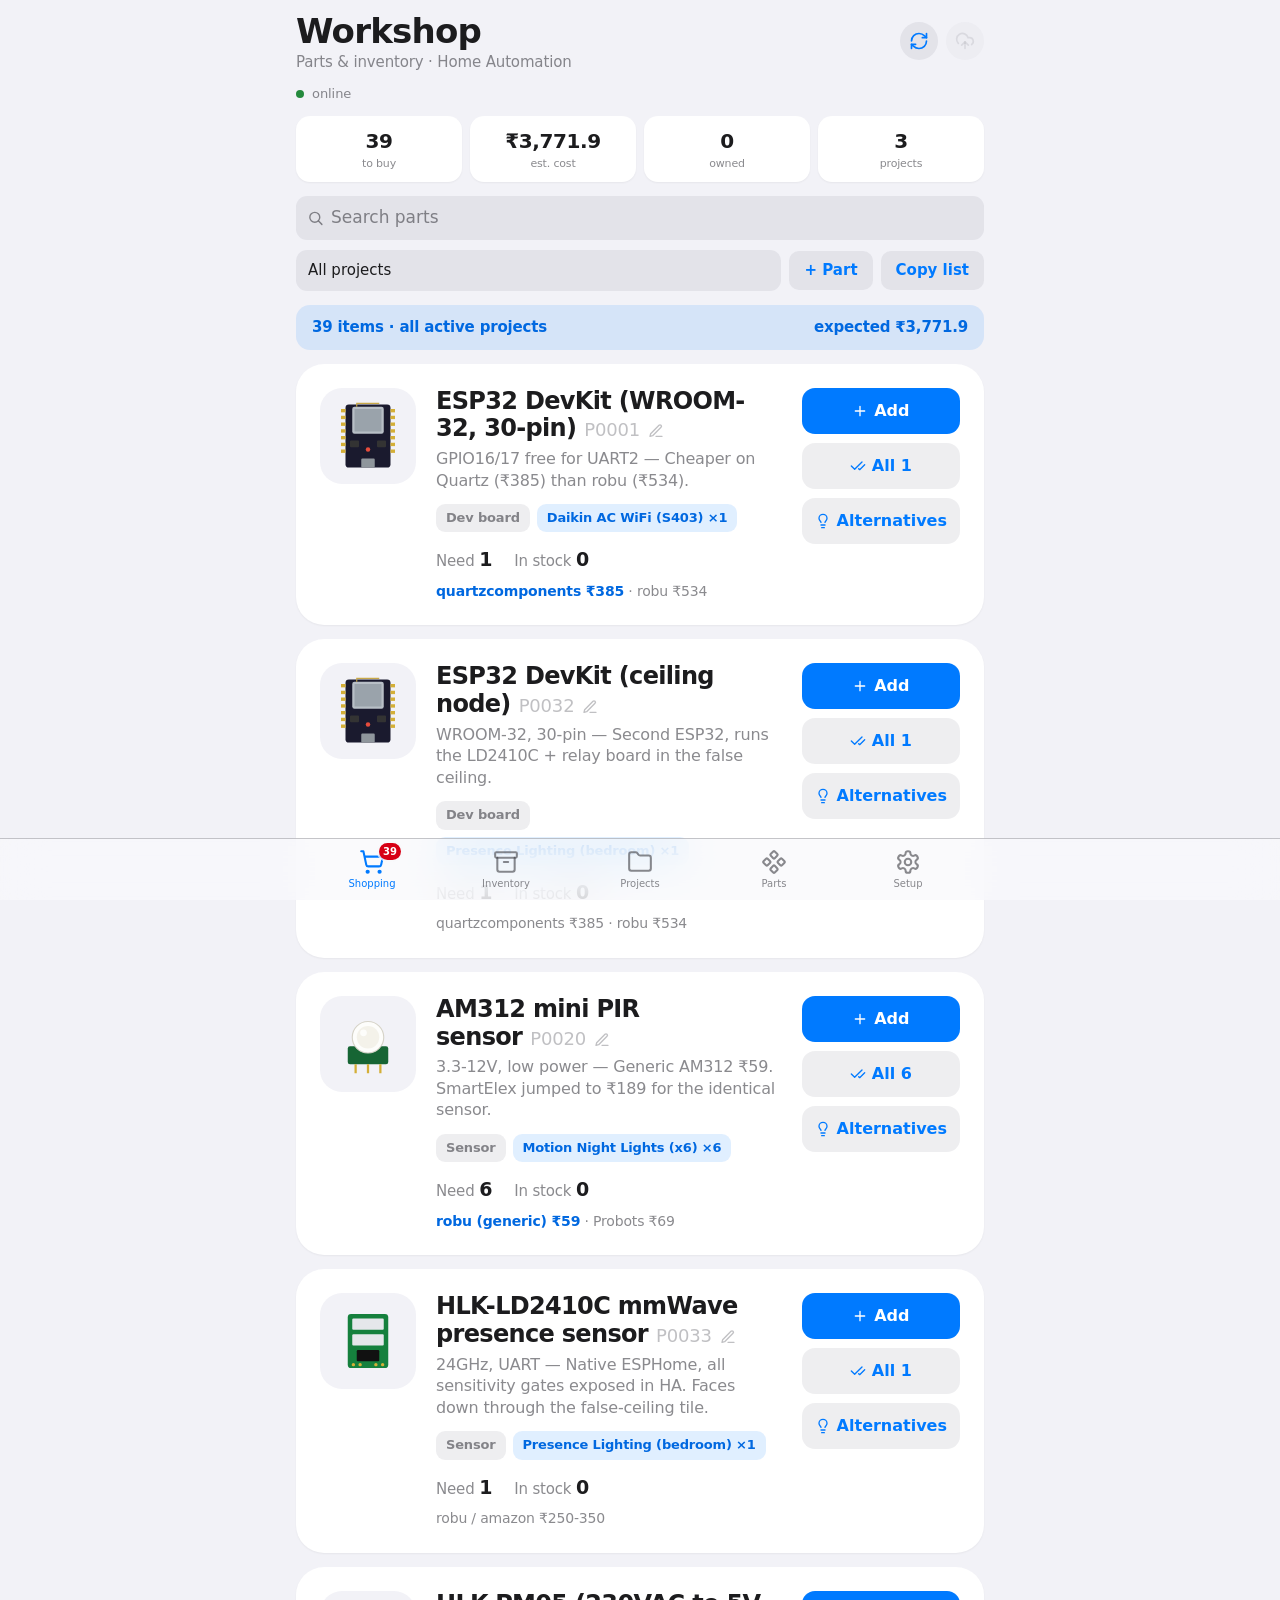
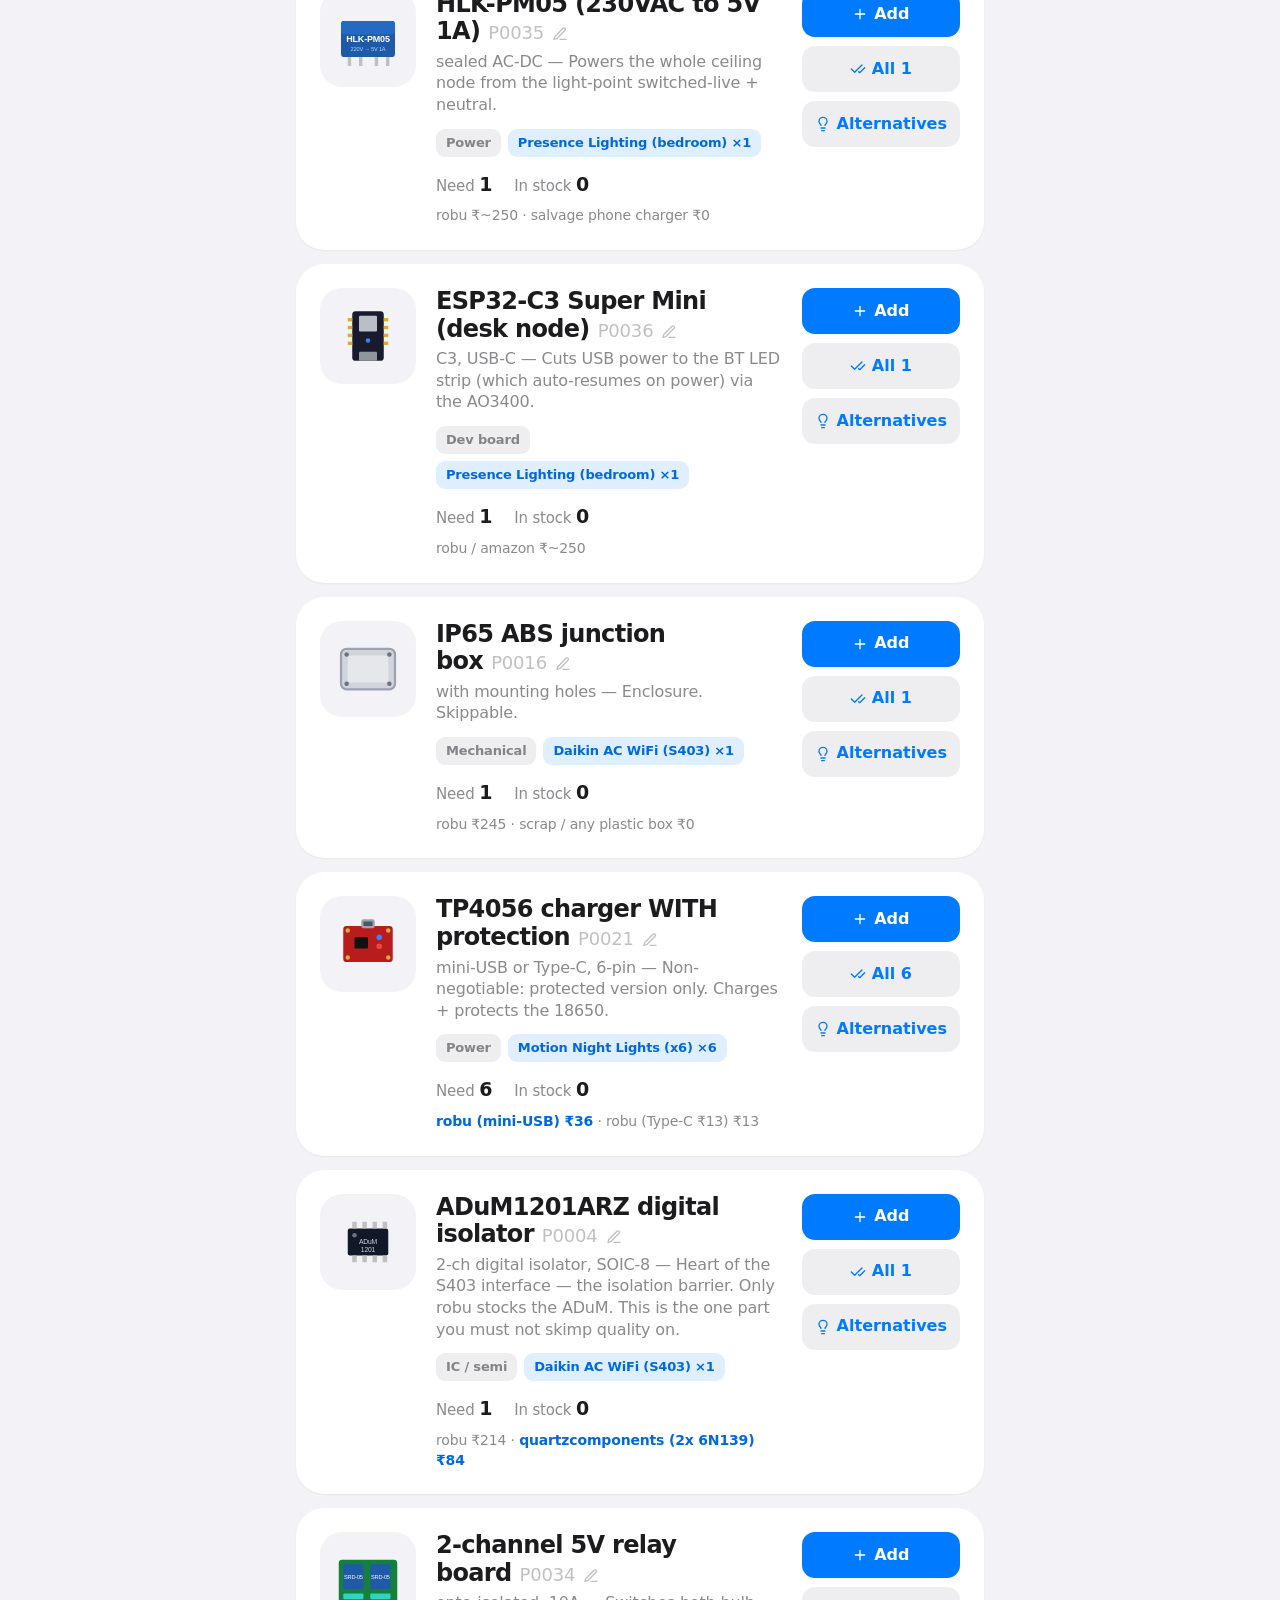
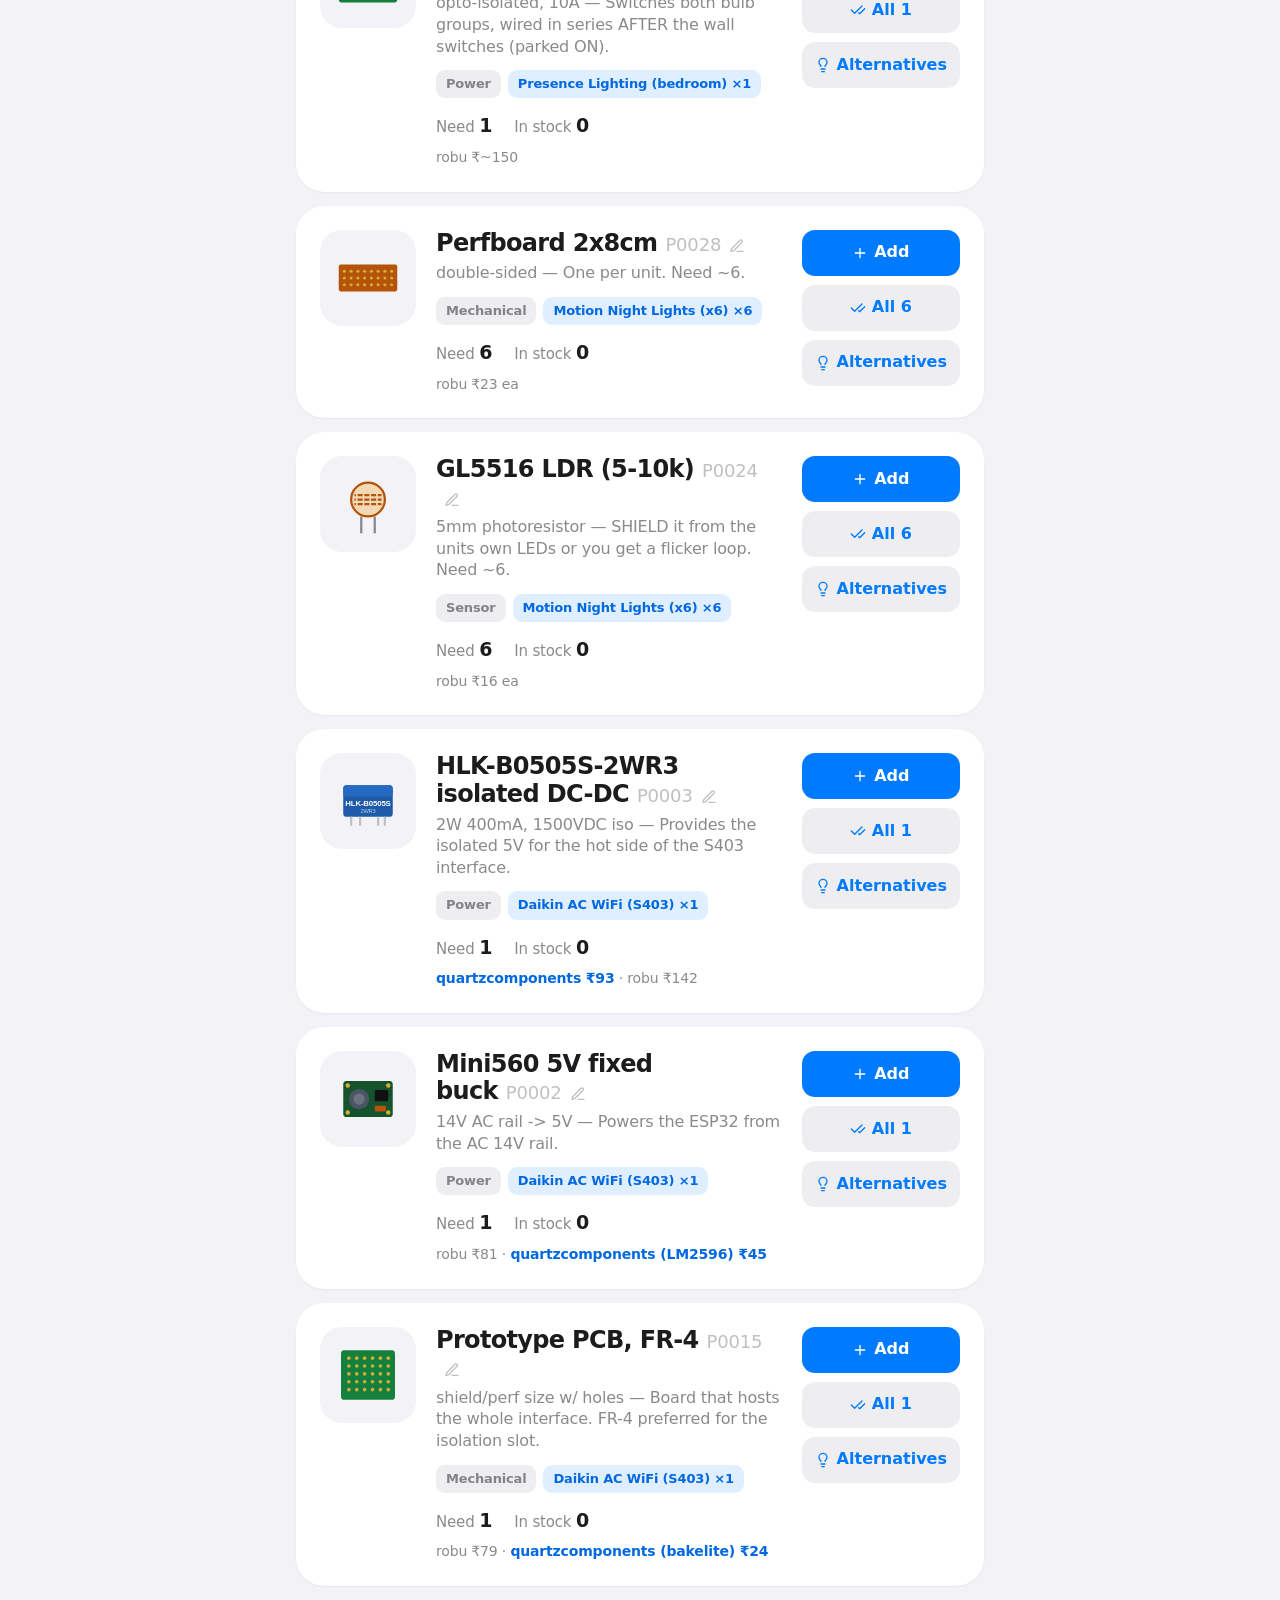
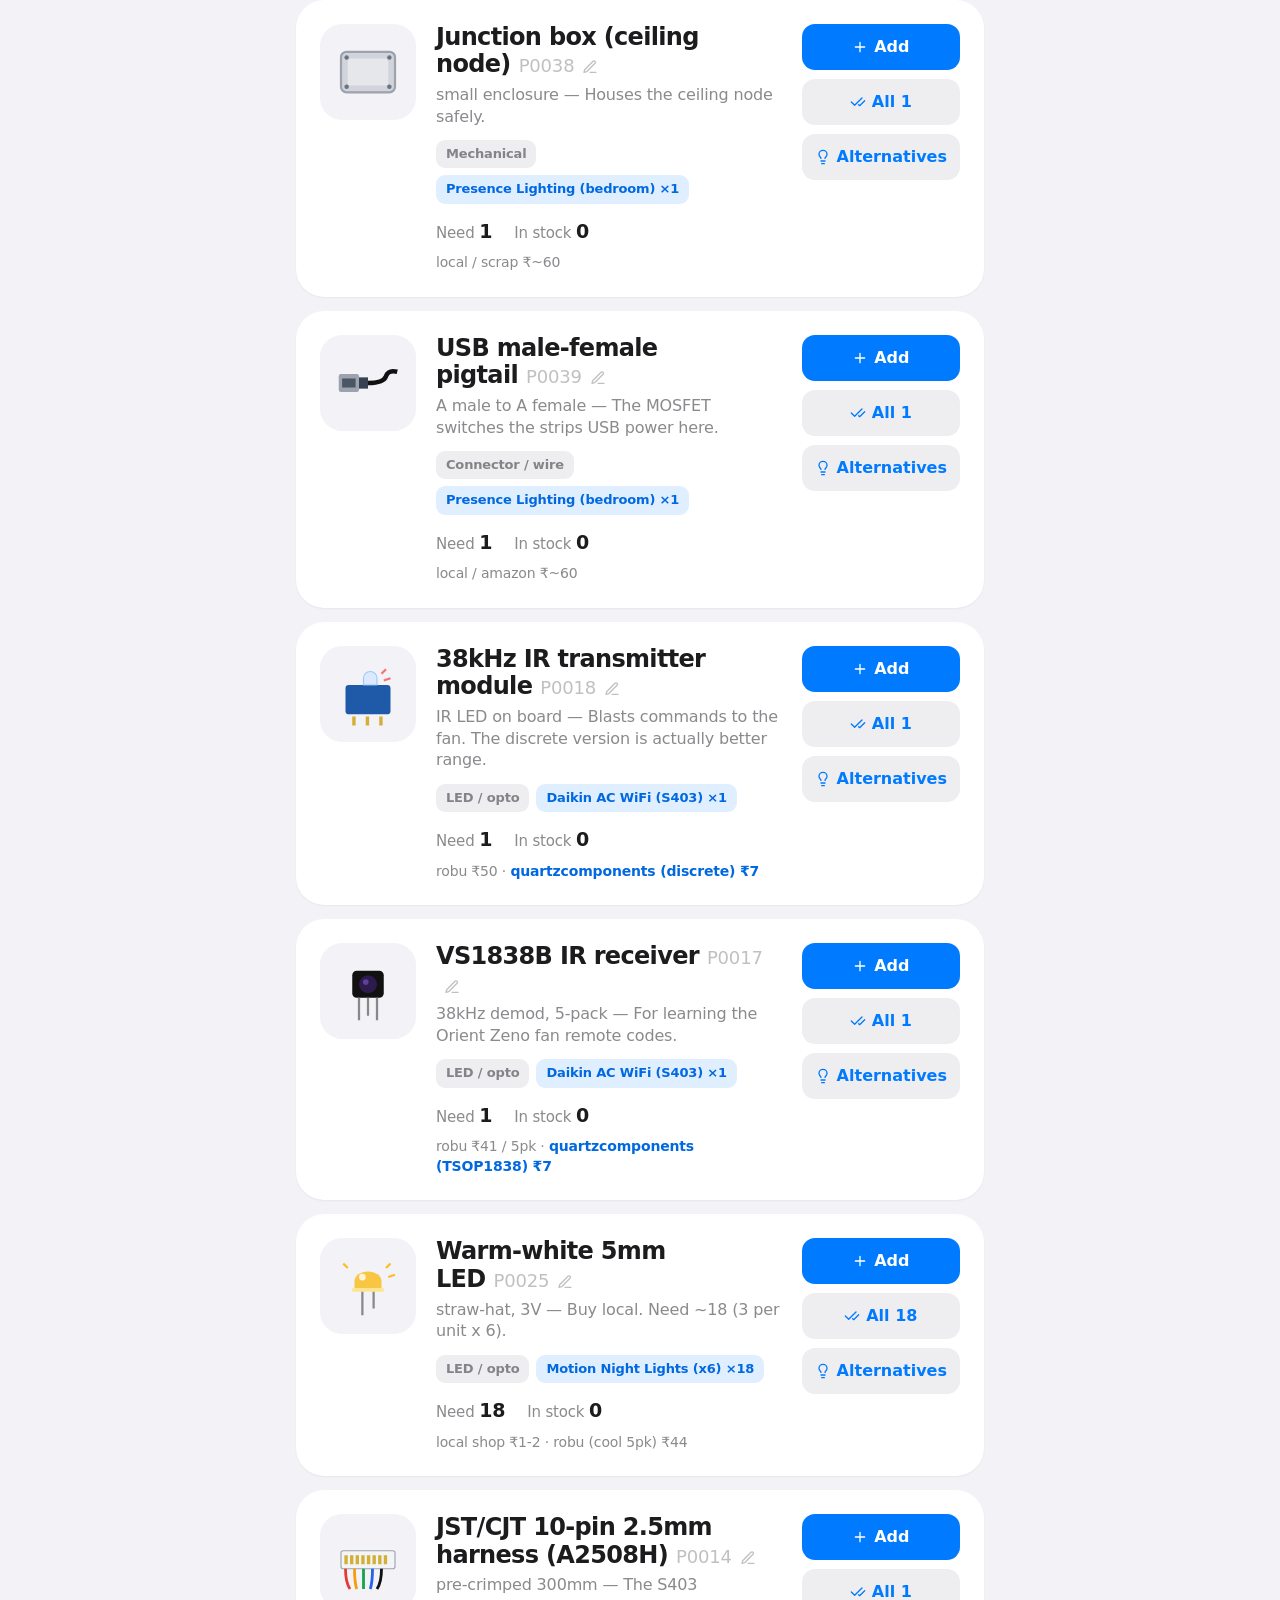
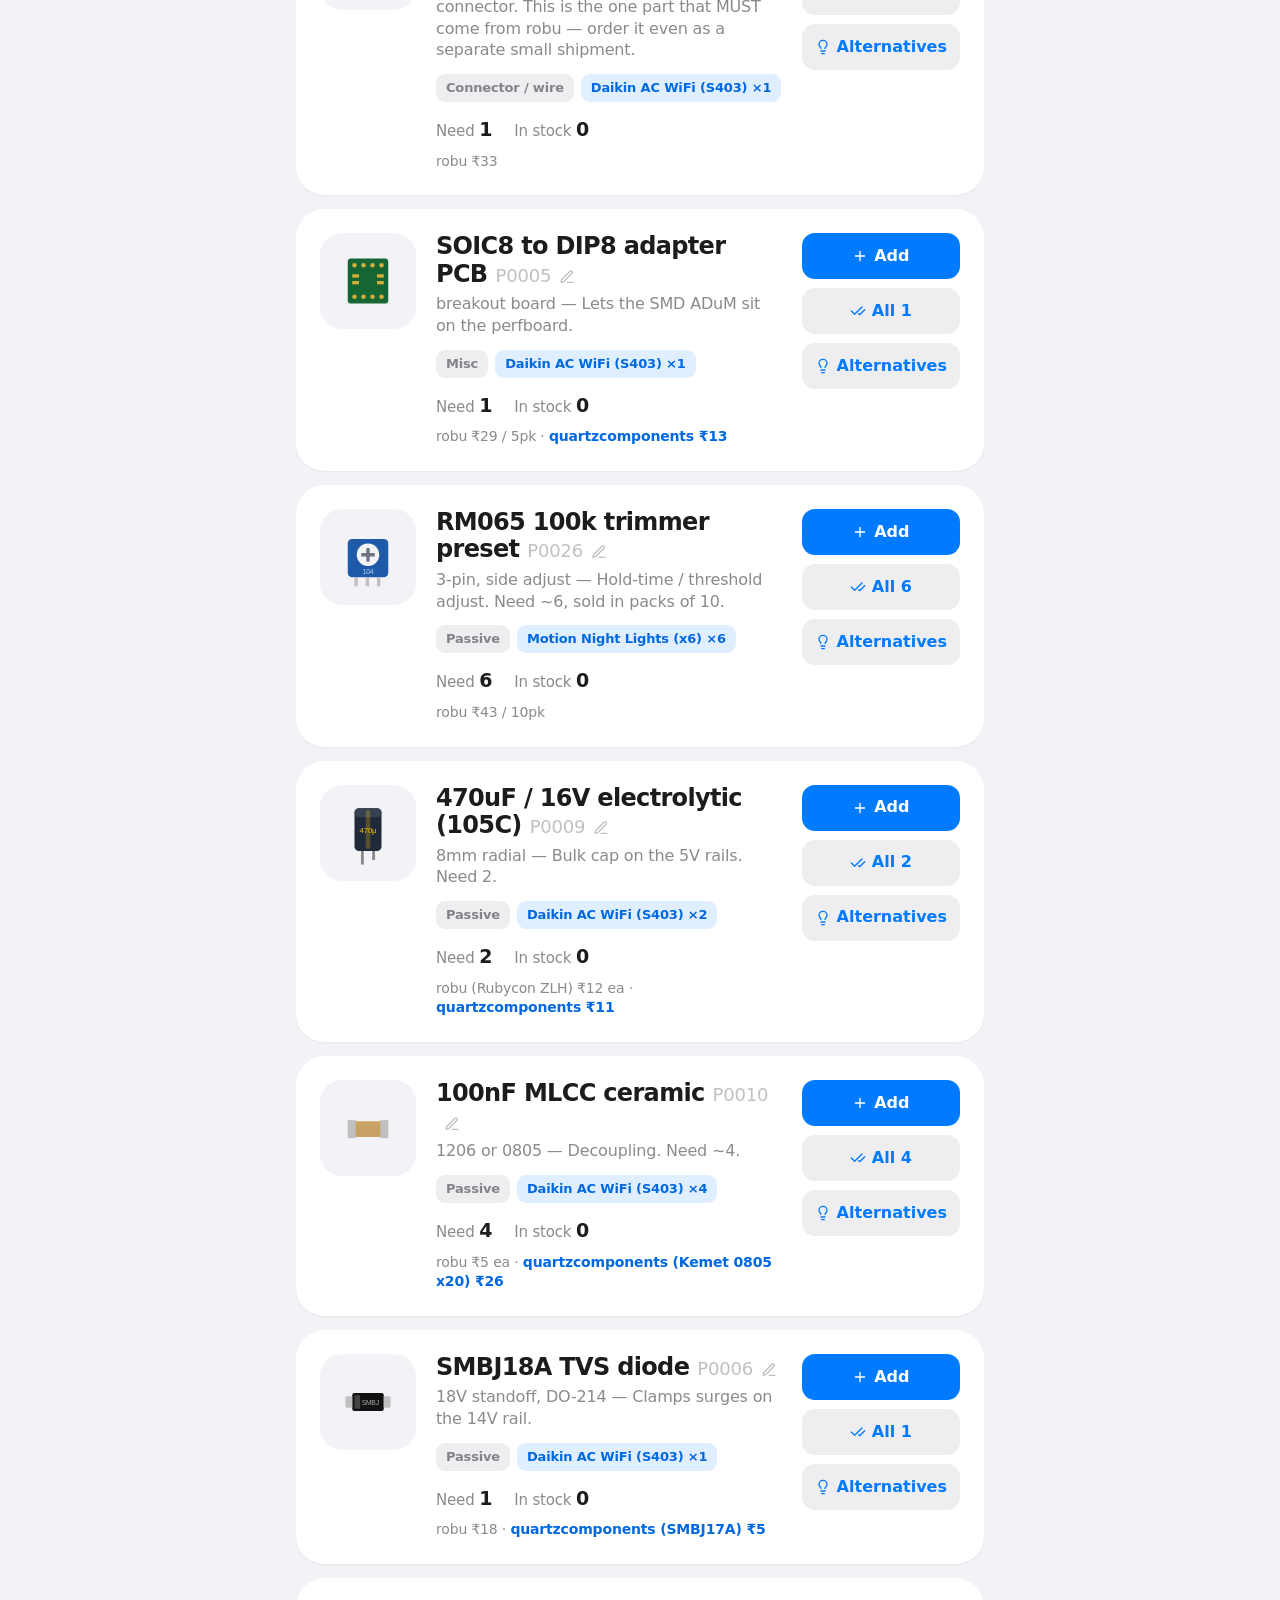
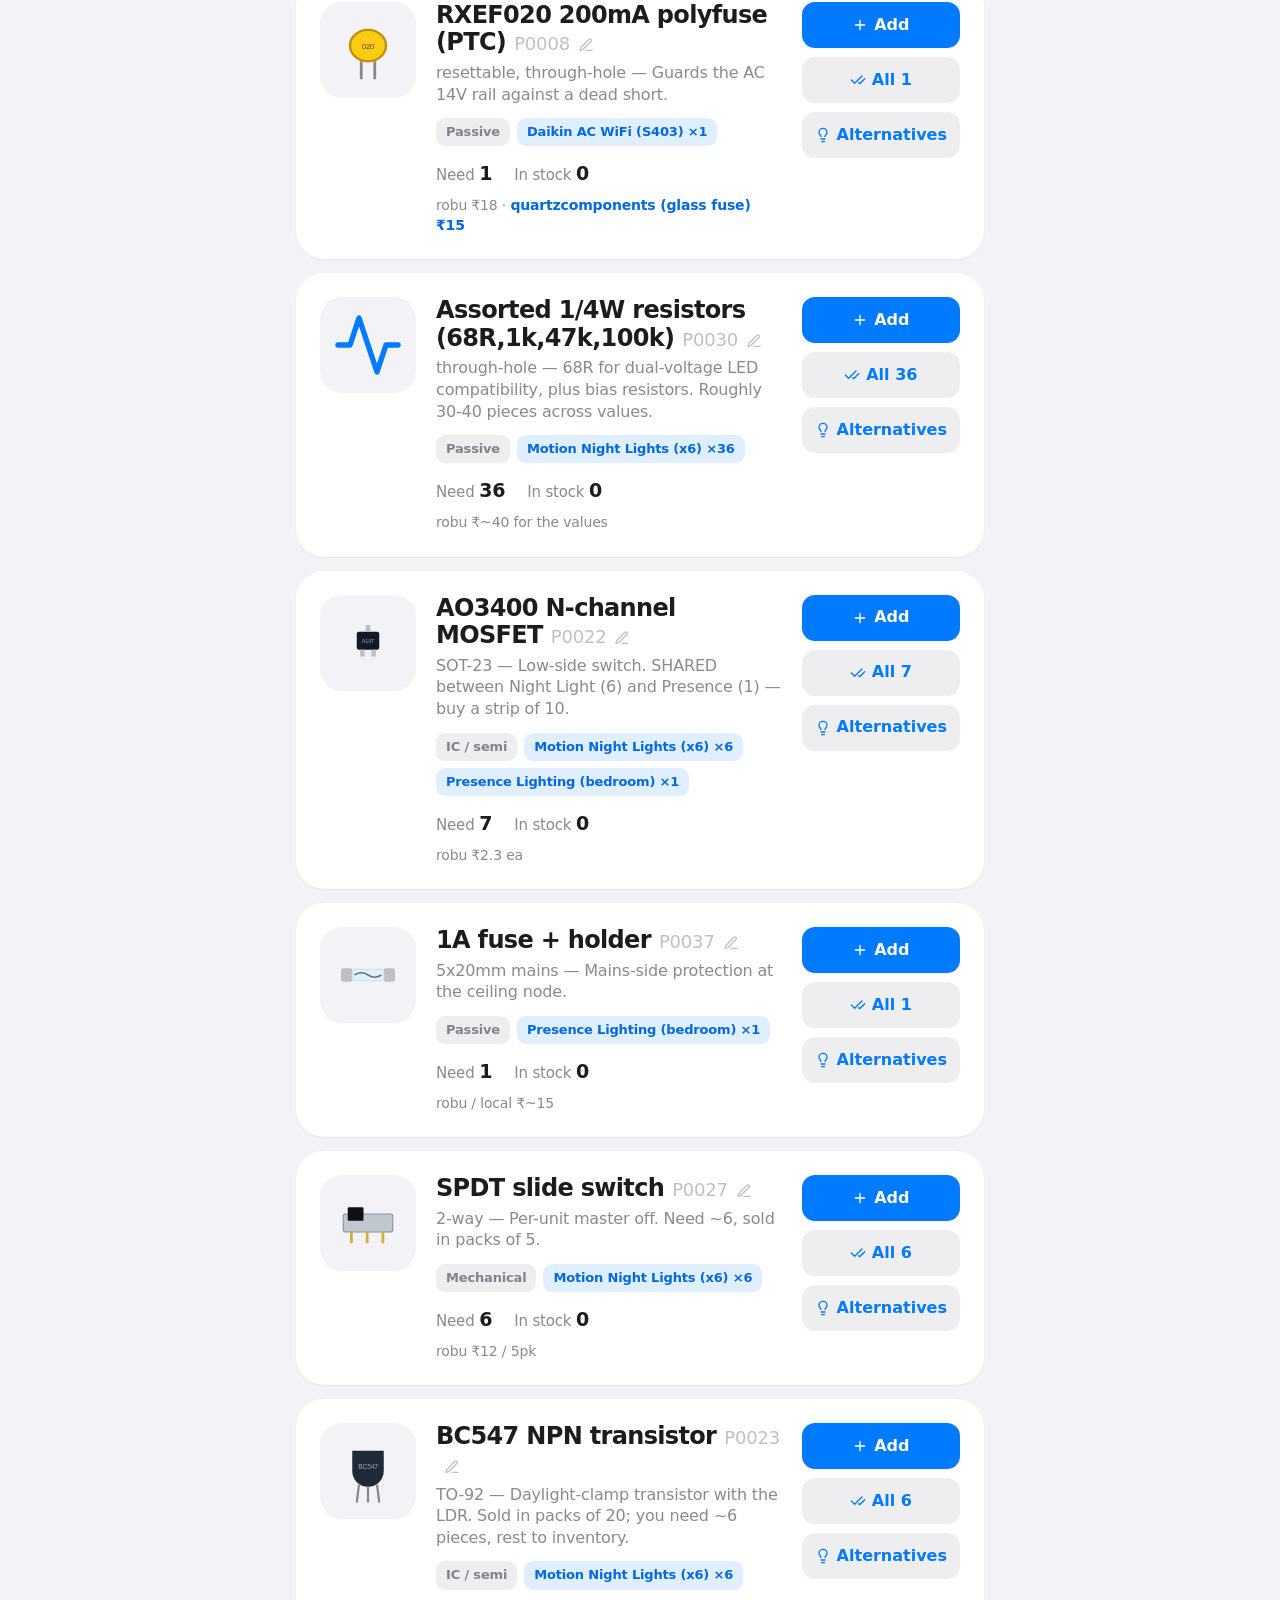
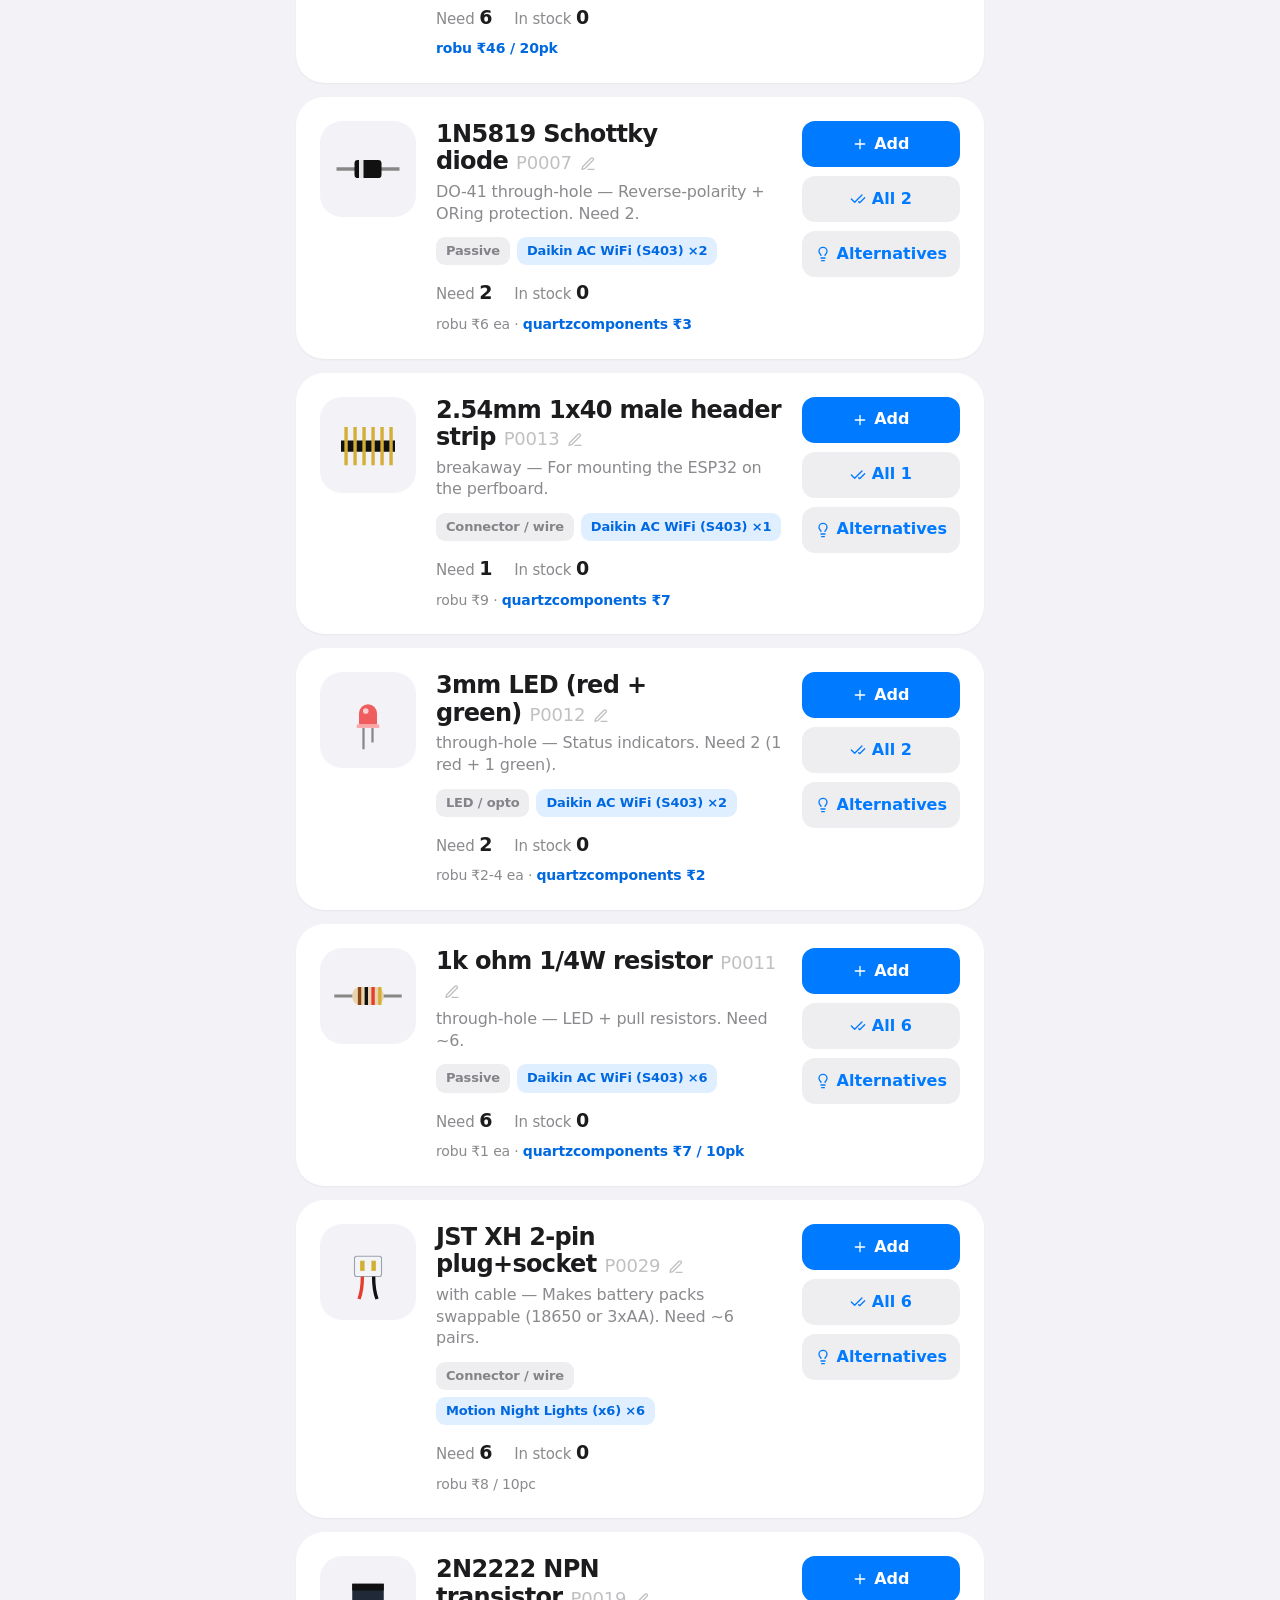
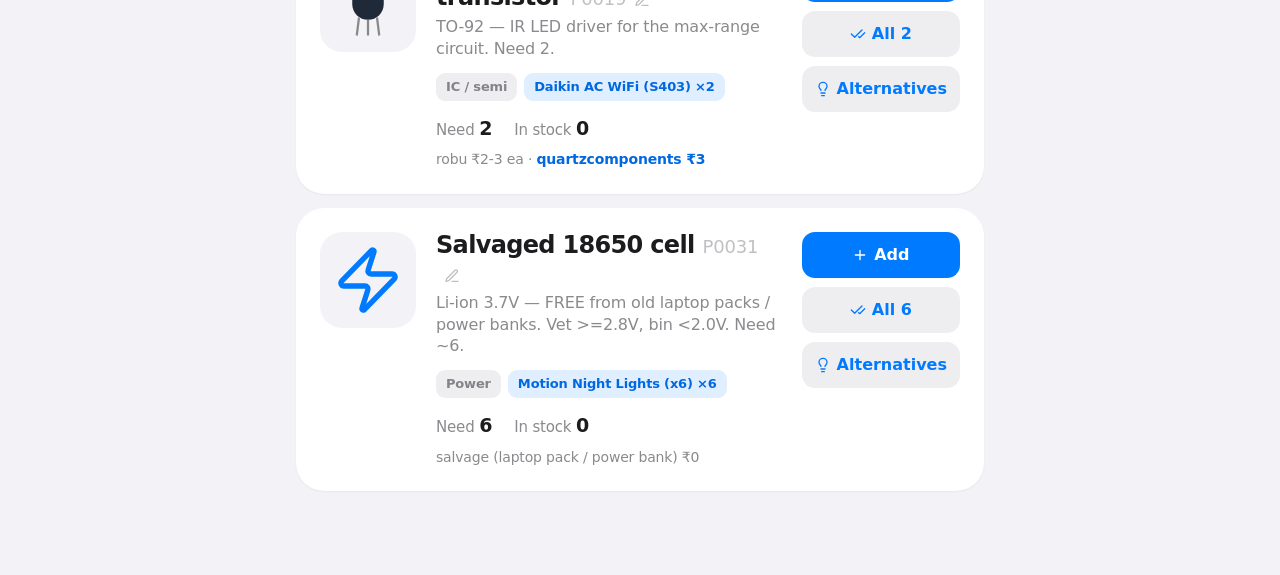
==== index.html @ aa65ca0f "Fix card jump on qty change, replace +/- with Add->stepper, drop redundant chip, fit-content button " ====
<!DOCTYPE html>
<html lang="en">
<head>
<meta charset="UTF-8">
<meta name="viewport" content="width=device-width, initial-scale=1, viewport-fit=cover">
<meta name="theme-color" content="#f2f2f7" media="(prefers-color-scheme: light)">
<meta name="theme-color" content="#000000" media="(prefers-color-scheme: dark)">
<meta name="apple-mobile-web-app-capable" content="yes">
<meta name="mobile-web-app-capable" content="yes">
<meta name="apple-mobile-web-app-status-bar-style" content="default">
<meta name="apple-mobile-web-app-title" content="Workshop">
<title>Workshop — Parts & Inventory</title>
<style>
/* ===== iOS / HIG design system ===== */
*{box-sizing:border-box;margin:0;padding:0;-webkit-tap-highlight-color:transparent}
:root{
 color-scheme:light dark;
 --font:-apple-system,BlinkMacSystemFont,"SF Pro Text","SF Pro Display","Segoe UI",Roboto,system-ui,sans-serif;
 --bg:#f2f2f7;--group:#fff;--card:#fff;--card2:#f2f2f7;
 --label:#1c1c1e;--label2:rgba(60,60,67,.6);--label3:rgba(60,60,67,.32);
 --sep:rgba(60,60,67,.16);--sep-strong:rgba(60,60,67,.28);
 --fill:rgba(118,118,128,.12);--fill2:rgba(118,118,128,.06);
 --tint:#007aff;--tint-ink:#0068e0;--tint-soft:rgba(0,122,255,.12);--on-tint:#fff;
 --red:#d70015;--orange:#c93400;--green:#248a3d;--blue:#0068e0;
 --orange-soft:rgba(201,52,0,.12);--green-soft:rgba(36,138,61,.12);
 --bar:rgba(249,249,251,.72);--shadow:0 1px 2px rgba(0,0,0,.05);
}
@media (prefers-color-scheme:dark){:root{
 --bg:#000;--group:#1c1c1e;--card:#1c1c1e;--card2:#2c2c2e;
 --label:#fff;--label2:rgba(235,235,245,.6);--label3:rgba(235,235,245,.3);
 --sep:rgba(84,84,88,.48);--sep-strong:rgba(84,84,88,.65);
 --fill:rgba(118,118,128,.24);--fill2:rgba(118,118,128,.16);
 --tint:#0a84ff;--tint-ink:#409cff;--tint-soft:rgba(10,132,255,.20);--on-tint:#fff;
 --red:#ff453a;--orange:#ff9f0a;--green:#30d158;--blue:#409cff;
 --orange-soft:rgba(255,159,10,.18);--green-soft:rgba(48,209,88,.18);
 --bar:rgba(30,30,32,.72);--shadow:0 1px 2px rgba(0,0,0,.4);
}}
html{-webkit-text-size-adjust:100%}
body{background:var(--bg);color:var(--label);font-family:var(--font);font-size:17px;line-height:1.4;letter-spacing:-.01em;
 -webkit-font-smoothing:antialiased;max-width:720px;margin:0 auto;padding:0;
 padding-bottom:calc(70px + env(safe-area-inset-bottom))}
.app{padding:calc(env(safe-area-inset-top)) 16px 0}
/* large-title header */
.topbar{display:flex;align-items:flex-start;justify-content:space-between;gap:10px;padding:14px 0 2px}
h1{font-size:34px;font-weight:700;letter-spacing:-.022em;line-height:1.04}
.sub{color:var(--label2);font-size:15px;margin-top:3px;letter-spacing:-.01em}
.navbtns{display:flex;gap:8px;align-items:center;padding-top:8px;flex:none}
.iconbtn{width:38px;height:38px;border-radius:50%;border:none;background:var(--fill);color:var(--tint);
 display:flex;align-items:center;justify-content:center;cursor:pointer;position:relative;transition:transform .12s,background .2s}
.iconbtn svg{width:20px;height:20px}
.iconbtn:active{background:var(--fill2);transform:scale(.9)}
.iconbtn:disabled{opacity:.35}
.iconbtn.cta{background:var(--tint);color:var(--on-tint)}
.iconbtn.cta:disabled{background:var(--fill);color:var(--label3)}
/* status line */
.statusline{display:flex;align-items:center;gap:8px;font-size:13px;color:var(--label2);margin:10px 0 2px;letter-spacing:-.005em}
.dot{width:8px;height:8px;border-radius:50%;display:inline-block;flex:none}
.dot.on{background:var(--green)}.dot.off{background:var(--red)}
.pill-dirty{margin-left:auto;background:var(--tint-soft);color:var(--tint-ink);border-radius:20px;padding:3px 11px;font-weight:600;font-size:12px}
/* stat tiles */
.stats{display:grid;grid-template-columns:repeat(4,1fr);gap:8px;margin:12px 0 4px}
.stat{background:var(--card);border-radius:14px;padding:11px 6px;text-align:center;box-shadow:var(--shadow)}
.stat b{display:block;font-size:20px;font-weight:700;letter-spacing:-.02em}
.stat span{font-size:11px;color:var(--label2);margin-top:1px;display:block;font-weight:500}
/* search + filter row */
.searchwrap{position:relative;margin:14px 0 10px}
.searchwrap .mag{position:absolute;left:11px;top:50%;transform:translateY(-50%);width:17px;height:17px;color:var(--label2);pointer-events:none}
#filter{width:100%;border:none;background:var(--fill);border-radius:11px;padding:10px 12px 10px 35px;font-size:17px;color:var(--label)}
#filter::placeholder{color:var(--label2)}#filter:focus{outline:none}
.filterrow{display:flex;gap:8px;align-items:center;margin-bottom:14px;flex-wrap:wrap}
select#projFilter{flex:1;min-width:130px;border:none;background:var(--fill);border-radius:11px;padding:10px 12px;font-size:15px;color:var(--label);-webkit-appearance:none;appearance:none}
input,select,textarea,button{font:inherit}
input,select,textarea{border:none;background:var(--fill);border-radius:10px;padding:11px 12px;color:var(--label);font-size:17px}
input:focus,select:focus,textarea:focus{outline:2px solid var(--tint)}
/* buttons */
.btn{border:none;background:var(--fill);color:var(--tint);border-radius:10px;padding:9px 15px;cursor:pointer;font-weight:600;font-size:15px;display:inline-flex;align-items:center;justify-content:center;gap:6px;transition:transform .12s,opacity .2s}
.ic{width:20px;height:20px;flex:none}
.btn .ic{width:16px;height:16px}
.btn:active{transform:scale(.96);opacity:.8}
.btn.primary{background:var(--tint);color:var(--on-tint)}
.btn.small{padding:6px 12px;font-size:13px;border-radius:9px}
.btn:disabled{opacity:.4}
/* responsive inventory cards */
.card{background:var(--card);border-radius:28px;padding:24px;margin-bottom:14px;display:grid;grid-template-columns:96px minmax(0,1fr) max-content;gap:20px;align-items:start;box-shadow:var(--shadow)}
.thumb{width:96px;height:96px;border-radius:22px;background:var(--card2);display:flex;align-items:center;justify-content:center;overflow:hidden}
.thumb svg{width:72px;height:72px}.thumb img{width:100%;height:100%;object-fit:cover}
.caticon{display:inline-block;vertical-align:-2px;margin-left:6px;opacity:.5}.caticon svg{width:16px;height:16px}
.body{min-width:0}.name{font-weight:700;font-size:24px;line-height:1.15;letter-spacing:-.028em}
.pid{color:var(--label3);font-weight:500;font-size:18px;margin-left:8px;letter-spacing:-.01em}
.desc{color:var(--label2);font-size:16px;margin:5px 0 13px;line-height:1.35}
.chips{display:flex;gap:7px;flex-wrap:wrap;margin-bottom:14px}.chip{background:var(--fill);border-radius:9px;padding:5px 10px;font-size:13px;color:var(--label2);font-weight:600}
.chip.proj{background:var(--tint-soft);color:var(--tint-ink)}.chip.buy{background:var(--orange-soft);color:var(--orange);font-weight:700}.chip.ok{background:var(--green-soft);color:var(--green);font-weight:700}
.qtyrow{display:flex;gap:22px;align-items:center;flex-wrap:wrap;font-size:15px;color:var(--label2)}.qtyrow b{font-size:19px;color:var(--label);font-weight:700}
.src{color:var(--label2);font-size:14px;margin-top:9px}.src a{color:var(--blue);text-decoration:none;font-weight:600}
.card-controls{display:flex;flex-direction:column;gap:9px}.card-controls .price{display:none}
.acts{display:flex;flex-direction:column;gap:9px;margin:0;width:max-content}.acts .btn{min-height:46px;justify-content:center;border-radius:13px;font-size:16px;white-space:nowrap}
.acts .btn.small{padding:10px 13px;font-size:16px}.acts .btn.primary{font-weight:700}
.qtystep{display:flex;align-items:stretch;background:var(--fill);border-radius:13px;overflow:hidden;height:46px}
.qs-btn{border:none;background:none;color:var(--tint);width:44px;flex:none;display:flex;align-items:center;justify-content:center;cursor:pointer}
.qs-btn svg{width:18px;height:18px}
.qs-input{border:none;background:none;text-align:center;width:100%;min-width:44px;font-size:16px;font-weight:700;color:var(--label);-moz-appearance:textfield}
.qs-input::-webkit-outer-spin-button,.qs-input::-webkit-inner-spin-button{-webkit-appearance:none;margin:0}
.edit-ic{border:none;background:none;color:var(--label3);cursor:pointer;display:inline-flex;vertical-align:-3px;margin-left:6px;padding:2px}
.edit-ic svg{width:16px;height:16px}
.ai-inline{display:none;margin-top:12px;background:var(--card2);border-radius:12px;padding:11px 13px;font-size:14px;line-height:1.5;color:var(--label)}.ai-inline.show{display:block}.ai-inline b{color:var(--tint-ink)}
@media (max-width:600px){.card{grid-template-columns:72px minmax(0,1fr);gap:13px;padding:16px;border-radius:22px}.thumb{width:72px;height:72px;border-radius:18px}.thumb svg{width:54px;height:54px}.name{font-size:19px;line-height:1.18}.pid{display:block;margin:2px 0 0;font-size:13px}.desc{font-size:14px;margin:5px 0 10px}.chips{margin-bottom:10px;gap:6px}.chip{font-size:12px;padding:4px 8px}.qtyrow{gap:14px;font-size:14px}.qtyrow b{font-size:17px}.src{font-size:13px;margin-top:7px}.card-controls{grid-column:1 / -1;flex-direction:row;align-items:stretch}
.acts{display:flex;flex-direction:row;flex:1;gap:8px;width:auto}
.acts .btn{width:auto;flex:none;min-height:44px;font-size:15px}
.acts .btn[data-act="add"]{flex:1}
.qtystep{flex:1;height:44px}
.acts .btn.small{padding:9px 10px;font-size:15px}
.acts .btn[data-act="alt"]{width:44px;flex:none;padding:0}
.acts .btn[data-act="alt"] .label{display:none}
.price{display:none}}
.section-total{background:var(--tint-soft);color:var(--tint-ink);border-radius:14px;padding:12px 16px;font-weight:600;font-size:15px;display:flex;justify-content:space-between;margin-bottom:14px;flex-wrap:wrap;gap:6px}
.ai-inline{display:none;margin-top:10px;background:var(--card2);border-radius:12px;padding:11px 13px;font-size:14px;line-height:1.5;color:var(--label)}
.ai-inline.show{display:block}
.ai-inline b{color:var(--tint-ink)}
/* project card */
.projcard{background:var(--card);border-radius:16px;padding:16px;margin-bottom:14px;box-shadow:var(--shadow)}
.projcard h3{font-size:20px;font-weight:700;letter-spacing:-.02em;display:flex;align-items:center;gap:10px;flex-wrap:wrap;justify-content:space-between}
.stsel{border:none;border-radius:20px;padding:5px 13px;font-size:13px;font-weight:600;-webkit-appearance:none;appearance:none;text-align:center;cursor:pointer}
.st-Idea{background:var(--fill);color:var(--label2)}.st-Planned{background:var(--tint-soft);color:var(--tint-ink)}
.st-InProgress{background:var(--orange-soft);color:var(--orange)}.st-Completed{background:var(--green-soft);color:var(--green)}
.st-Cancelled{background:var(--fill);color:var(--label3)}
.bar{height:8px;background:var(--fill);border-radius:4px;margin:12px 0;overflow:hidden}.bar i{display:block;height:100%;background:var(--tint);border-radius:4px;transition:width .4s}
.ptable{width:100%;border-collapse:collapse;font-size:13px;margin-top:12px}
.ptable th,.ptable td{border-bottom:.5px solid var(--sep);padding:8px 6px;text-align:left}
.ptable tr:last-child td{border-bottom:none}
.ptable th{color:var(--label2);font-weight:600;font-size:12px}
.ptable td.n{text-align:right;white-space:nowrap}
.safety{background:var(--orange-soft);border-radius:12px;padding:11px 14px;font-size:13px;margin-top:12px;color:var(--label)}
.safety li{margin-left:18px;margin-top:3px}
/* dialog = iOS sheet */
dialog{border:none;border-radius:20px;padding:0;max-width:440px;width:92vw;background:var(--group);color:var(--label);box-shadow:0 20px 60px rgba(0,0,0,.3)}
dialog::backdrop{background:rgba(0,0,0,.4);backdrop-filter:blur(3px);-webkit-backdrop-filter:blur(3px)}
.dlg{padding:20px}.dlg h3{margin-bottom:12px;font-size:20px;font-weight:700}
.dlg label{display:block;font-size:13px;font-weight:600;color:var(--label2);margin:12px 0 4px}
.dlg input,.dlg select,.dlg textarea{width:100%}
.dlg .row2{display:flex;gap:10px}.dlg .row2>div{flex:1}
.dlg .foot{display:flex;justify-content:space-between;align-items:center;margin-top:18px;gap:8px}
.dlg .note{font-size:12px;color:var(--label2);margin-top:8px;line-height:1.45}
.empty{text-align:center;color:var(--label2);padding:56px 20px;font-size:15px}
.spin{display:inline-block;width:15px;height:15px;border:2px solid currentColor;border-top-color:transparent;border-radius:50%;animation:sp .7s linear infinite;vertical-align:-2px}
@keyframes sp{to{transform:rotate(360deg)}}
.toast{position:fixed;bottom:calc(84px + env(safe-area-inset-bottom));left:50%;transform:translateX(-50%) translateY(10px);background:rgba(40,40,42,.92);color:#fff;padding:11px 20px;border-radius:22px;font-size:14px;font-weight:500;z-index:99;opacity:0;transition:opacity .3s,transform .3s;pointer-events:none;backdrop-filter:blur(20px);-webkit-backdrop-filter:blur(20px);max-width:88vw;text-align:center}
.toast.show{opacity:1;transform:translateX(-50%) translateY(0)}
/* iOS bottom tab bar */
.tabbar{position:fixed;left:0;right:0;bottom:0;z-index:50;display:flex;justify-content:center;gap:4px;
 padding:7px 8px calc(6px + env(safe-area-inset-bottom));
 background:var(--bar);backdrop-filter:saturate(180%) blur(22px);-webkit-backdrop-filter:saturate(180%) blur(22px);
 border-top:.5px solid var(--sep-strong)}
.tab{flex:1;max-width:130px;border:none;background:none;display:flex;flex-direction:column;align-items:center;gap:2px;
 padding:3px 0;color:var(--label2);font-size:10px;font-weight:500;cursor:pointer;position:relative;transition:color .15s}
.tab svg{width:26px;height:26px}
.tab.active{color:var(--tint)}
.tab:active{opacity:.6}
.tab .cnt{position:absolute;top:-3px;left:calc(50% + 7px);background:var(--red);color:#fff;border-radius:10px;
 min-width:17px;height:17px;padding:0 4px;font-size:10px;font-weight:700;display:flex;align-items:center;justify-content:center;box-shadow:0 0 0 2px var(--bar)}
.tab .cnt:empty{display:none}
#cInv,#cProj,#cAll{display:none}
/* thumbnail + category icon color */
.thumb{color:var(--tint)}.caticon{color:var(--label3)}
/* projects list cards */
.pcard{display:flex;align-items:center;gap:12px;width:100%;text-align:left;background:var(--card);border:none;border-radius:16px;padding:14px;margin-bottom:12px;box-shadow:var(--shadow);cursor:pointer;color:var(--label);font:inherit;transition:transform .12s}
.pcard:active{transform:scale(.985)}
.pcard-icon{width:44px;height:44px;border-radius:12px;background:var(--tint-soft);color:var(--tint);display:flex;align-items:center;justify-content:center;flex:none}
.pcard-icon .ic{width:22px;height:22px}
.pcard-icon.lg{width:56px;height:56px;border-radius:15px}.pcard-icon.lg .ic{width:28px;height:28px}
.pcard-body{flex:1;min-width:0}
.pcard-top{display:flex;align-items:center;gap:8px;justify-content:space-between}
.pcard-name{font-weight:600;font-size:16px;letter-spacing:-.015em}
.pcard-meta{color:var(--label2);font-size:13px;margin:2px 0 8px}
.pcard-foot{display:flex;justify-content:space-between;font-size:12px;color:var(--label2);margin-top:6px}
.pcard-chev{color:var(--label3);flex:none;display:flex}.pcard-chev .ic{width:20px;height:20px}
.stpill{border-radius:20px;padding:3px 11px;font-size:12px;font-weight:600;white-space:nowrap}
/* project detail page */
.backbtn{display:inline-flex;align-items:center;gap:1px;background:none;border:none;color:var(--tint);font-size:16px;font-weight:500;cursor:pointer;padding:6px 0;margin-bottom:4px}
.backbtn .ic{width:22px;height:22px}
.detail-hero{display:flex;align-items:center;gap:14px;margin:4px 0 8px}
.detail-title{font-size:24px;font-weight:700;letter-spacing:-.02em;line-height:1.1}
.detail-meta{color:var(--label2);font-size:14px;margin-top:4px}
.detail-status{display:flex;align-items:center;justify-content:space-between;background:var(--card);border-radius:14px;padding:12px 16px;box-shadow:var(--shadow);margin:12px 0}
.detail-status .lbl{font-weight:500}
.section{background:var(--card);border-radius:16px;padding:14px 16px;margin-bottom:12px;box-shadow:var(--shadow)}
.section-h{font-size:12px;font-weight:600;text-transform:uppercase;letter-spacing:.05em;color:var(--label2);margin-bottom:8px}
.section-p{font-size:15px;line-height:1.5;color:var(--label)}
.section.warn{background:var(--orange-soft)}.section.warn .section-h{color:var(--orange)}
.safety-list{margin:0;padding-left:18px}.safety-list li{margin:5px 0;font-size:14px;line-height:1.4;color:var(--label)}
.diagram{width:100%;height:auto;border-radius:10px;background:#fff;padding:10px;margin-top:2px;cursor:zoom-in}
/* fullscreen pinch-zoom diagram viewer */
.zoomer{position:fixed;inset:0;z-index:200;background:rgba(0,0,0,.94);display:none;touch-action:none;overflow:hidden;overscroll-behavior:contain}
.zoomer.open{display:block}
.zoomer img{position:absolute;left:0;top:0;transform-origin:0 0;max-width:none;background:#fff;border-radius:6px;
 user-select:none;-webkit-user-select:none;-webkit-user-drag:none;pointer-events:none}
.zoomer-close{position:absolute;top:calc(10px + env(safe-area-inset-top));right:12px;z-index:2;width:38px;height:38px;border-radius:50%;
 border:none;background:rgba(118,118,128,.35);color:#fff;display:flex;align-items:center;justify-content:center;cursor:pointer;backdrop-filter:blur(10px);-webkit-backdrop-filter:blur(10px)}
.zoomer-close svg{width:20px;height:20px}
.zoomer-hint{position:absolute;bottom:calc(16px + env(safe-area-inset-bottom));left:50%;transform:translateX(-50%);z-index:2;
 color:rgba(255,255,255,.65);font-size:12px;background:rgba(40,40,42,.7);padding:6px 14px;border-radius:16px;pointer-events:none;white-space:nowrap}
/* setup tab form */
.setform label{display:block;font-size:13px;font-weight:600;color:var(--label2);margin:12px 0 4px}
.setform input{width:100%}
.setform .note{font-size:12px;color:var(--label2);margin-top:8px;line-height:1.45}
.actions-sec{display:flex;flex-direction:column;gap:10px;background:none;box-shadow:none;padding:0;margin-top:4px}
.btn.block{display:flex;width:100%;justify-content:center;padding:13px;font-size:16px;border-radius:13px}
</style>
</head>
<body>
<div class="app">
<div class="topbar">
  <div>
    <h1>Workshop</h1>
    <div class="sub">Parts &amp; inventory · Home Automation</div>
  </div>
  <div class="navbtns">
    <button class="iconbtn" id="reloadBtn" title="Reload data" aria-label="Reload data"><svg class="ic" viewBox="0 0 24 24" fill="none" stroke="currentColor" stroke-width="2" stroke-linecap="round" stroke-linejoin="round"><path d="M3 12a9 9 0 0 1 9-9 9.75 9.75 0 0 1 6.74 2.74L21 8"/><path d="M21 3v5h-5"/><path d="M21 12a9 9 0 0 1-9 9 9.75 9.75 0 0 1-6.74-2.74L3 16"/><path d="M3 21v-5h5"/></svg></button>
    <button class="iconbtn cta" id="syncBtn" title="Sync to GitHub" aria-label="Sync to GitHub"><svg class="ic" viewBox="0 0 24 24" fill="none" stroke="currentColor" stroke-width="2" stroke-linecap="round" stroke-linejoin="round"><path d="M12 13v8"/><path d="M4 14.9A7 7 0 1 1 15.7 8h1.8a4.5 4.5 0 0 1 2.5 8.2"/><path d="m8 17 4-4 4 4"/></svg></button>
  </div>
</div>

<div class="statusline">
  <span class="dot off" id="netDot"></span><span id="netTxt">checking…</span>
  <span id="dirtyWrap" style="display:none"><span class="pill-dirty" id="dirtyTxt">unsaved changes</span></span>
</div>

<div class="stats">
  <div class="stat"><b id="stBuy">–</b><span>to buy</span></div>
  <div class="stat"><b id="stCost">–</b><span>est. cost</span></div>
  <div class="stat"><b id="stOwn">–</b><span>owned</span></div>
  <div class="stat"><b id="stProj">–</b><span>projects</span></div>
</div>

<div class="searchwrap">
  <svg class="mag" viewBox="0 0 24 24" fill="none" stroke="currentColor" stroke-width="2" stroke-linecap="round" stroke-linejoin="round"><circle cx="11" cy="11" r="7"/><path d="m21 21-4.3-4.3"/></svg>
  <input id="filter" placeholder="Search parts">
</div>
<div class="filterrow">
  <select id="projFilter"><option value="">All projects</option></select>
  <button class="btn" id="addPart">+ Part</button>
  <button class="btn" id="copyList" title="Copy shopping list as text">Copy list</button>
</div>

<div id="view"><div class="empty"><span class="spin"></span> Loading workshop data…</div></div>
</div>

<nav class="tabbar">
  <button class="tab active" data-tab="shop"><svg viewBox="0 0 24 24" fill="none" stroke="currentColor" stroke-width="1.9" stroke-linecap="round" stroke-linejoin="round"><circle cx="8" cy="21" r="1"/><circle cx="19" cy="21" r="1"/><path d="M2.05 2.05h2l2.66 12.42a2 2 0 0 0 2 1.58h9.78a2 2 0 0 0 1.95-1.57l1.65-7.43H5.12"/></svg><span>Shopping</span><span class="cnt" id="cShop"></span></button>
  <button class="tab" data-tab="inv"><svg viewBox="0 0 24 24" fill="none" stroke="currentColor" stroke-width="1.9" stroke-linecap="round" stroke-linejoin="round"><rect x="2" y="3" width="20" height="5" rx="1"/><path d="M4 8v11a2 2 0 0 0 2 2h12a2 2 0 0 0 2-2V8"/><path d="M10 12h4"/></svg><span>Inventory</span><span class="cnt" id="cInv"></span></button>
  <button class="tab" data-tab="proj"><svg viewBox="0 0 24 24" fill="none" stroke="currentColor" stroke-width="1.9" stroke-linecap="round" stroke-linejoin="round"><path d="M20 20a2 2 0 0 0 2-2V8a2 2 0 0 0-2-2h-7.9a2 2 0 0 1-1.69-.9L9.6 3.9A2 2 0 0 0 7.93 3H4a2 2 0 0 0-2 2v13a2 2 0 0 0 2 2Z"/></svg><span>Projects</span><span class="cnt" id="cProj"></span></button>
  <button class="tab" data-tab="all"><svg viewBox="0 0 24 24" fill="none" stroke="currentColor" stroke-width="1.9" stroke-linecap="round" stroke-linejoin="round"><path d="M15.536 11.293a1 1 0 0 0 0 1.414l2.376 2.377a1 1 0 0 0 1.414 0l2.377-2.377a1 1 0 0 0 0-1.414l-2.377-2.377a1 1 0 0 0-1.414 0z"/><path d="M2.297 11.293a1 1 0 0 0 0 1.414l2.377 2.377a1 1 0 0 0 1.414 0l2.377-2.377a1 1 0 0 0 0-1.414L6.088 8.916a1 1 0 0 0-1.414 0z"/><path d="M8.916 17.912a1 1 0 0 0 0 1.415l2.377 2.376a1 1 0 0 0 1.414 0l2.377-2.376a1 1 0 0 0 0-1.415l-2.377-2.376a1 1 0 0 0-1.414 0z"/><path d="M8.916 4.674a1 1 0 0 0 0 1.414l2.377 2.376a1 1 0 0 0 1.414 0l2.377-2.376a1 1 0 0 0 0-1.414l-2.377-2.377a1 1 0 0 0-1.414 0z"/></svg><span>Parts</span><span class="cnt" id="cAll"></span></button>
  <button class="tab" data-tab="setup"><svg viewBox="0 0 24 24" fill="none" stroke="currentColor" stroke-width="1.9" stroke-linecap="round" stroke-linejoin="round"><path d="M12.22 2h-.44a2 2 0 0 0-2 2v.18a2 2 0 0 1-1 1.73l-.43.25a2 2 0 0 1-2 0l-.15-.08a2 2 0 0 0-2.73.73l-.22.38a2 2 0 0 0 .73 2.73l.15.1a2 2 0 0 1 1 1.72v.51a2 2 0 0 1-1 1.74l-.15.09a2 2 0 0 0-.73 2.73l.22.38a2 2 0 0 0 2.73.73l.15-.08a2 2 0 0 1 2 0l.43.25a2 2 0 0 1 1 1.73V20a2 2 0 0 0 2 2h.44a2 2 0 0 0 2-2v-.18a2 2 0 0 1 1-1.73l.43-.25a2 2 0 0 1 2 0l.15.08a2 2 0 0 0 2.73-.73l.22-.39a2 2 0 0 0-.73-2.73l-.15-.08a2 2 0 0 1-1-1.74v-.5a2 2 0 0 1 1-1.74l.15-.09a2 2 0 0 0 .73-2.73l-.22-.38a2 2 0 0 0-2.73-.73l-.15.08a2 2 0 0 1-2 0l-.43-.25a2 2 0 0 1-1-1.73V4a2 2 0 0 0-2-2z"/><circle cx="12" cy="12" r="3"/></svg><span>Setup</span></button>
</nav>

<div class="zoomer" id="zoomer">
  <img id="zoomImg" alt="Circuit diagram — full screen">
  <button class="zoomer-close" id="zoomClose" aria-label="Close"><svg viewBox="0 0 24 24" fill="none" stroke="currentColor" stroke-width="2" stroke-linecap="round" stroke-linejoin="round"><path d="M18 6 6 18"/><path d="m6 6 12 12"/></svg></button>
  <div class="zoomer-hint">Pinch or scroll to zoom · drag to pan · double-tap to toggle</div>
</div>

<dialog id="dlg"><div class="dlg" id="dlgBody"></div></dialog>
<div class="toast" id="toast"></div>

<script>
const CAT={board:'Dev board',sensor:'Sensor',power:'Power',ic:'IC / semi',passive:'Passive',led:'LED / opto',connector:'Connector / wire',mech:'Mechanical',misc:'Misc'};
const STATUSES=['Idea','Planned','In Progress','Completed','Cancelled'];
const ACTIVE=['Planned','In Progress'];
/* Category icons — Lucide (open, MIT), monochrome via currentColor */
const _lu=p=>'<svg viewBox="0 0 24 24" fill="none" stroke="currentColor" stroke-width="1.8" stroke-linecap="round" stroke-linejoin="round">'+p+'</svg>';
const ICONS={
board:_lu('<rect x="3" y="3" width="18" height="18" rx="2"/><path d="M11 9h4a2 2 0 0 0 2-2V3"/><circle cx="9" cy="9" r="1.6"/><path d="M7 21v-4a2 2 0 0 1 2-2h4"/><circle cx="15" cy="15" r="1.6"/>'),
sensor:_lu('<path d="M12 20h.01"/><path d="M2 8.82a15 15 0 0 1 20 0"/><path d="M5 12.86a10 10 0 0 1 14 0"/><path d="M8.5 16.43a5 5 0 0 1 7 0"/>'),
power:_lu('<path d="M4 14a1 1 0 0 1-.78-1.63l9.9-10.2a.5.5 0 0 1 .86.46l-1.92 6.02A1 1 0 0 0 13 10h7a1 1 0 0 1 .78 1.63l-9.9 10.2a.5.5 0 0 1-.86-.46l1.92-6.02A1 1 0 0 0 11 14z"/>'),
ic:_lu('<rect x="4" y="4" width="16" height="16" rx="2"/><rect x="9" y="9" width="6" height="6"/><path d="M15 2v2M15 20v2M2 15h2M2 9h2M20 15h2M20 9h2M9 2v2M9 20v2"/>'),
passive:_lu('<path d="M22 12h-4l-3 9L9 3l-3 9H2"/>'),
led:_lu('<path d="M15 14c.2-1 .7-1.7 1.5-2.5 1-.9 1.5-2.2 1.5-3.5A6 6 0 0 0 6 8c0 1 .2 2.2 1.5 3.5.7.7 1.3 1.5 1.5 2.5"/><path d="M9 18h6"/><path d="M10 22h4"/>'),
connector:_lu('<path d="M12 22v-5"/><path d="M9 8V2"/><path d="M15 8V2"/><path d="M6 8h12v5a4 4 0 0 1-4 4h-4a4 4 0 0 1-4-4V8Z"/>'),
mech:_lu('<path d="M14.7 6.3a1 1 0 0 0 0 1.4l1.6 1.6a1 1 0 0 0 1.4 0l3.77-3.77a6 6 0 0 1-7.94 7.94l-6.91 6.91a2.12 2.12 0 0 1-3-3l6.91-6.91a6 6 0 0 1 7.94-7.94l-3.76 3.76z"/>'),
misc:_lu('<path d="M21 8a2 2 0 0 0-1-1.73l-7-4a2 2 0 0 0-2 0l-7 4A2 2 0 0 0 3 8v8a2 2 0 0 0 1 1.73l7 4a2 2 0 0 0 2 0l7-4A2 2 0 0 0 21 16Z"/><path d="m3.3 7 8.7 5 8.7-5"/><path d="M12 22V12"/>')};
/* Interface icons — Lucide */
const IC={
plus:'<path d="M5 12h14M12 5v14"/>',minus:'<path d="M5 12h14"/>',
checks:'<path d="M18 6 7 17l-5-5"/><path d="m22 10-7.5 7.5L13 16"/>',
bulb:'<path d="M15 14c.2-1 .7-1.7 1.5-2.5 1-.9 1.5-2.2 1.5-3.5A6 6 0 0 0 6 8c0 1 .2 2.2 1.5 3.5.7.7 1.3 1.5 1.5 2.5"/><path d="M9 18h6"/><path d="M10 22h4"/>',
pencil:'<path d="M12 20h9"/><path d="M16.5 3.5a2.12 2.12 0 0 1 3 3L7 19l-4 1 1-4Z"/>',
book:'<path d="M12 7v14"/><path d="M3 18a1 1 0 0 1-1-1V4a1 1 0 0 1 1-1h5a4 4 0 0 1 4 4 4 4 0 0 1 4-4h5a1 1 0 0 1 1 1v13a1 1 0 0 1-1 1h-6a3 3 0 0 0-3 3 3 3 0 0 0-3-3z"/>',
shop:'<path d="M6 2 3 6v14a2 2 0 0 0 2 2h14a2 2 0 0 0 2-2V6l-3-4Z"/><path d="M3 6h18"/><path d="M16 10a4 4 0 0 1-8 0"/>',
copy:'<rect x="8" y="8" width="14" height="14" rx="2"/><path d="M4 16a2 2 0 0 1-2-2V4a2 2 0 0 1 2-2h10a2 2 0 0 1 2 2"/>',
chevright:'<path d="m9 18 6-6-6-6"/>',chevleft:'<path d="m15 18-6-6 6-6"/>'};
const ic=n=>'<svg class="ic" viewBox="0 0 24 24" fill="none" stroke="currentColor" stroke-width="2" stroke-linecap="round" stroke-linejoin="round">'+IC[n]+'</svg>';
const PICS={
esp32:'<svg viewBox="0 0 64 64"><rect x="12" y="4" width="40" height="56" rx="3" fill="#1a1a2e"/><g fill="#d4af37"><rect x="8" y="8" width="4" height="3"/><rect x="8" y="14" width="4" height="3"/><rect x="8" y="20" width="4" height="3"/><rect x="8" y="26" width="4" height="3"/><rect x="8" y="32" width="4" height="3"/><rect x="8" y="38" width="4" height="3"/><rect x="8" y="44" width="4" height="3"/><rect x="52" y="8" width="4" height="3"/><rect x="52" y="14" width="4" height="3"/><rect x="52" y="20" width="4" height="3"/><rect x="52" y="26" width="4" height="3"/><rect x="52" y="32" width="4" height="3"/><rect x="52" y="38" width="4" height="3"/><rect x="52" y="44" width="4" height="3"/></g><rect x="18" y="6" width="28" height="24" rx="2" fill="#b8bfc6"/><rect x="20" y="8" width="24" height="20" fill="#9aa3ab"/><path d="M22 6 v-3 h20" stroke="#c8a848" fill="none"/><rect x="26" y="52" width="12" height="8" rx="1" fill="#8f969c"/><rect x="16" y="36" width="8" height="6" rx="1" fill="#333"/><rect x="40" y="36" width="8" height="6" rx="1" fill="#333"/><circle cx="32" cy="44" r="2" fill="#e74c3c"/></svg>',
mini560:'<svg viewBox="0 0 64 64"><rect x="10" y="16" width="44" height="32" rx="3" fill="#14532d"/><circle cx="24" cy="32" r="9" fill="#4b5563"/><circle cx="24" cy="32" r="5" fill="#6b7280"/><rect x="38" y="24" width="12" height="10" rx="1" fill="#111"/><rect x="38" y="38" width="10" height="5" rx="1" fill="#b45309"/><g fill="#d4af37"><circle cx="14" cy="20" r="2"/><circle cx="50" cy="20" r="2"/><circle cx="14" cy="44" r="2"/><circle cx="50" cy="44" r="2"/></g></svg>',
b0505s:'<svg viewBox="0 0 64 64"><rect x="10" y="18" width="44" height="28" rx="3" fill="#1e5aa8"/><rect x="10" y="18" width="44" height="10" rx="3" fill="#2469c2"/><text x="32" y="36" font-size="7" text-anchor="middle" fill="#fff" font-family="sans-serif" font-weight="bold">HLK-B0505S</text><text x="32" y="43" font-size="5" text-anchor="middle" fill="#bcd6f2" font-family="sans-serif">2WR3</text><g fill="#c0c0c0"><rect x="16" y="46" width="2" height="8"/><rect x="24" y="46" width="2" height="8"/><rect x="40" y="46" width="2" height="8"/><rect x="46" y="46" width="2" height="8"/></g></svg>',
adum:'<svg viewBox="0 0 64 64"><rect x="14" y="20" width="36" height="24" rx="2" fill="#111827"/><circle cx="20" cy="26" r="2" fill="#6b7280"/><text x="32" y="34" font-size="6" text-anchor="middle" fill="#d1d5db" font-family="sans-serif">ADuM</text><text x="32" y="41" font-size="6" text-anchor="middle" fill="#d1d5db" font-family="sans-serif">1201</text><g fill="#c0c0c0"><rect x="18" y="14" width="4" height="6"/><rect x="27" y="14" width="4" height="6"/><rect x="36" y="14" width="4" height="6"/><rect x="45" y="14" width="4" height="6"/><rect x="18" y="44" width="4" height="6"/><rect x="27" y="44" width="4" height="6"/><rect x="36" y="44" width="4" height="6"/><rect x="45" y="44" width="4" height="6"/></g></svg>',
sop8:'<svg viewBox="0 0 64 64"><rect x="14" y="12" width="36" height="40" rx="3" fill="#166534"/><g fill="#d4af37"><circle cx="20" cy="18" r="2"/><circle cx="28" cy="18" r="2"/><circle cx="36" cy="18" r="2"/><circle cx="44" cy="18" r="2"/><circle cx="20" cy="46" r="2"/><circle cx="28" cy="46" r="2"/><circle cx="36" cy="46" r="2"/><circle cx="44" cy="46" r="2"/><rect x="18" y="26" width="6" height="3"/><rect x="18" y="32" width="6" height="3"/><rect x="40" y="26" width="6" height="3"/><rect x="40" y="32" width="6" height="3"/></g></svg>',
tvs:'<svg viewBox="0 0 64 64"><rect x="18" y="24" width="28" height="16" rx="2" fill="#111"/><rect x="12" y="27" width="6" height="10" fill="#c0c0c0"/><rect x="46" y="27" width="6" height="10" fill="#c0c0c0"/><rect x="20" y="26" width="5" height="12" fill="#444"/><text x="34" y="35" font-size="6" text-anchor="middle" fill="#aaa" font-family="sans-serif">SMBJ</text></svg>',
schottky:'<svg viewBox="0 0 64 64"><line x1="4" y1="32" x2="60" y2="32" stroke="#888" stroke-width="3"/><rect x="20" y="24" width="24" height="16" rx="3" fill="#111"/><rect x="24" y="24" width="4" height="16" fill="#e5e7eb"/></svg>',
polyfuse:'<svg viewBox="0 0 64 64"><ellipse cx="32" cy="28" rx="16" ry="14" fill="#facc15" stroke="#ca8a04" stroke-width="2"/><text x="32" y="31" font-size="7" text-anchor="middle" fill="#713f12" font-family="sans-serif">020</text><line x1="26" y1="42" x2="26" y2="58" stroke="#888" stroke-width="2.5"/><line x1="38" y1="42" x2="38" y2="58" stroke="#888" stroke-width="2.5"/></svg>',
cap470:'<svg viewBox="0 0 64 64"><rect x="20" y="10" width="24" height="38" rx="4" fill="#1f2937"/><rect x="20" y="10" width="24" height="8" rx="4" fill="#374151"/><rect x="30" y="12" width="4" height="34" fill="#f5c518" opacity=".25"/><text x="32" y="32" font-size="7" text-anchor="middle" fill="#f5c518" font-family="sans-serif">470µ</text><line x1="27" y1="48" x2="27" y2="60" stroke="#888" stroke-width="2.5"/><line x1="37" y1="48" x2="37" y2="56" stroke="#888" stroke-width="2.5"/></svg>',
mlcc:'<svg viewBox="0 0 64 64"><rect x="18" y="26" width="28" height="14" rx="2" fill="#c8a165"/><rect x="14" y="25" width="7" height="16" fill="#c0c0c0"/><rect x="43" y="25" width="7" height="16" fill="#c0c0c0"/></svg>',
r1k:'<svg viewBox="0 0 64 64"><line x1="2" y1="32" x2="62" y2="32" stroke="#888" stroke-width="2.5"/><rect x="18" y="24" width="28" height="16" rx="7" fill="#e8d5b0"/><rect x="23" y="24" width="3" height="16" fill="#8b4513"/><rect x="29" y="24" width="3" height="16" fill="#111"/><rect x="35" y="24" width="3" height="16" fill="#e63c2f"/><rect x="41" y="24" width="3" height="16" fill="#d4af37"/></svg>',
led3mm:'<svg viewBox="0 0 64 64"><path d="M24 26 a8 8 0 0 1 16 0 v10 h-16 z" fill="#ef4444" opacity=".85"/><rect x="22" y="36" width="20" height="3" fill="#fca5a5"/><line x1="28" y1="39" x2="28" y2="58" stroke="#888" stroke-width="2"/><line x1="36" y1="39" x2="36" y2="52" stroke="#888" stroke-width="2"/><circle cx="30" cy="24" r="2.5" fill="#fff" opacity=".7"/></svg>',
header:'<svg viewBox="0 0 64 64"><rect x="8" y="28" width="48" height="10" fill="#111"/><g fill="#d4af37"><rect x="11" y="16" width="3" height="34"/><rect x="19" y="16" width="3" height="34"/><rect x="27" y="16" width="3" height="34"/><rect x="35" y="16" width="3" height="34"/><rect x="43" y="16" width="3" height="34"/><rect x="51" y="16" width="3" height="34"/></g></svg>',
jst10:'<svg viewBox="0 0 64 64"><rect x="8" y="22" width="48" height="16" rx="2" fill="#f3f4f6" stroke="#9ca3af"/><g><rect x="11" y="26" width="3" height="8" fill="#d4af37"/><rect x="16" y="26" width="3" height="8" fill="#d4af37"/><rect x="21" y="26" width="3" height="8" fill="#d4af37"/><rect x="26" y="26" width="3" height="8" fill="#d4af37"/><rect x="31" y="26" width="3" height="8" fill="#d4af37"/><rect x="36" y="26" width="3" height="8" fill="#d4af37"/><rect x="41" y="26" width="3" height="8" fill="#d4af37"/><rect x="46" y="26" width="3" height="8" fill="#d4af37"/></g><g stroke-width="2.5" fill="none"><path d="M12 38 q0 12 4 18" stroke="#e63c2f"/><path d="M20 38 q0 12 2 18" stroke="#f59e0b"/><path d="M28 38 q0 12 0 18" stroke="#16a34a"/><path d="M36 38 q0 12 -2 18" stroke="#2563eb"/><path d="M44 38 q0 12 -4 18" stroke="#111"/></g></svg>',
protopcb:'<svg viewBox="0 0 64 64"><rect x="8" y="10" width="48" height="44" rx="3" fill="#15803d"/><g fill="#d4af37">'+Array.from({length:5},(_,r)=>Array.from({length:6},(_,c)=>`<circle cx="${15+c*7}" cy="${17+r*7}" r="1.6"/>`).join('')).join('')+'</g></svg>',
ipbox:'<svg viewBox="0 0 64 64"><rect x="8" y="14" width="48" height="36" rx="5" fill="#d1d5db" stroke="#9ca3af" stroke-width="2"/><rect x="14" y="20" width="36" height="24" rx="3" fill="#e5e7eb"/><circle cx="13" cy="19" r="2" fill="#6b7280"/><circle cx="51" cy="19" r="2" fill="#6b7280"/><circle cx="13" cy="45" r="2" fill="#6b7280"/><circle cx="51" cy="45" r="2" fill="#6b7280"/></svg>',
vs1838:'<svg viewBox="0 0 64 64"><rect x="18" y="14" width="28" height="24" rx="4" fill="#111"/><circle cx="32" cy="26" r="8" fill="#2d1b4e"/><circle cx="30" cy="24" r="2.5" fill="#6d4aa8" opacity=".8"/><line x1="24" y1="38" x2="24" y2="58" stroke="#888" stroke-width="2"/><line x1="32" y1="38" x2="32" y2="54" stroke="#888" stroke-width="2"/><line x1="40" y1="38" x2="40" y2="58" stroke="#888" stroke-width="2"/></svg>',
irtx:'<svg viewBox="0 0 64 64"><rect x="12" y="24" width="40" height="26" rx="3" fill="#1e5aa8"/><path d="M28 18 a6 6 0 0 1 12 0 v6 h-12 z" fill="#dbeafe" opacity=".9" stroke="#93c5fd"/><g fill="#d4af37"><rect x="18" y="52" width="3" height="8"/><rect x="30" y="52" width="3" height="8"/><rect x="42" y="52" width="3" height="8"/></g><g stroke="#f87171" stroke-width="2"><line x1="44" y1="14" x2="48" y2="10"/><line x1="46" y1="20" x2="52" y2="18"/></g></svg>',
'2n2222':'<svg viewBox="0 0 64 64"><path d="M18 14 h28 v18 a14 14 0 0 1 -28 0 z" fill="#1f2937"/><rect x="18" y="14" width="28" height="6" fill="#111"/><line x1="24" y1="44" x2="22" y2="60" stroke="#888" stroke-width="2"/><line x1="32" y1="46" x2="32" y2="60" stroke="#888" stroke-width="2"/><line x1="40" y1="44" x2="42" y2="60" stroke="#888" stroke-width="2"/></svg>',
am312:'<svg viewBox="0 0 64 64"><rect x="14" y="34" width="36" height="16" rx="2" fill="#166534"/><g fill="#d4af37"><rect x="20" y="50" width="2" height="8"/><rect x="31" y="50" width="2" height="8"/><rect x="42" y="50" width="2" height="8"/></g><circle cx="32" cy="26" r="14" fill="#fdfdfb" stroke="#d6d3c8"/><circle cx="32" cy="26" r="10" fill="#f4f2ea"/><circle cx="28" cy="22" r="3" fill="#fff" opacity=".8"/></svg>',
tp4056:'<svg viewBox="0 0 64 64"><rect x="10" y="16" width="44" height="32" rx="3" fill="#b91c1c"/><rect x="26" y="10" width="12" height="8" rx="2" fill="#9ca3af"/><rect x="28" y="12" width="8" height="4" fill="#4b5563"/><rect x="20" y="26" width="12" height="10" rx="1" fill="#111"/><circle cx="42" cy="26" r="2.5" fill="#3b82f6"/><circle cx="42" cy="34" r="2.5" fill="#ef4444"/><g fill="#d4af37"><circle cx="14" cy="44" r="2"/><circle cx="50" cy="44" r="2"/><circle cx="14" cy="20" r="2"/><circle cx="50" cy="20" r="2"/></g></svg>',
ao3400:'<svg viewBox="0 0 64 64"><rect x="22" y="22" width="20" height="16" rx="2" fill="#111827"/><text x="32" y="32" font-size="5" text-anchor="middle" fill="#9ca3af" font-family="sans-serif">A19T</text><rect x="25" y="38" width="4" height="6" fill="#c0c0c0"/><rect x="35" y="38" width="4" height="6" fill="#c0c0c0"/><rect x="30" y="16" width="4" height="6" fill="#c0c0c0"/></svg>',
bc547:'<svg viewBox="0 0 64 64"><path d="M18 14 h28 v18 a14 14 0 0 1 -28 0 z" fill="#1f2937"/><text x="32" y="30" font-size="6" text-anchor="middle" fill="#9ca3af" font-family="sans-serif">BC547</text><line x1="24" y1="44" x2="22" y2="60" stroke="#888" stroke-width="2"/><line x1="32" y1="46" x2="32" y2="60" stroke="#888" stroke-width="2"/><line x1="40" y1="44" x2="42" y2="60" stroke="#888" stroke-width="2"/></svg>',
gl5516:'<svg viewBox="0 0 64 64"><circle cx="32" cy="28" r="15" fill="#f0d9b5" stroke="#b45309" stroke-width="2"/><path d="M20 24 h24 M20 28 h24 M20 32 h24" stroke="#b45309" stroke-width="2" fill="none"/><path d="M22 22 v12 M28 20 v16 M34 20 v16 M40 22 v12" stroke="#f0d9b5" stroke-width="1.5"/><line x1="26" y1="43" x2="26" y2="58" stroke="#888" stroke-width="2"/><line x1="38" y1="43" x2="38" y2="58" stroke="#888" stroke-width="2"/></svg>',
wled:'<svg viewBox="0 0 64 64"><path d="M20 28 a12 9 0 0 1 24 0 v6 h-24 z" fill="#fbbf24" opacity=".85"/><rect x="18" y="34" width="28" height="3" fill="#fde68a"/><circle cx="27" cy="24" r="3" fill="#fff" opacity=".8"/><line x1="27" y1="37" x2="27" y2="58" stroke="#888" stroke-width="2"/><line x1="37" y1="37" x2="37" y2="52" stroke="#888" stroke-width="2"/><g stroke="#fbbf24" stroke-width="2"><line x1="48" y1="16" x2="52" y2="12"/><line x1="50" y1="24" x2="56" y2="22"/><line x1="14" y1="16" x2="10" y2="12"/></g></svg>',
rm065:'<svg viewBox="0 0 64 64"><rect x="14" y="16" width="36" height="34" rx="4" fill="#1e5aa8"/><circle cx="32" cy="30" r="10" fill="#f3f4f6"/><path d="M26 30 h12 M32 24 v12" stroke="#6b7280" stroke-width="3"/><text x="32" y="47" font-size="6" text-anchor="middle" fill="#bcd6f2" font-family="sans-serif">104</text><g fill="#c0c0c0"><rect x="20" y="50" width="3" height="8"/><rect x="30" y="50" width="3" height="8"/><rect x="40" y="50" width="3" height="8"/></g></svg>',
slide:'<svg viewBox="0 0 64 64"><rect x="10" y="24" width="44" height="16" rx="2" fill="#c0c7ce" stroke="#8b949c"/><rect x="14" y="18" width="14" height="12" rx="1" fill="#111"/><g fill="#d4af37"><rect x="16" y="40" width="2.5" height="10"/><rect x="30" y="40" width="2.5" height="10"/><rect x="44" y="40" width="2.5" height="10"/></g></svg>',
perf28:'<svg viewBox="0 0 64 64"><rect x="6" y="20" width="52" height="24" rx="2" fill="#b45309"/><g fill="#d4af37">'+Array.from({length:3},(_,r)=>Array.from({length:8},(_,c)=>`<circle cx="${11+c*6}" cy="${26+r*6}" r="1.4"/>`).join('')).join('')+'</g></svg>',
jst2:'<svg viewBox="0 0 64 64"><rect x="20" y="18" width="24" height="18" rx="2" fill="#f3f4f6" stroke="#9ca3af"/><rect x="25" y="22" width="4" height="9" fill="#d4af37"/><rect x="35" y="22" width="4" height="9" fill="#d4af37"/><path d="M27 36 q0 12 -3 20" stroke="#e63c2f" stroke-width="3" fill="none"/><path d="M37 36 q0 12 3 20" stroke="#111" stroke-width="3" fill="none"/></svg>',
rnl:'<svg viewBox="0 0 64 64"><g transform="rotate(-15 32 32)"><line x1="4" y1="26" x2="60" y2="26" stroke="#888" stroke-width="2"/><rect x="18" y="19" width="28" height="14" rx="6" fill="#e8d5b0"/><rect x="23" y="19" width="3" height="14" fill="#2563eb"/><rect x="29" y="19" width="3" height="14" fill="#6b7280"/><rect x="35" y="19" width="3" height="14" fill="#111"/></g><g transform="rotate(10 32 44)"><line x1="4" y1="44" x2="60" y2="44" stroke="#888" stroke-width="2"/><rect x="18" y="37" width="28" height="14" rx="6" fill="#e8d5b0"/><rect x="23" y="37" width="3" height="14" fill="#facc15"/><rect x="29" y="37" width="3" height="14" fill="#7c3aed"/><rect x="35" y="37" width="3" height="14" fill="#e63c2f"/></g></svg>',
'18650':'<svg viewBox="0 0 64 64"><rect x="22" y="8" width="20" height="48" rx="5" fill="#1d4ed8"/><rect x="22" y="8" width="20" height="9" rx="5" fill="#374151"/><rect x="28" y="4" width="8" height="5" rx="2" fill="#9ca3af"/><text x="32" y="38" font-size="7" text-anchor="middle" fill="#bfdbfe" font-family="sans-serif" transform="rotate(-90 32 36)">18650</text></svg>',
ld2410:'<svg viewBox="0 0 64 64"><rect x="14" y="8" width="36" height="48" rx="3" fill="#15803d"/><rect x="18" y="12" width="28" height="10" rx="1" fill="#e5e7eb"/><rect x="18" y="26" width="28" height="10" rx="1" fill="#e5e7eb"/><rect x="22" y="40" width="20" height="10" rx="1" fill="#111"/><g fill="#d4af37"><circle cx="19" cy="53" r="1.5"/><circle cx="25" cy="53" r="1.5"/><circle cx="39" cy="53" r="1.5"/><circle cx="45" cy="53" r="1.5"/></g></svg>',
relay2:'<svg viewBox="0 0 64 64"><rect x="6" y="14" width="52" height="38" rx="3" fill="#15803d"/><rect x="10" y="18" width="18" height="22" rx="2" fill="#1e5aa8"/><rect x="34" y="18" width="18" height="22" rx="2" fill="#1e5aa8"/><text x="19" y="31" font-size="5" text-anchor="middle" fill="#fff" font-family="sans-serif">SRD-05</text><text x="43" y="31" font-size="5" text-anchor="middle" fill="#fff" font-family="sans-serif">SRD-05</text><g fill="#2dd4bf"><rect x="10" y="44" width="18" height="5" rx="1"/><rect x="34" y="44" width="18" height="5" rx="1"/></g></svg>',
pm05:'<svg viewBox="0 0 64 64"><rect x="8" y="16" width="48" height="32" rx="3" fill="#1e5aa8"/><rect x="8" y="16" width="48" height="12" rx="3" fill="#2469c2"/><text x="32" y="35" font-size="8" text-anchor="middle" fill="#fff" font-family="sans-serif" font-weight="bold">HLK-PM05</text><text x="32" y="43" font-size="5" text-anchor="middle" fill="#bcd6f2" font-family="sans-serif">220V → 5V 1A</text><g fill="#c0c0c0"><rect x="14" y="48" width="3" height="8"/><rect x="24" y="48" width="3" height="8"/><rect x="38" y="48" width="3" height="8"/><rect x="48" y="48" width="3" height="8"/></g></svg>',
esp32c3:'<svg viewBox="0 0 64 64"><rect x="18" y="10" width="28" height="44" rx="3" fill="#1a1a2e"/><g fill="#d4af37"><rect x="14" y="16" width="4" height="3"/><rect x="14" y="23" width="4" height="3"/><rect x="14" y="30" width="4" height="3"/><rect x="14" y="37" width="4" height="3"/><rect x="46" y="16" width="4" height="3"/><rect x="46" y="23" width="4" height="3"/><rect x="46" y="30" width="4" height="3"/><rect x="46" y="37" width="4" height="3"/></g><rect x="24" y="14" width="16" height="14" rx="1" fill="#b8bfc6"/><rect x="24" y="46" width="16" height="8" rx="1" fill="#8f969c"/><circle cx="32" cy="36" r="2" fill="#3b82f6"/></svg>',
fuse1a:'<svg viewBox="0 0 64 64"><rect x="8" y="26" width="10" height="12" rx="2" fill="#c0c0c0"/><rect x="46" y="26" width="10" height="12" rx="2" fill="#c0c0c0"/><rect x="18" y="27" width="28" height="10" rx="2" fill="#e0f2fe" opacity=".85" stroke="#bae6fd"/><path d="M20 32 q6 -4 12 0 t12 0" stroke="#78716c" stroke-width="1.5" fill="none"/></svg>',
usbpig:'<svg viewBox="0 0 64 64"><rect x="6" y="24" width="18" height="16" rx="2" fill="#9ca3af"/><rect x="9" y="28" width="12" height="8" fill="#4b5563"/><rect x="24" y="27" width="8" height="10" fill="#374151"/><path d="M32 32 q14 0 16 -6 t10 -4" stroke="#111" stroke-width="4" fill="none"/></svg>'
};
PICS.esp32p=PICS.esp32; PICS.jbox=PICS.ipbox; PICS.mlcc2=PICS.mlcc;

/* ================= STATE ================= */
const LS='ws-state-v1';
let S={parts:{},projects:[],boms:{},inv:{},cfg:{owner:'',repo:'',branch:'main',token:''},dirty:false,loadedFrom:''};
let tab='shop',filter='',projFilter='',projSel=null;

const $=s=>document.querySelector(s);
const esc=s=>(s==null?'':(''+s)).replace(/[&<>"]/g,c=>({'&':'&amp;','<':'&lt;','>':'&gt;','"':'&quot;'}[c]));
const rup=n=>'₹'+(Math.round(n*10)/10).toLocaleString('en-IN');
function toast(m){const t=$('#toast');t.textContent=m;t.classList.add('show');clearTimeout(t._t);t._t=setTimeout(()=>t.classList.remove('show'),2200)}

function saveLocal(){localStorage.setItem(LS,JSON.stringify({inv:S.inv,cfg:S.cfg,dirty:S.dirty,cache:{parts:S.parts,projects:S.projects,boms:S.boms}}))}
function markDirty(){S.dirty=true;saveLocal();updateSync()}

/* ================= DATA LOADING ================= */
async function fetchJSON(path){
 const r=await fetch(path+'?t='+Date.now(),{cache:'no-store'});
 if(!r.ok)throw new Error(path+' '+r.status);
 return r.json();
}
// Read a repo file preferring the GitHub API over the deployed Pages copy.
// The Pages copy only refreshes after a rebuild (~10s–2min after a push), so a
// Sync on one device would lag on another. The API reflects a commit instantly,
// which matters for the app-written files (inventory + project status). Used only
// when a token is configured (authenticated: 5000 reads/hr); otherwise, and on any
// failure, fall back to the Pages copy so anonymous/offline loads still work.
async function fetchRepoJSON(path){
 const c=S.cfg;
 if(c.owner&&c.repo&&c.token){
  try{
   const url=`https://api.github.com/repos/${c.owner}/${c.repo}/contents/${path}?ref=${c.branch}&t=`+Date.now();
   const r=await fetch(url,{headers:{'Accept':'application/vnd.github.raw+json','Authorization':'Bearer '+c.token},cache:'no-store'});
   if(r.ok)return JSON.parse(await r.text());
  }catch(e){/* fall through to the Pages copy */}
 }
 return fetchJSON(path);
}
async function loadData(force){
 const saved=JSON.parse(localStorage.getItem(LS)||'{}');
 if(saved.cfg)S.cfg=Object.assign(S.cfg,saved.cfg);
 if(saved.inv)S.inv=saved.inv;
 if(saved.dirty)S.dirty=saved.dirty;
 try{
  const [parts,projList]=await Promise.all([fetchJSON('data/parts.json'),fetchJSON('data/projects.json')]);
  S.parts=parts.parts||{};
  const slugs=projList.projects||[];
  const projs=[],boms={};
  for(const slug of slugs){
   try{
    const [pj,bm]=await Promise.all([fetchRepoJSON('projects/'+slug+'/project.json'),fetchJSON('projects/'+slug+'/bom.json')]);
    projs.push(pj);boms[slug]=bm.items||[];
   }catch(e){console.warn('project load fail',slug,e)}
  }
  S.projects=projs;S.boms=boms;S.loadedFrom='github';
  // Inventory is app-owned and GitHub is the source of truth, so refresh it from
  // the repo on every successful load — that's how a sync on one device shows up
  // on another. The one exception: if this device has unsynced local edits
  // (dirty), keep them so a reload doesn't silently discard un-pushed stock.
  if(!S.dirty){
   try{const iv=await fetchRepoJSON('data/inventory.json');S.inv=iv.stock||{}}catch(e){if(!saved.inv)S.inv={}}
  }
  // merge in any project-status overrides the user changed locally but hasn't synced
  if(saved.statusOverride){for(const p of S.projects){if(saved.statusOverride[p.id])p.status=saved.statusOverride[p.id]}}
  saveLocal();
  return true;
 }catch(e){
  // offline / file:// — fall back to cache
  if(saved.cache&&saved.cache.parts){
   S.parts=saved.cache.parts;S.projects=saved.cache.projects||[];S.boms=saved.cache.boms||{};
   S.loadedFrom='cache';return true;
  }
  throw e;
 }
}

/* ================= CALC ================= */
function needFor(pid,scope){ // scope: 'active' | slug
 let n=0;
 for(const p of S.projects){
  if(scope==='active'){if(!ACTIVE.includes(p.status))continue}
  else{if(p.id!==scope)continue}
  const item=(S.boms[p.id]||[]).find(b=>b.partId===pid);
  if(item)n+=item.qty;
 }
 return n;
}
const owned=pid=>S.inv[pid]||0;
function toBuy(pid,scope){return Math.max(0,needFor(pid,scope)-owned(pid))}
function partsInScope(scope){
 const set=new Set();
 for(const p of S.projects){
  if(scope==='active'){if(!ACTIVE.includes(p.status))continue}
  else if(scope!=='__all__'){if(p.id!==scope)continue}
  (S.boms[p.id]||[]).forEach(b=>set.add(b.partId));
 }
 return [...set];
}
function projName(id){const p=S.projects.find(x=>x.id===id);return p?p.name:id}

/* ================= RENDER ================= */
function stats(){
 const scope=projFilter||'active';
 const buy=partsInScope(scope).filter(pid=>toBuy(pid,scope)>0);
 $('#stBuy').textContent=buy.length;
 $('#stCost').textContent=rup(buy.reduce((a,pid)=>a+toBuy(pid,scope)*(S.parts[pid]?.expectedPrice||0),0));
 $('#stOwn').textContent=Object.values(S.inv).reduce((a,b)=>a+b,0);
 $('#stProj').textContent=S.projects.length;
 $('#cShop').textContent=buy.length||'';
 $('#cInv').textContent=Object.keys(S.inv).filter(k=>S.inv[k]>0).length;
 $('#cAll').textContent=Object.keys(S.parts).length;
 $('#cProj').textContent=S.projects.length;
}
function bigPic(part){return PICS[part.icon]||ICONS[part.category]||ICONS.misc}
function catIcon(part){return ICONS[part.category]||ICONS.misc}
function srcHtml(part){
 if(!part.sources||!part.sources.length)return '';
 return part.sources.map(s=>{
  const label=esc(s.shop)+(s.price?' ₹'+esc(s.price):'');
  return s.url?`<a href="${esc(s.url)}" target="_blank" rel="noopener">${label}</a>`:label;
 }).join(' · ');
}
function matchFilter(pid){
 const p=S.parts[pid];if(!p)return false;
 if(!filter)return true;
 const f=filter.toLowerCase();
 return (pid+' '+p.name+' '+(p.spec||'')+' '+CAT[p.category]+' '+(p.alternatives||'')).toLowerCase().includes(f);
}
function partCard(pid,scope){
 const p=S.parts[pid];if(!p)return '';
 const need=needFor(pid,scope==='active'?'active':scope), nb=Math.max(0,need-owned(pid));
 const projChips=S.projects.filter(pr=>(S.boms[pr.id]||[]).some(b=>b.partId===pid)).map(pr=>{const q=(S.boms[pr.id]||[]).find(b=>b.partId===pid).qty;return `<span class="chip proj">${esc(pr.name)} ×${q}</span>`}).join('');
 return `<div class="card" data-pid="${pid}">
  <div class="thumb">${bigPic(p)}</div>
  <div class="body">
   <div class="name">${esc(p.name)}<span class="pid">${pid}</span><button class="edit-ic" data-act="edit" title="Edit">${ic('pencil')}</button></div>
   <div class="desc">${esc(p.spec||'')}${p.notes?' — '+esc(p.notes):''}</div>
   <div class="chips"><span class="chip">${CAT[p.category]}</span>${projChips}</div>
   <div class="qtyrow"><span>Need <b>${need}</b></span><span>In stock <b>${owned(pid)}</b></span></div>
   <div class="src">${srcHtml(p)}</div><div class="ai-inline" data-aibox></div>
  </div>
  <div class="card-controls"><div class="acts">
    ${owned(pid)>0?
     `<div class="qtystep"><button class="qs-btn" data-act="stepminus">${ic('minus')}</button><input class="qs-input" type="number" min="0" step="1" value="${owned(pid)}" data-act="stepinput"><button class="qs-btn" data-act="stepplus">${ic('plus')}</button></div>`
     :`<button class="btn small primary" data-act="add">${ic('plus')}Add</button>`}
    ${nb>0?`<button class="btn small" data-act="buyall">${ic('checks')}All ${nb}</button>`:''}
    <button class="btn small" data-act="alt">${ic('bulb')}<span class="label">Alternatives</span></button>
  </div></div>
 </div>`;
}
/* ============= TARGETED CARD REFRESH (avoids full re-sort/jump on qty changes) ============= */
function updateSectionTotal(scope){
 const el=document.querySelector('.section-total');if(!el)return;
 const pids=[...document.querySelectorAll('.card[data-pid]')].map(c=>c.dataset.pid);
 const total=pids.reduce((a,pid)=>a+toBuy(pid,scope)*(S.parts[pid].expectedPrice||0),0);
 const scopeLbl=projFilter?projName(projFilter):'all active projects';
 el.innerHTML=`<span>${pids.length} items · ${esc(scopeLbl)}</span><span>expected ${rup(total)}</span>`;
}
function refreshCard(pid){
 const card=document.querySelector(`.card[data-pid="${pid}"]`);
 if(!card)return;
 const scope=projFilter||'active';
 if(tab==='shop'&&toBuy(pid,scope)<=0){card.remove();updateSectionTotal(scope);if(!document.querySelector('.card[data-pid]'))render();return}
 if(tab==='inv'&&owned(pid)<=0){card.remove();if(!document.querySelector('.card[data-pid]'))render();return}
 const cardScope=tab==='inv'?'__all__':scope;
 const tmp=document.createElement('div');tmp.innerHTML=partCard(pid,cardScope);
 card.replaceWith(tmp.firstElementChild);
}
function render(){
 if(!Object.keys(S.parts).length&&tab!=='setup')return;
 const chrome=tab!=='setup';
 $('.searchwrap').style.display=chrome?'':'none';
 $('.filterrow').style.display=chrome?'':'none';
 $('.stats').style.display=chrome?'':'none';
 const v=$('#view');
 if(tab==='setup'){v.innerHTML=setupView();return}
 stats();
 if(tab==='shop'){
  const scope=projFilter||'active';
  let buy=partsInScope(scope).filter(pid=>toBuy(pid,scope)>0&&matchFilter(pid));
  buy.sort((a,b)=>toBuy(b,scope)*(S.parts[b].expectedPrice||0)-toBuy(a,scope)*(S.parts[a].expectedPrice||0));
  const total=buy.reduce((a,pid)=>a+toBuy(pid,scope)*(S.parts[pid].expectedPrice||0),0);
  const scopeLbl=projFilter?projName(projFilter):'all active projects';
  v.innerHTML=(buy.length?`<div class="section-total"><span>${buy.length} items · ${esc(scopeLbl)}</span><span>expected ${rup(total)}</span></div>`:'')+
   (buy.map(pid=>partCard(pid,scope)).join('')||'<div class="empty">Nothing to buy for this scope — all covered.</div>');
 }else if(tab==='inv'){
  const inv=Object.keys(S.parts).filter(pid=>owned(pid)>0&&matchFilter(pid));
  v.innerHTML=inv.map(pid=>partCard(pid,'__all__')).join('')||'<div class="empty">📦 Inventory empty. Mark items “Bought” from the Shopping tab.</div>';
 }else if(tab==='all'){
  const all=Object.keys(S.parts).filter(matchFilter);
  v.innerHTML=all.map(pid=>partCard(pid,'__all__')).join('')||'<div class="empty">No parts match.</div>';
 }else{
  if(projSel){const pr=S.projects.find(p=>p.id===projSel);v.innerHTML=pr?projectDetail(pr):'';}
  else v.innerHTML=S.projects.map(projSummary).join('')||'<div class="empty">No projects.</div>';
 }
}
function projStats(pr){
 const bom=S.boms[pr.id]||[];
 const need=bom.reduce((a,b)=>a+b.qty,0);
 const have=bom.reduce((a,b)=>a+Math.min(b.qty,owned(b.partId)),0);
 const cost=bom.reduce((a,b)=>a+Math.max(0,b.qty-owned(b.partId))*(S.parts[b.partId]?.expectedPrice||0),0);
 return {bom,need,have,cost,pct:need?Math.round(have/need*100):0};
}
function projSummary(pr){
 const {need,have,cost,pct}=projStats(pr);
 const stcls='st-'+pr.status.replace(/\s/g,'');
 return `<button class="pcard" data-projopen="${pr.id}">
  <div class="pcard-icon">${ic('book')}</div>
  <div class="pcard-body">
   <div class="pcard-top"><span class="pcard-name">${esc(pr.name)}</span><span class="stpill ${stcls}">${esc(pr.status)}</span></div>
   <div class="pcard-meta">${esc(pr.room||'')}${pr.difficulty?' · '+esc(pr.difficulty):''}${pr.estimatedCost?' · '+esc(pr.estimatedCost):''}</div>
   <div class="bar"><i style="width:${pct}%"></i></div>
   <div class="pcard-foot"><span>${pct}% in hand (${have}/${need})</span><span>${cost>0?rup(cost)+' to buy':'✓ all in hand'}</span></div>
  </div>
  <div class="pcard-chev">${ic('chevright')}</div>
 </button>`;
}
function projectDetail(pr){
 const {bom,need,have,cost,pct}=projStats(pr);
 const stcls='st-'+pr.status.replace(/\s/g,'');
 const rows=bom.map(b=>{const p=S.parts[b.partId]||{name:b.partId};const short=Math.max(0,b.qty-owned(b.partId));
   return `<tr><td>${esc(p.name)} <span class="pid">${b.partId}</span></td><td class="n">${b.qty}</td><td class="n">${owned(b.partId)}</td><td class="n">${short>0?'<b style="color:var(--orange)">'+short+'</b>':'<span style="color:var(--green)">✓</span>'}</td></tr>`}).join('');
 const safety=(pr.safety&&pr.safety.length)?`<div class="section warn"><div class="section-h">⚠ Safety</div><ul class="safety-list">${pr.safety.map(s=>`<li>${esc(s)}</li>`).join('')}</ul></div>`:'';
 return `<button class="backbtn" data-act="back">${ic('chevleft')}Projects</button>
  <div class="detail-hero">
   <div class="pcard-icon lg">${ic('book')}</div>
   <div><div class="detail-title">${esc(pr.name)}</div>
   <div class="detail-meta">${esc(pr.room||'')}${pr.difficulty?' · '+esc(pr.difficulty):''}${pr.estimatedCost?' · '+esc(pr.estimatedCost):''}</div></div>
  </div>
  <div class="detail-status"><span class="lbl">Status</span><select class="stsel ${stcls}" data-statusfor="${pr.id}">${STATUSES.map(s=>`<option${s===pr.status?' selected':''}>${s}</option>`).join('')}</select></div>
  <div class="section"><div class="section-h">Overview</div><p class="section-p">${esc(pr.summary||'')}</p></div>
  <div class="section"><div class="section-h">Progress</div>
   <div class="bar"><i style="width:${pct}%"></i></div>
   <div class="qtyrow"><span><b>${pct}%</b> parts in hand (${have}/${need})</span><span>≈ <b>${rup(cost)}</b> left to buy</span></div>
  </div>
  ${safety}
  <div class="section"><div class="section-h">Circuit diagram</div>
   <img class="diagram" src="projects/${pr.id}/circuit-diagram.svg" alt="Circuit diagram — tap to open full screen" onerror="this.closest('.section').remove()">
  </div>
  <div class="section"><div class="section-h">Parts</div>
   <table class="ptable"><tr><th>Part</th><th class="n">Need</th><th class="n">Own</th><th class="n">Buy</th></tr>${rows}</table>
  </div>
  <div class="actions-sec">
   <button class="btn primary block" data-act="opendoc" data-proj="${pr.id}">${ic('book')}Open full build guide</button>
   <button class="btn block" data-act="shopproj" data-proj="${pr.id}">${ic('shop')}Shop this project</button>
  </div>`;
}

/* ================= EVENTS ================= */
document.addEventListener('click',e=>{
 const t=e.target.closest('.tab');
 if(t){document.querySelectorAll('.tab').forEach(x=>x.classList.remove('active'));t.classList.add('active');tab=t.dataset.tab;projSel=null;render();window.scrollTo(0,0);return}
 const po=e.target.closest('[data-projopen]');
 if(po){projSel=po.dataset.projopen;render();window.scrollTo(0,0);return}
 const dg=e.target.closest('img.diagram');
 if(dg){openZoom(dg.getAttribute('src'));return}
 const b=e.target.closest('[data-act]');if(!b)return;
 const act=b.dataset.act;
 if(act==='back'){projSel=null;render();window.scrollTo(0,0);return}
 if(act==='cfgsave'){S.cfg={owner:$('#cOwner').value.trim(),repo:$('#cRepo').value.trim(),branch:$('#cBranch').value.trim()||'main',token:$('#cToken').value.trim()};saveLocal();updateSync();toast('Setup saved');return}
 if(act==='shopproj'){projFilter=b.dataset.proj;$('#projFilter').value=projFilter;tab='shop';projSel=null;
   document.querySelectorAll('.tab').forEach(x=>x.classList.toggle('active',x.dataset.tab==='shop'));render();return}
 if(act==='opendoc'){window.open('projects/'+b.dataset.proj+'/project.html','_blank');return}
 const card=e.target.closest('[data-pid]');if(!card)return;
 const pid=card.dataset.pid;const p=S.parts[pid];
 const scope=projFilter||'active';
 if(act==='add'){S.inv[pid]=1;markDirty();refreshCard(pid);return}
 else if(act==='stepplus'){S.inv[pid]=owned(pid)+1;markDirty();refreshCard(pid);return}
 else if(act==='stepminus'){if(owned(pid)>0){S.inv[pid]=owned(pid)-1;if(S.inv[pid]===0)delete S.inv[pid];markDirty();refreshCard(pid)}return}
 else if(act==='buyall'){S.inv[pid]=owned(pid)+toBuy(pid,tab==='shop'?scope:'__all__');markDirty();refreshCard(pid);return}
 else if(act==='alt'){showAlt(card.querySelector('[data-aibox]'),pid);return}
 else if(act==='edit'){partDialog(pid);return}
 render();
});
document.addEventListener('change',e=>{
 const qi=e.target.closest('[data-act="stepinput"]');
 if(qi){
  const card=qi.closest('[data-pid]');if(!card)return;
  const pid=card.dataset.pid;
  const v=Math.max(0,parseInt(qi.value,10)||0);
  if(v===0)delete S.inv[pid];else S.inv[pid]=v;
  markDirty();refreshCard(pid);return;
 }
});
$('#filter').addEventListener('input',e=>{filter=e.target.value;render()});
$('#projFilter').addEventListener('change',e=>{projFilter=e.target.value;render()});
document.addEventListener('change',e=>{
 const s=e.target.closest('[data-statusfor]');if(!s)return;
 const pr=S.projects.find(x=>x.id===s.dataset.statusfor);if(!pr)return;
 const old=pr.status;pr.status=s.value;
 const st=JSON.parse(localStorage.getItem(LS)||'{}');st.statusOverride=st.statusOverride||{};st.statusOverride[pr.id]=pr.status;localStorage.setItem(LS,JSON.stringify(st));
 if(pr.status==='Completed'&&old!=='Completed'){
  if(confirm('Mark "'+pr.name+'" complete and subtract its parts from your inventory? (Cancel = keep inventory as-is)')){
   (S.boms[pr.id]||[]).forEach(bm=>{const left=owned(bm.partId)-bm.qty;if(left>0)S.inv[bm.partId]=left;else delete S.inv[bm.partId]});
   toast('Inventory consumed for '+pr.name);
  }
 }
 markDirty();render();
});

/* ================= FULLSCREEN DIAGRAM VIEWER (pinch / scroll zoom, pan) ================= */
const zoomEl=$('#zoomer'),zoomImg=$('#zoomImg');
const Z={w:0,x:0,y:0,fitW:0,ptrs:new Map(),lastDist:0,down:null,lastTap:0};
// Zoom by changing layout width (not CSS scale): the browser re-renders the SVG
// at each size, so vector diagrams stay razor sharp at any zoom level.
function zApply(){zoomImg.style.width=Z.w+'px';zoomImg.style.transform=`translate(${Z.x}px,${Z.y}px)`}
function zFit(){
 const vw=innerWidth,vh=innerHeight,iw=zoomImg.naturalWidth||1,ih=zoomImg.naturalHeight||1;
 Z.fitW=iw*Math.min((vw-24)/iw,(vh-24)/ih);
 Z.w=Z.fitW;Z.x=(vw-Z.w)/2;Z.y=(vh-Z.w*ih/iw)/2;zApply();
}
function zZoomAt(f,cx,cy){
 const nw=Math.min(Math.max(Z.w*f,Z.fitW*.5),Z.fitW*14);
 const r=nw/Z.w;Z.x=cx-(cx-Z.x)*r;Z.y=cy-(cy-Z.y)*r;Z.w=nw;zApply();
}
function openZoom(src){
 zoomImg.removeAttribute('style');zoomImg.src=src;
 zoomEl.classList.add('open');document.body.style.overflow='hidden';
 if(zoomImg.complete&&zoomImg.naturalWidth)zFit();else zoomImg.onload=zFit;
}
function closeZoom(){zoomEl.classList.remove('open');document.body.style.overflow='';Z.ptrs.clear();Z.lastDist=0}
$('#zoomClose').addEventListener('click',e=>{e.stopPropagation();closeZoom()});
document.addEventListener('keydown',e=>{if(e.key==='Escape'&&zoomEl.classList.contains('open'))closeZoom()});
zoomEl.addEventListener('pointerdown',e=>{
 if(e.target.closest('.zoomer-close'))return;
 e.preventDefault();zoomEl.setPointerCapture(e.pointerId);
 Z.ptrs.set(e.pointerId,{x:e.clientX,y:e.clientY});
 if(Z.ptrs.size===1)Z.down={x:e.clientX,y:e.clientY,t:Date.now(),moved:false};
 if(Z.ptrs.size===2){const p=[...Z.ptrs.values()];Z.lastDist=Math.hypot(p[0].x-p[1].x,p[0].y-p[1].y)}
});
zoomEl.addEventListener('pointermove',e=>{
 if(!Z.ptrs.has(e.pointerId))return;
 const prev=Z.ptrs.get(e.pointerId);Z.ptrs.set(e.pointerId,{x:e.clientX,y:e.clientY});
 if(Z.down&&Math.hypot(e.clientX-Z.down.x,e.clientY-Z.down.y)>10)Z.down.moved=true;
 if(Z.ptrs.size===1){Z.x+=e.clientX-prev.x;Z.y+=e.clientY-prev.y;zApply()}
 else if(Z.ptrs.size===2){
  const p=[...Z.ptrs.values()];
  const d=Math.hypot(p[0].x-p[1].x,p[0].y-p[1].y);
  if(Z.lastDist>0)zZoomAt(d/Z.lastDist,(p[0].x+p[1].x)/2,(p[0].y+p[1].y)/2);
  Z.lastDist=d;
 }
});
function zEnd(e){
 Z.ptrs.delete(e.pointerId);Z.lastDist=0;
 if(e.type==='pointerup'&&Z.ptrs.size===0&&Z.down&&!Z.down.moved&&Date.now()-Z.down.t<300){
  const now=Date.now();
  if(now-Z.lastTap<300){ // double-tap: toggle between fit and 3×
   if(Z.w>Z.fitW*1.15)zFit();else zZoomAt(3,e.clientX,e.clientY);
   Z.lastTap=0;
  }else Z.lastTap=now;
 }
 if(Z.ptrs.size===0)Z.down=null;
}
zoomEl.addEventListener('pointerup',zEnd);
zoomEl.addEventListener('pointercancel',zEnd);
zoomEl.addEventListener('wheel',e=>{e.preventDefault();zZoomAt(e.deltaY<0?1.15:1/1.15,e.clientX,e.clientY)},{passive:false});
zoomEl.addEventListener('gesturestart',e=>e.preventDefault()); // stop iOS Safari page-pinch under the overlay

/* ================= ALTERNATIVES (offline, from catalogue) ================= */
function showAlt(box,pid){
 const p=S.parts[pid];
 box.classList.toggle('show');
 if(!box.classList.contains('show'))return;
 let html=`<b>Alternatives for ${esc(p.name)}:</b><br>${esc(p.alternatives||'No alternatives noted yet — add some via ✎ edit, or ask in the project chat.')}`;
 if(p.sources&&p.sources.length)html+=`<br><br><b>Where to buy:</b> ${srcHtml(p)}`;
 box.innerHTML=html;
}

/* ================= GITHUB SYNC ================= */
function b64(str){return btoa(unescape(encodeURIComponent(str)))}
function updateSync(){
 const on=navigator.onLine;
 $('#netDot').className='dot '+(on?'on':'off');
 $('#netTxt').textContent=on?(S.loadedFrom==='cache'?'online (data from cache)':'online'):'offline — changes saved on this device';
 $('#dirtyWrap').style.display=S.dirty?'':'none';
 const ready=S.cfg.owner&&S.cfg.repo&&S.cfg.token&&on;
 $('#syncBtn').disabled=!ready;
 $('#syncBtn').title=ready?'Push inventory + statuses to GitHub':(!on?'Offline':'Add repo + token in Setup first');
}
async function ghPut(path,obj,message){
 const base=`https://api.github.com/repos/${S.cfg.owner}/${S.cfg.repo}/contents/${path}`;
 const h={'Authorization':'Bearer '+S.cfg.token,'Accept':'application/vnd.github+json'};
 const content=b64(JSON.stringify(obj,null,2));
 // cache:'no-store' — must read the *current* sha, never a stale browser-cached one,
 // or GitHub rejects the PUT with 409 "does not match".
 async function getSha(){try{const r=await fetch(base+'?ref='+S.cfg.branch,{headers:h,cache:'no-store'});if(r.ok)return (await r.json()).sha}catch(e){}return null}
 async function put(sha){const body={message,content,branch:S.cfg.branch};if(sha)body.sha=sha;return fetch(base,{method:'PUT',headers:h,body:JSON.stringify(body)})}
 let r=await put(await getSha());
 // If another device pushed between our sha read and this write, the sha is stale.
 // Re-read it and retry once so a benign cross-device race doesn't surface as an error.
 if(r.status===409||r.status===422){r=await put(await getSha())}
 if(!r.ok)throw new Error('GitHub '+r.status+' '+(await r.text()).slice(0,120));
}
async function syncGitHub(){
 const btn=$('#syncBtn');btn.disabled=true;const old=btn.innerHTML;btn.innerHTML='<span class="spin"></span>';
 try{
  await ghPut('data/inventory.json',{schema:'inventory/v2',updated:new Date().toISOString().slice(0,10),note:'Physical stock only. App-owned file.',stock:S.inv},'Update inventory');
  // push any changed statuses
  for(const pr of S.projects){
   await ghPut('projects/'+pr.id+'/project.json',pr,'Update '+pr.id+' status → '+pr.status);
  }
  S.dirty=false;saveLocal();
  const st=JSON.parse(localStorage.getItem(LS)||'{}');delete st.statusOverride;localStorage.setItem(LS,JSON.stringify(st));
  toast('✓ Synced to GitHub');
 }catch(e){toast('Sync failed: '+e.message);alert('Sync failed:\n'+e.message+'\n\nCheck the token has "repo"/"Contents: write" permission and the repo name is correct.')}
 btn.innerHTML=old;updateSync();
}
$('#syncBtn').addEventListener('click',syncGitHub);
window.addEventListener('online',updateSync);window.addEventListener('offline',updateSync);

/* ================= DIALOGS ================= */
function setupView(){
 const c=S.cfg;
 return `<div class="section setform"><div class="section-h">⚙ GitHub setup</div>
  <div class="note">All free. These let the app save your inventory back to your own repo. The token is stored only on this device, never shared.</div>
  <label>GitHub username (owner)</label><input id="cOwner" value="${esc(c.owner)}" placeholder="e.g. maazmujahid">
  <label>Repository name</label><input id="cRepo" value="${esc(c.repo)}" placeholder="e.g. Workshop">
  <div class="dlg" style="padding:0"><div class="row2"><div><label>Branch</label><input id="cBranch" value="${esc(c.branch||'main')}"></div>
  <div><label>Personal access token</label><input id="cToken" type="password" value="${esc(c.token)}" placeholder="ghp_…"></div></div></div>
  <div class="note">Token: GitHub → Settings → Developer settings → <b>Fine-grained tokens</b> → your repo → <b>Contents: Read &amp; write</b>. Free, no expiry needed for personal use.</div>
 </div>
 <div class="actions-sec"><button class="btn primary block" data-act="cfgsave">Save setup</button></div>`;
}

function partDialog(pid){
 const isNew=!pid;
 const p=pid?JSON.parse(JSON.stringify(S.parts[pid])):{name:'',category:'misc',spec:'',expectedPrice:0,sources:[],alternatives:'',notes:'',icon:''};
 const src0=(p.sources&&p.sources[0])||{shop:'',price:'',url:''};
 $('#dlgBody').innerHTML=`<h3>${isNew?'Add part':'Edit part'} ${isNew?'':'<span class="pid">'+pid+'</span>'}</h3>
  <label>Name</label><input id="fName" value="${esc(p.name)}">
  <div class="row2"><div><label>Category</label><select id="fCat">${Object.entries(CAT).map(([k,v])=>`<option value="${k}"${k===p.category?' selected':''}>${v}</option>`).join('')}</select></div>
  <div><label>Expected price ₹ (each)</label><input id="fPrice" type="number" step="0.1" min="0" value="${p.expectedPrice||0}"></div></div>
  <label>Spec / package</label><input id="fSpec" value="${esc(p.spec||'')}">
  <label>Notes</label><input id="fNotes" value="${esc(p.notes||'')}">
  <div class="row2"><div><label>Shop</label><input id="fShop" value="${esc(src0.shop)}"></div><div><label>Price</label><input id="fSprice" value="${esc(src0.price)}"></div></div>
  <label>Buy link (URL)</label><input id="fUrl" value="${esc(src0.url)}">
  <label>Alternatives (plain text — shown offline)</label><textarea id="fAlt" rows="3">${esc(p.alternatives||'')}</textarea>
  <label>Owned in inventory</label><input id="fOwn" type="number" min="0" value="${pid?owned(pid):0}">
  <div class="note">${isNew?'New parts get the next P-code. To attach it to a project BOM, mention it in that project’s chat so I add it to the repo.':'Edits are saved on this device; press Sync to push name/price/alt changes… note: only inventory + status sync automatically. Catalogue edits are best done in the project chat so they live in GitHub.'}</div>
  <div class="foot">${isNew?'<span></span>':'<button class="btn" id="fDel" style="color:var(--danger)">Remove</button>'}
   <span><button class="btn" id="fCancel">Cancel</button> <button class="btn primary" id="fSave">Save</button></span></div>`;
 const d=$('#dlg');d.showModal();
 $('#fCancel').onclick=()=>d.close();
 const del=$('#fDel');if(del)del.onclick=()=>{if(confirm('Remove this part from the local catalogue?')){delete S.parts[pid];delete S.inv[pid];markDirty();d.close();render()}};
 $('#fSave').onclick=()=>{
  const npid=pid||nextPid();
  const src=[];const sh=$('#fShop').value.trim();if(sh)src.push({shop:sh,price:$('#fSprice').value.trim(),url:$('#fUrl').value.trim()});
  S.parts[npid]={name:$('#fName').value.trim()||'Unnamed',category:$('#fCat').value,categoryLabel:CAT[$('#fCat').value],
   spec:$('#fSpec').value.trim(),icon:p.icon||'',expectedPrice:parseFloat($('#fPrice').value)||0,
   sources:src,alternatives:$('#fAlt').value.trim(),notes:$('#fNotes').value.trim()};
  const o=parseInt($('#fOwn').value)||0;if(o>0)S.inv[npid]=o;else delete S.inv[npid];
  markDirty();d.close();render();
 };
}
function nextPid(){let m=0;Object.keys(S.parts).forEach(k=>{const n=parseInt(k.replace(/\D/g,''));if(n>m)m=n});return 'P'+String(m+1).padStart(4,'0')}
$('#addPart').addEventListener('click',()=>partDialog(null));

/* ================= EXPORT ================= */
$('#copyList').addEventListener('click',()=>{
 const scope=projFilter||'active';
 const buy=partsInScope(scope).filter(pid=>toBuy(pid,scope)>0);
 let txt='🛒 SHOPPING LIST — '+new Date().toLocaleDateString('en-IN')+(projFilter?' ('+projName(projFilter)+')':'')+'\n';
 buy.forEach(pid=>{const p=S.parts[pid];const q=toBuy(pid,scope);
  txt+=`• ${p.name} — buy ${q}${p.expectedPrice?' @ ~₹'+p.expectedPrice+' = ₹'+Math.round(q*p.expectedPrice):' (salvage)'}${p.sources&&p.sources[0]?'  ['+p.sources[0].shop+']':''}\n`});
 txt+='\nTOTAL ≈ ₹'+Math.round(buy.reduce((a,pid)=>a+toBuy(pid,scope)*(S.parts[pid].expectedPrice||0),0)).toLocaleString('en-IN');
 (navigator.clipboard?navigator.clipboard.writeText(txt):Promise.reject()).then(()=>toast('Copied shopping list')).catch(()=>{prompt('Copy your list:',txt)});
});
$('#reloadBtn').addEventListener('click',async()=>{const rb=$('#reloadBtn');const ro=rb.innerHTML;rb.innerHTML='<span class="spin"></span>';try{await loadData(true);toast('Data reloaded'+(S.loadedFrom==='cache'?' (cache)':''))}catch(e){toast('Reload failed: '+e.message)}rb.innerHTML=ro;fillProjFilter();render();updateSync()});

/* ================= INIT ================= */
function fillProjFilter(){$('#projFilter').innerHTML='<option value="">All projects</option>'+S.projects.map(p=>`<option value="${p.id}">${esc(p.name)}</option>`).join('')}
(async()=>{
 try{await loadData()}catch(e){$('#view').innerHTML='<div class="empty">Couldn’t load data files.<br><small>'+esc(e.message)+'</small><br><br>If you opened index.html directly (file://), some browsers block loading the JSON. Use it via GitHub Pages, or a local server.</div>';updateSync();return}
 fillProjFilter();render();updateSync();
 if(S.loadedFrom==='cache')toast('Offline — showing saved data');
})();
</script>
</body>
</html>
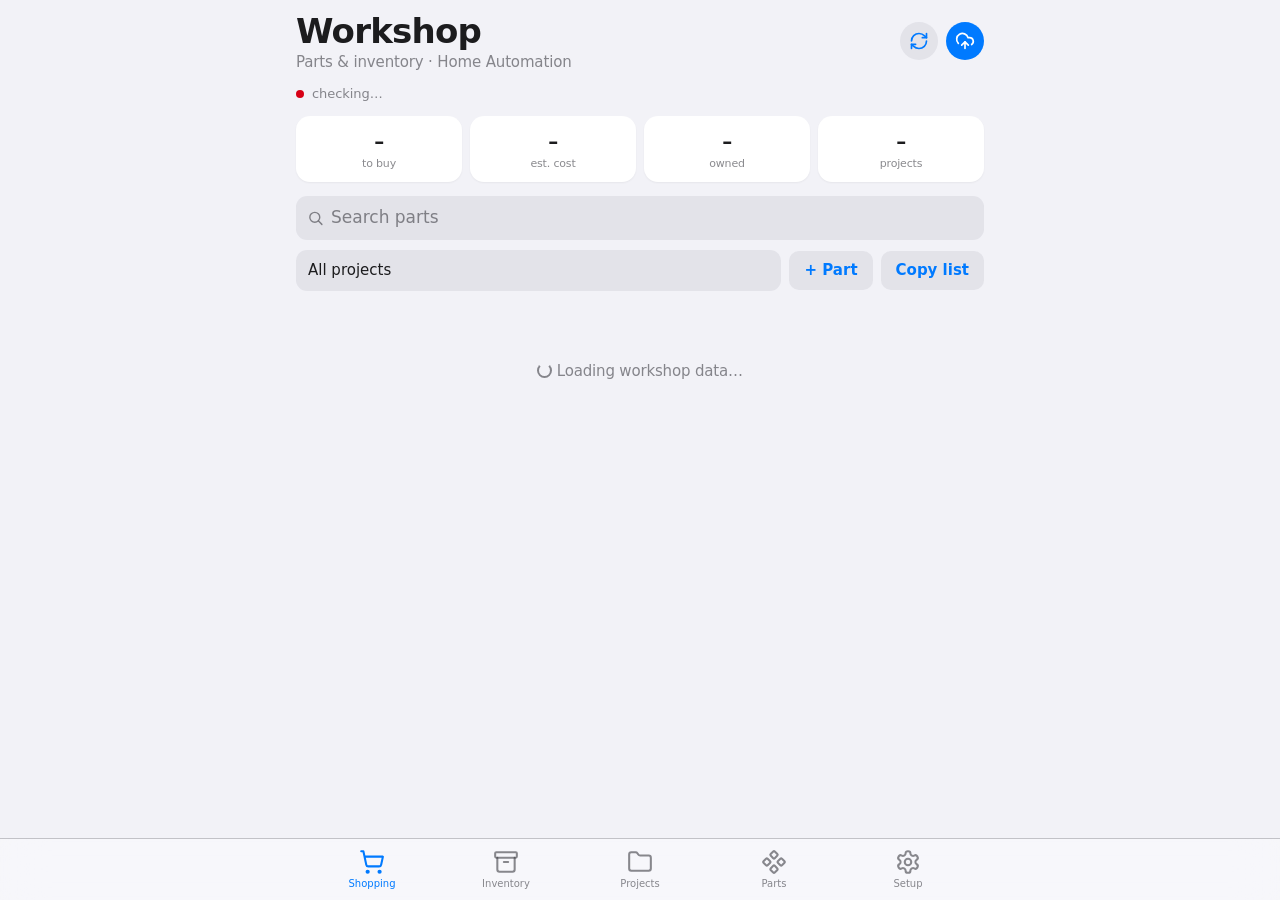
==== commit 76fef799: "Fix button-group width ballooning when stepper input appears" ====
--- a/index.html
+++ b/index.html
@@ -98,7 +98,7 @@
 .qtystep{display:flex;align-items:stretch;background:var(--fill);border-radius:13px;overflow:hidden;height:46px}
 .qs-btn{border:none;background:none;color:var(--tint);width:44px;flex:none;display:flex;align-items:center;justify-content:center;cursor:pointer}
 .qs-btn svg{width:18px;height:18px}
-.qs-input{border:none;background:none;text-align:center;width:100%;min-width:44px;font-size:16px;font-weight:700;color:var(--label);-moz-appearance:textfield}
+.qs-input{border:none;background:none;text-align:center;flex:1 1 0;min-width:0;font-size:16px;font-weight:700;color:var(--label);-moz-appearance:textfield}
 .qs-input::-webkit-outer-spin-button,.qs-input::-webkit-inner-spin-button{-webkit-appearance:none;margin:0}
 .edit-ic{border:none;background:none;color:var(--label3);cursor:pointer;display:inline-flex;vertical-align:-3px;margin-left:6px;padding:2px}
 .edit-ic svg{width:16px;height:16px}
@@ -765,7 +765,7 @@
   <label>Buy link (URL)</label><input id="fUrl" value="${esc(src0.url)}">
   <label>Alternatives (plain text — shown offline)</label><textarea id="fAlt" rows="3">${esc(p.alternatives||'')}</textarea>
   <label>Owned in inventory</label><input id="fOwn" type="number" min="0" value="${pid?owned(pid):0}">
-  <div class="note">${isNew?'New parts get the next P-code. To attach it to a project BOM, mention it in that project’s chat so I add it to the repo.':'Edits are saved on this device; press Sync to push name/price/alt changes… note: only inventory + status sync automatically. Catalogue edits are best done in the project chat so they live in GitHub.'}</div>
+  <div class="note">${isNew?'New parts get the next P-code. To attach it to a project BOM, mention it in that project's chat so I add it to the repo.':'Edits are saved on this device; press Sync to push name/price/alt changes… note: only inventory + status sync automatically. Catalogue edits are best done in the project chat so they live in GitHub.'}</div>
   <div class="foot">${isNew?'<span></span>':'<button class="btn" id="fDel" style="color:var(--danger)">Remove</button>'}
    <span><button class="btn" id="fCancel">Cancel</button> <button class="btn primary" id="fSave">Save</button></span></div>`;
  const d=$('#dlg');d.showModal();
@@ -799,7 +799,7 @@
 /* ================= INIT ================= */
 function fillProjFilter(){$('#projFilter').innerHTML='<option value="">All projects</option>'+S.projects.map(p=>`<option value="${p.id}">${esc(p.name)}</option>`).join('')}
 (async()=>{
- try{await loadData()}catch(e){$('#view').innerHTML='<div class="empty">Couldn’t load data files.<br><small>'+esc(e.message)+'</small><br><br>If you opened index.html directly (file://), some browsers block loading the JSON. Use it via GitHub Pages, or a local server.</div>';updateSync();return}
+ try{await loadData()}catch(e){$('#view').innerHTML='<div class="empty">Couldn't load data files.<br><small>'+esc(e.message)+'</small><br><br>If you opened index.html directly (file://), some browsers block loading the JSON. Use it via GitHub Pages, or a local server.</div>';updateSync();return}
  fillProjFilter();render();updateSync();
  if(S.loadedFrom==='cache')toast('Offline — showing saved data');
 })();
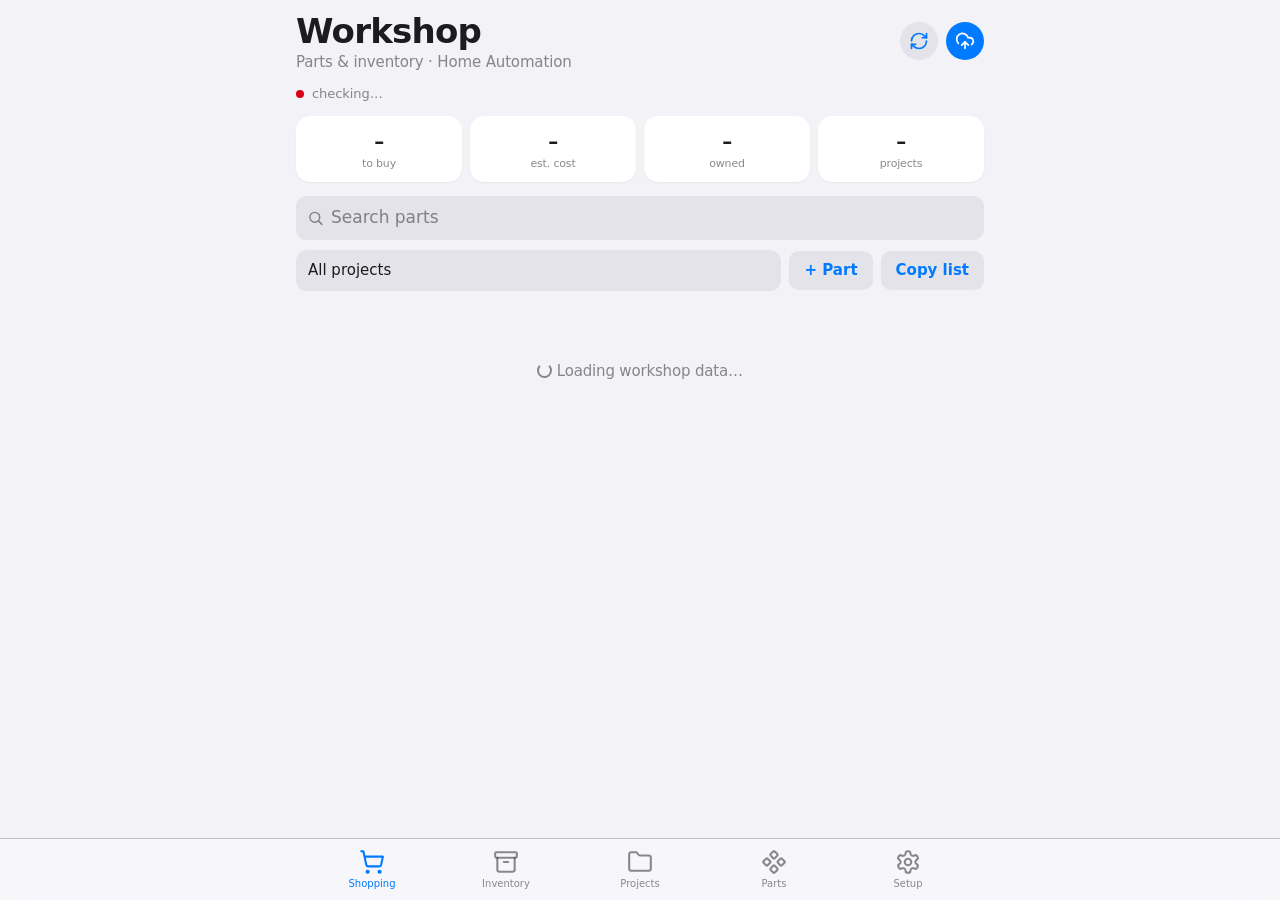
==== commit f8152c49: "Update index.html" ====
--- a/index.html
+++ b/index.html
@@ -765,7 +765,7 @@
   <label>Buy link (URL)</label><input id="fUrl" value="${esc(src0.url)}">
   <label>Alternatives (plain text — shown offline)</label><textarea id="fAlt" rows="3">${esc(p.alternatives||'')}</textarea>
   <label>Owned in inventory</label><input id="fOwn" type="number" min="0" value="${pid?owned(pid):0}">
-  <div class="note">${isNew?'New parts get the next P-code. To attach it to a project BOM, mention it in that project's chat so I add it to the repo.':'Edits are saved on this device; press Sync to push name/price/alt changes… note: only inventory + status sync automatically. Catalogue edits are best done in the project chat so they live in GitHub.'}</div>
+  <div class="note">${isNew? `New parts get the next P-code. To attach it to a project BOM, mention it in that project's chat so I add it to the repo.` : `Edits are saved on this device; press Sync to push name/price/alt changes… Note: only inventory + status sync automatically. Catalogue edits are best done in the project chat so they live in GitHub.`}</div>
   <div class="foot">${isNew?'<span></span>':'<button class="btn" id="fDel" style="color:var(--danger)">Remove</button>'}
    <span><button class="btn" id="fCancel">Cancel</button> <button class="btn primary" id="fSave">Save</button></span></div>`;
  const d=$('#dlg');d.showModal();
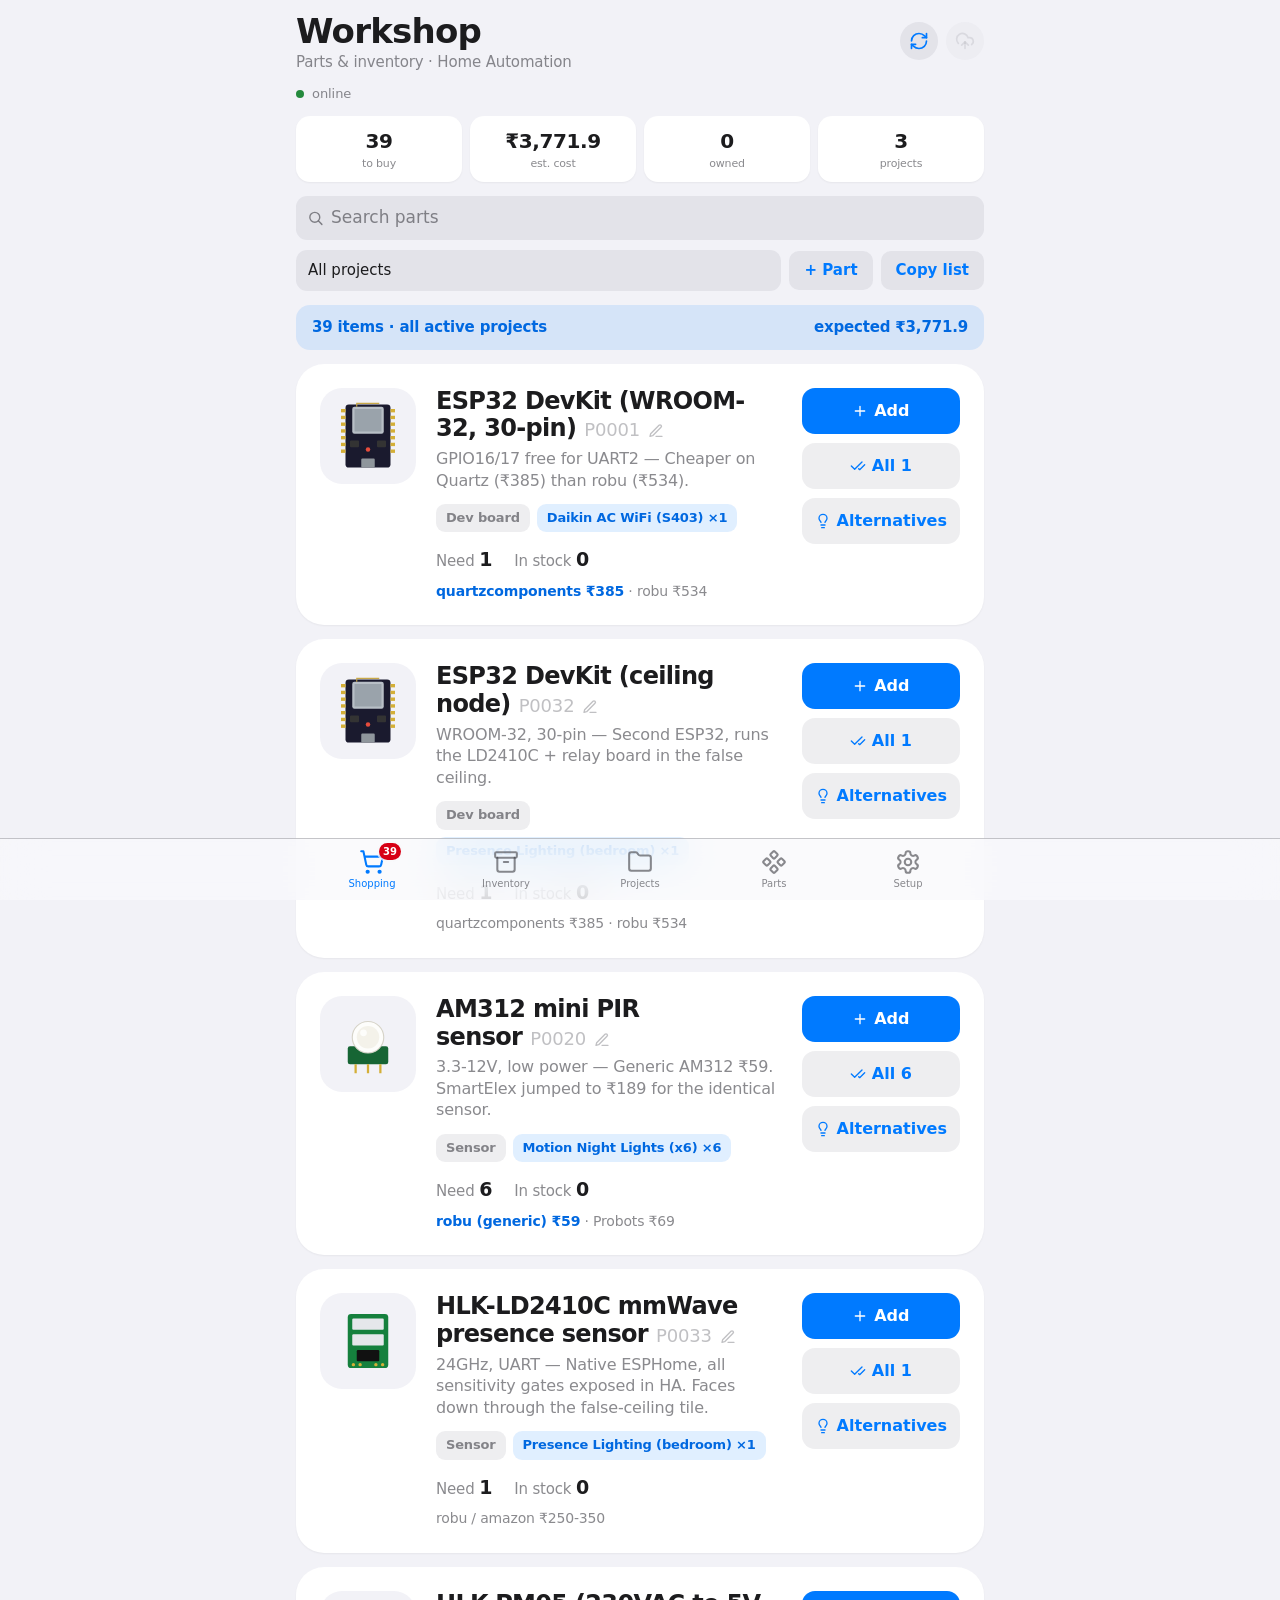
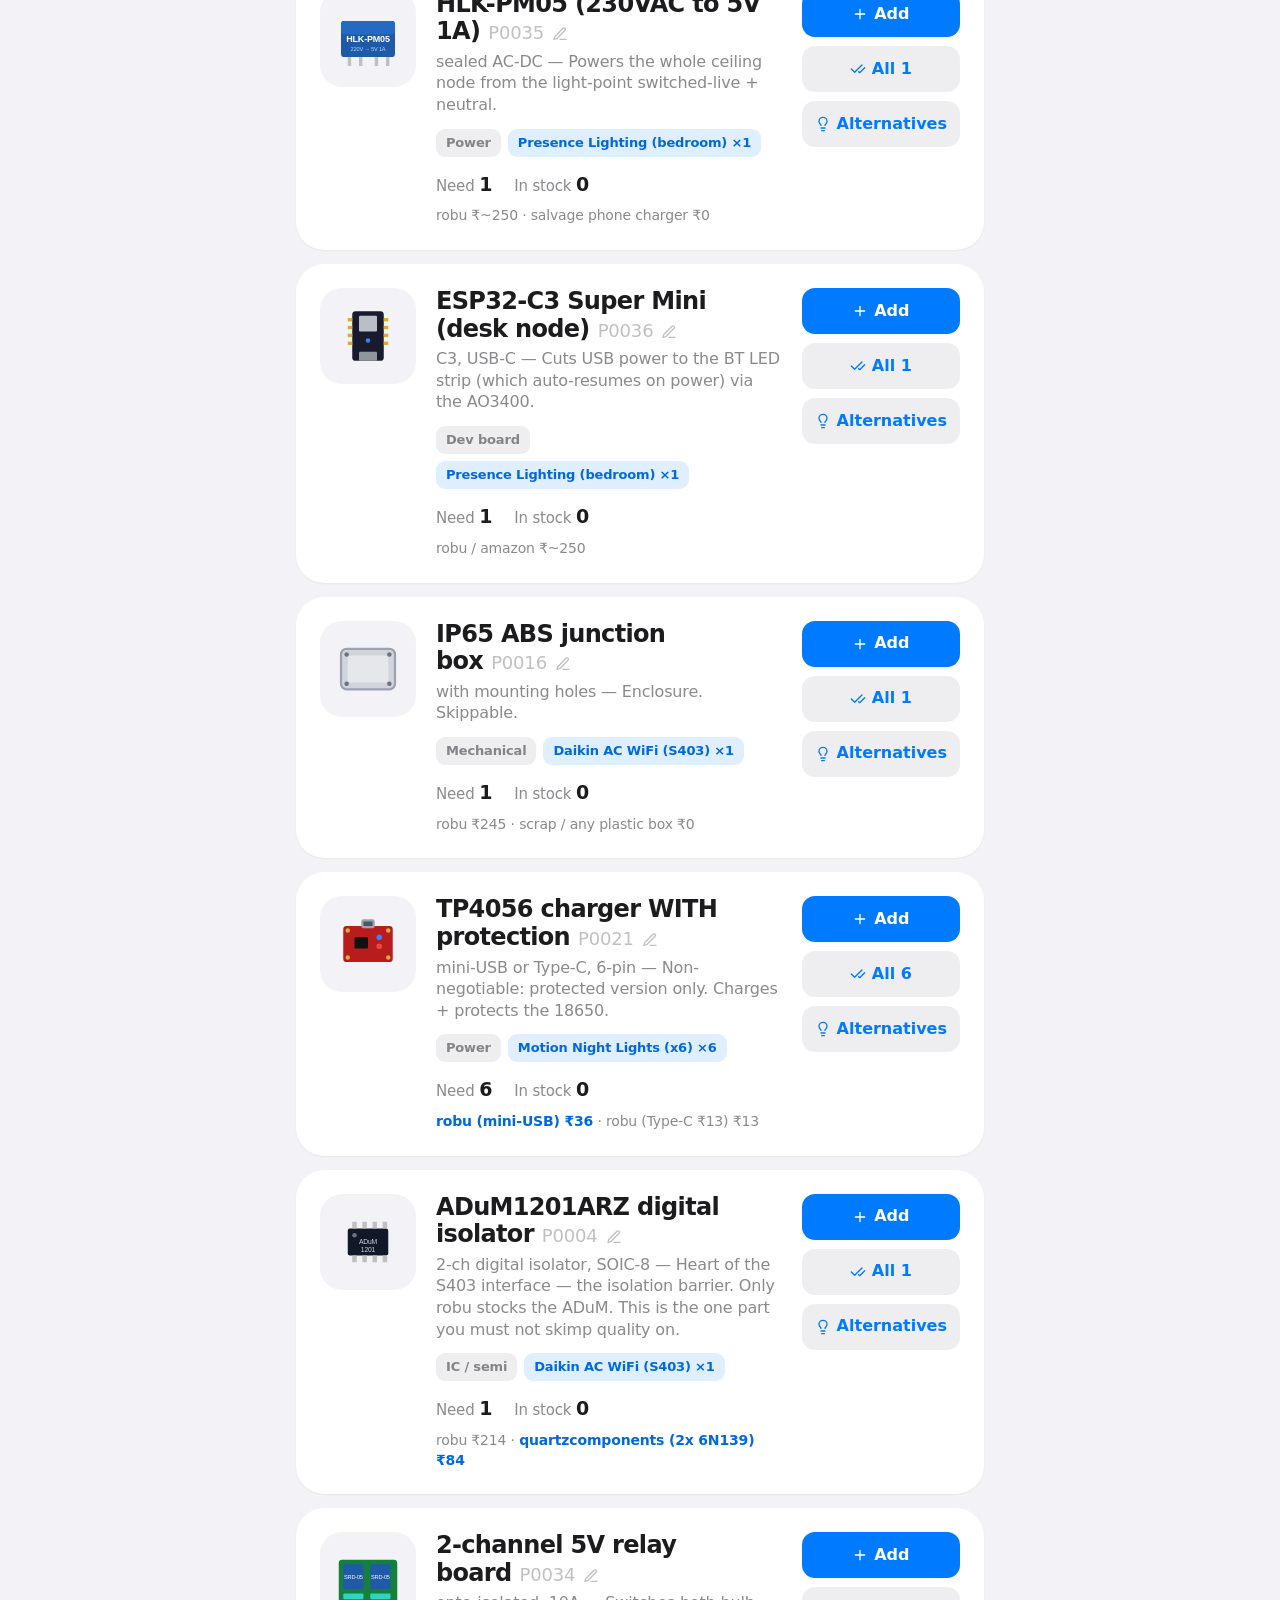
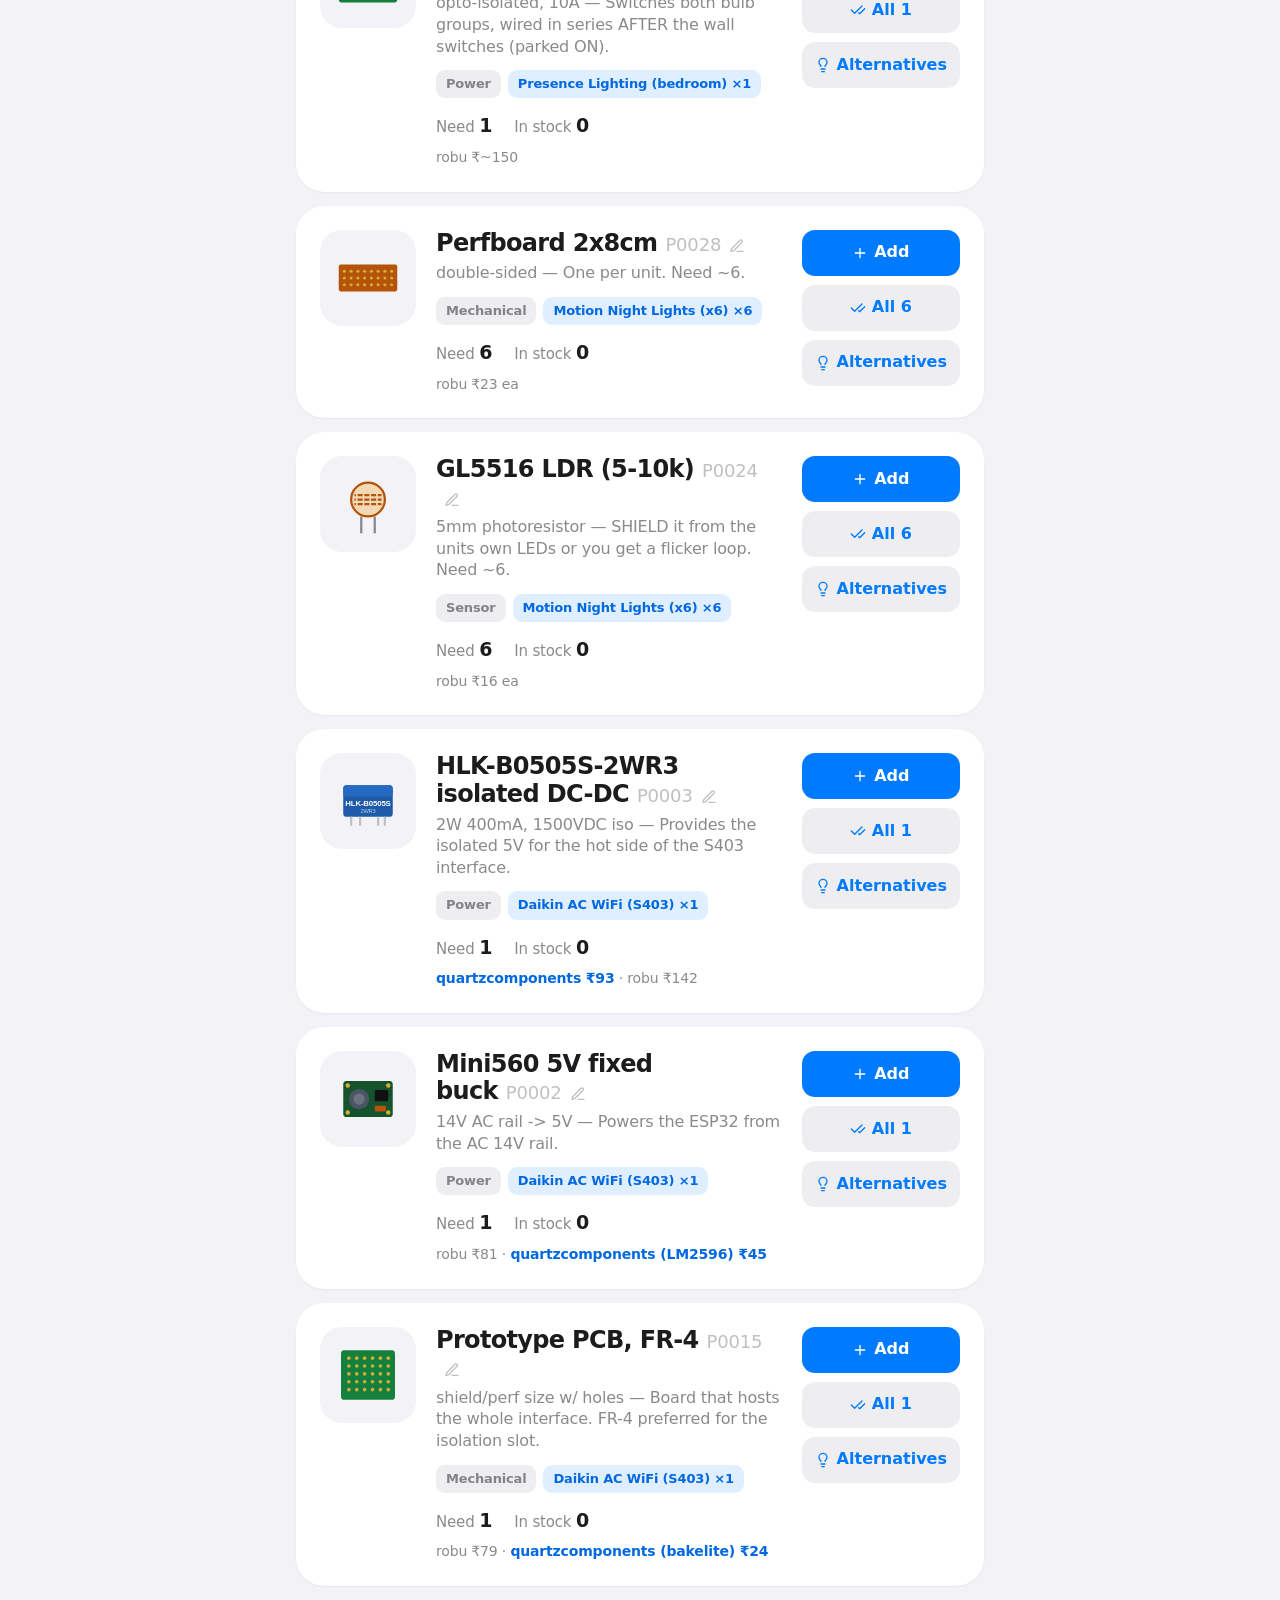
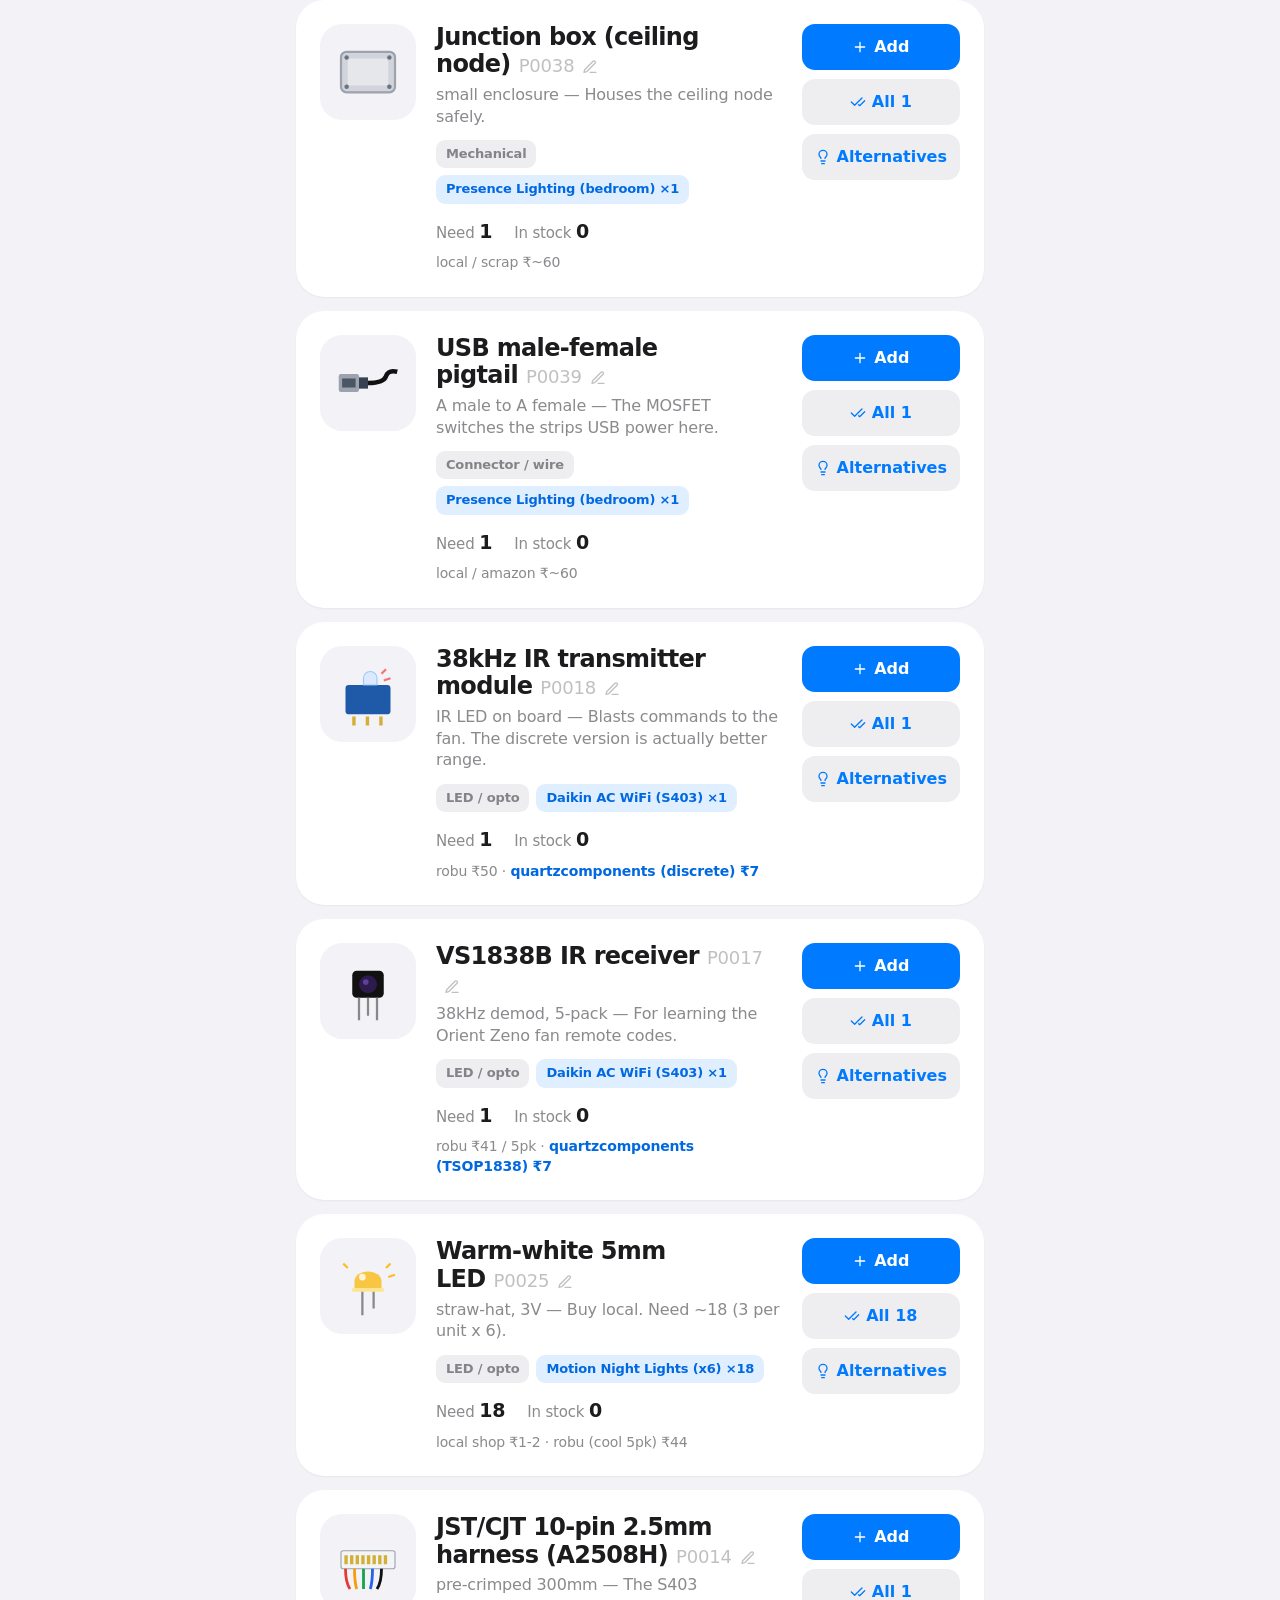
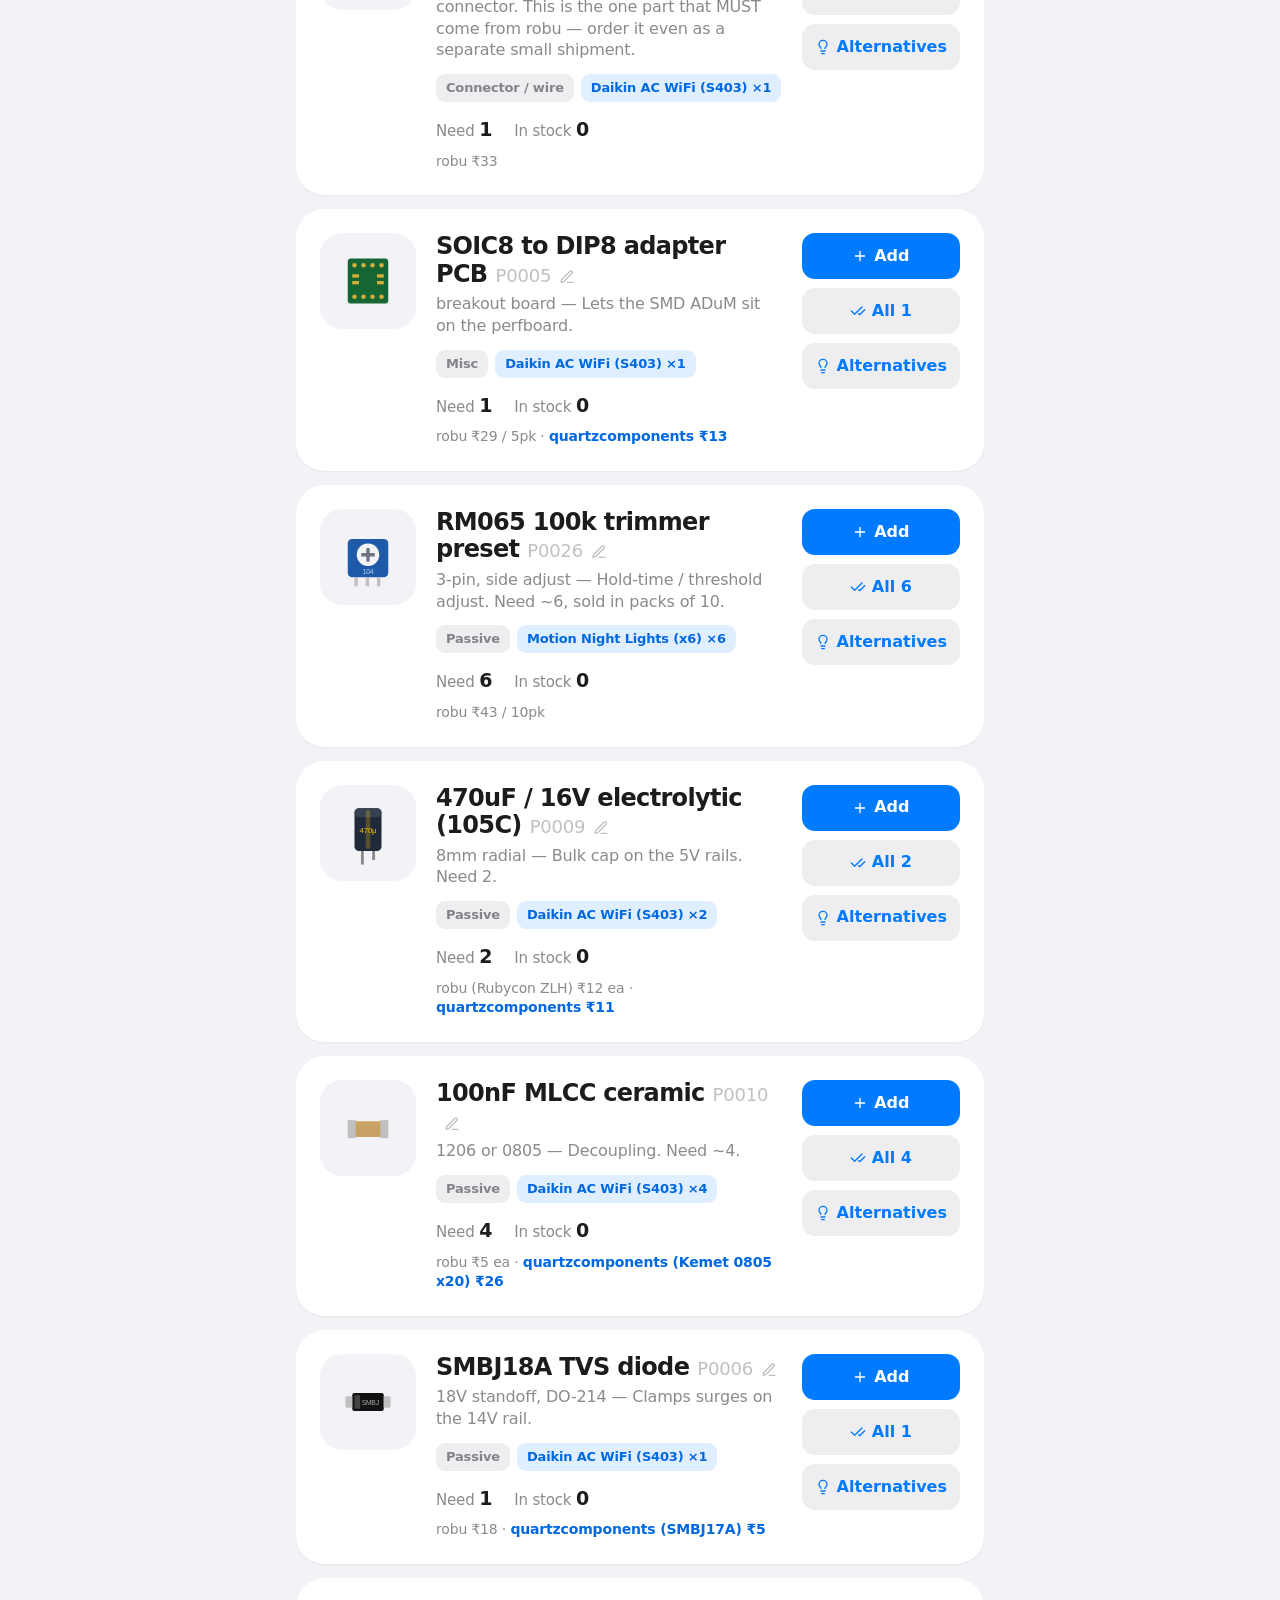
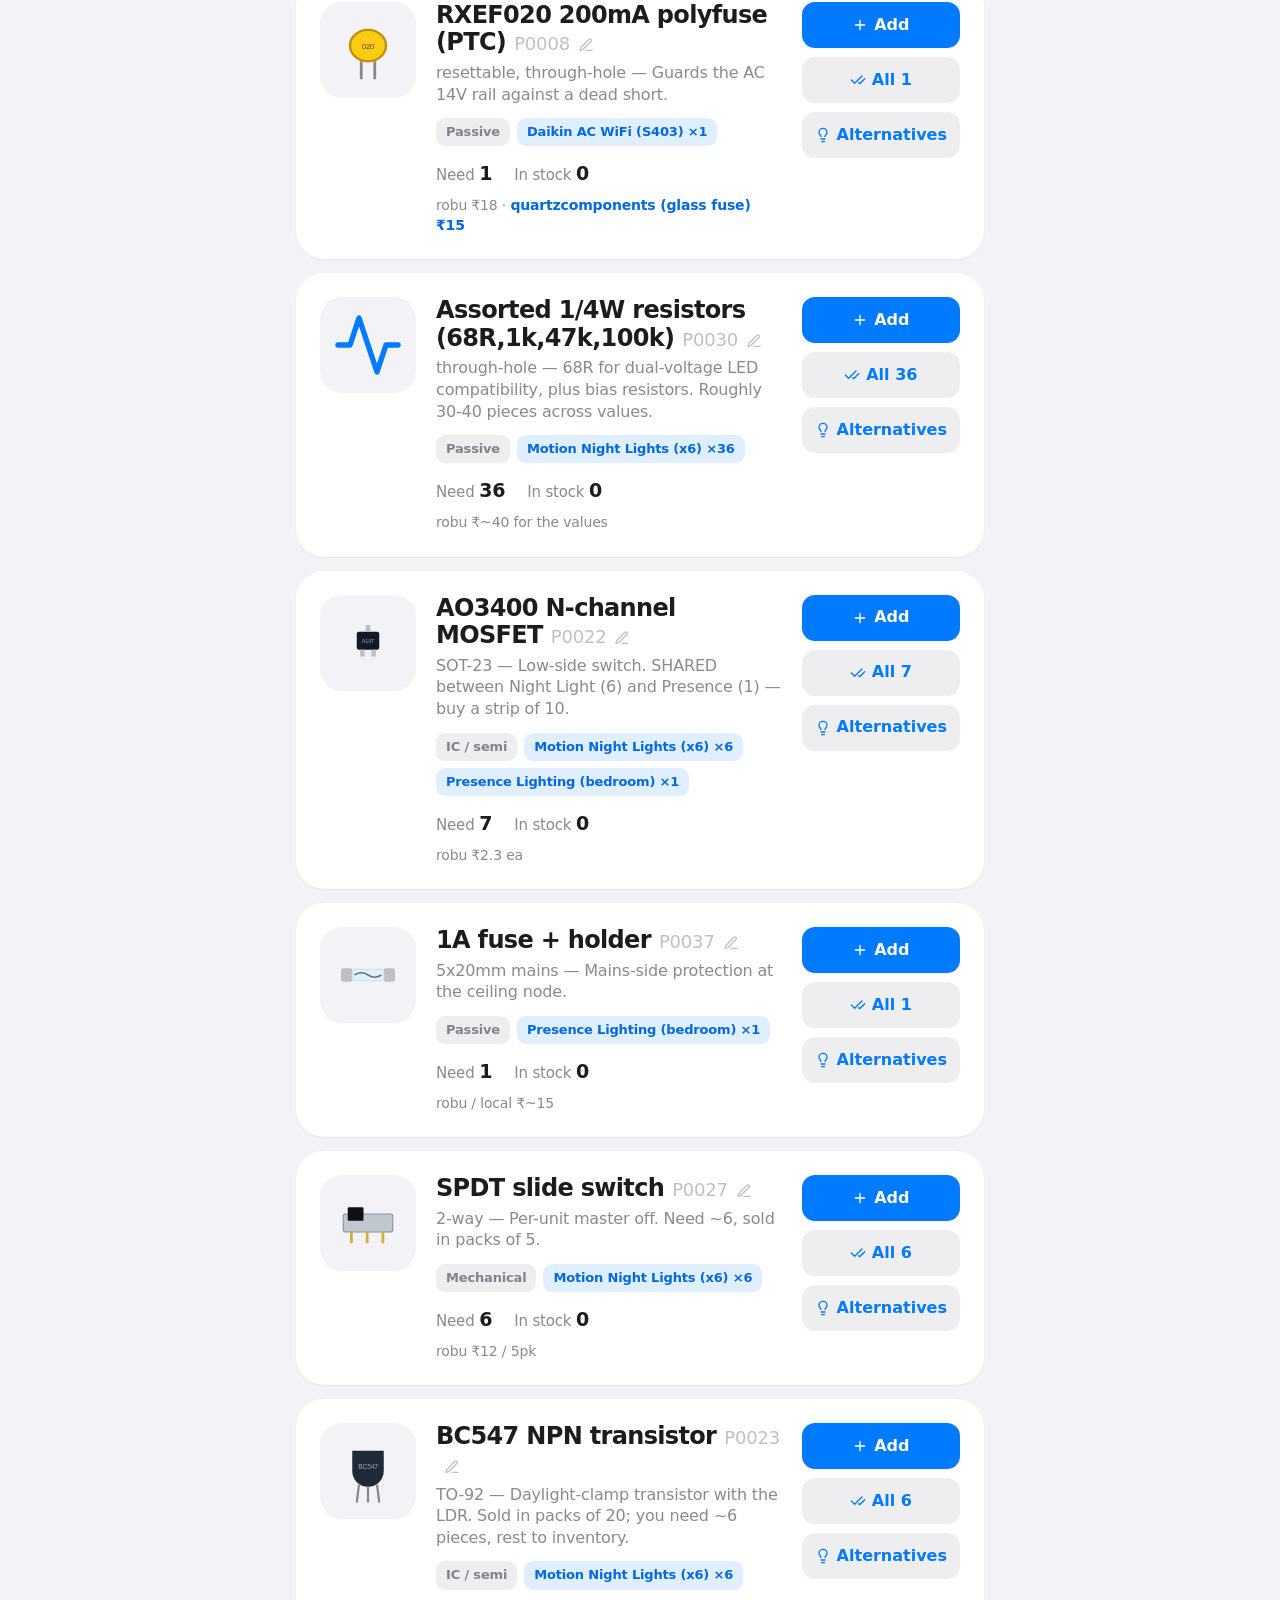
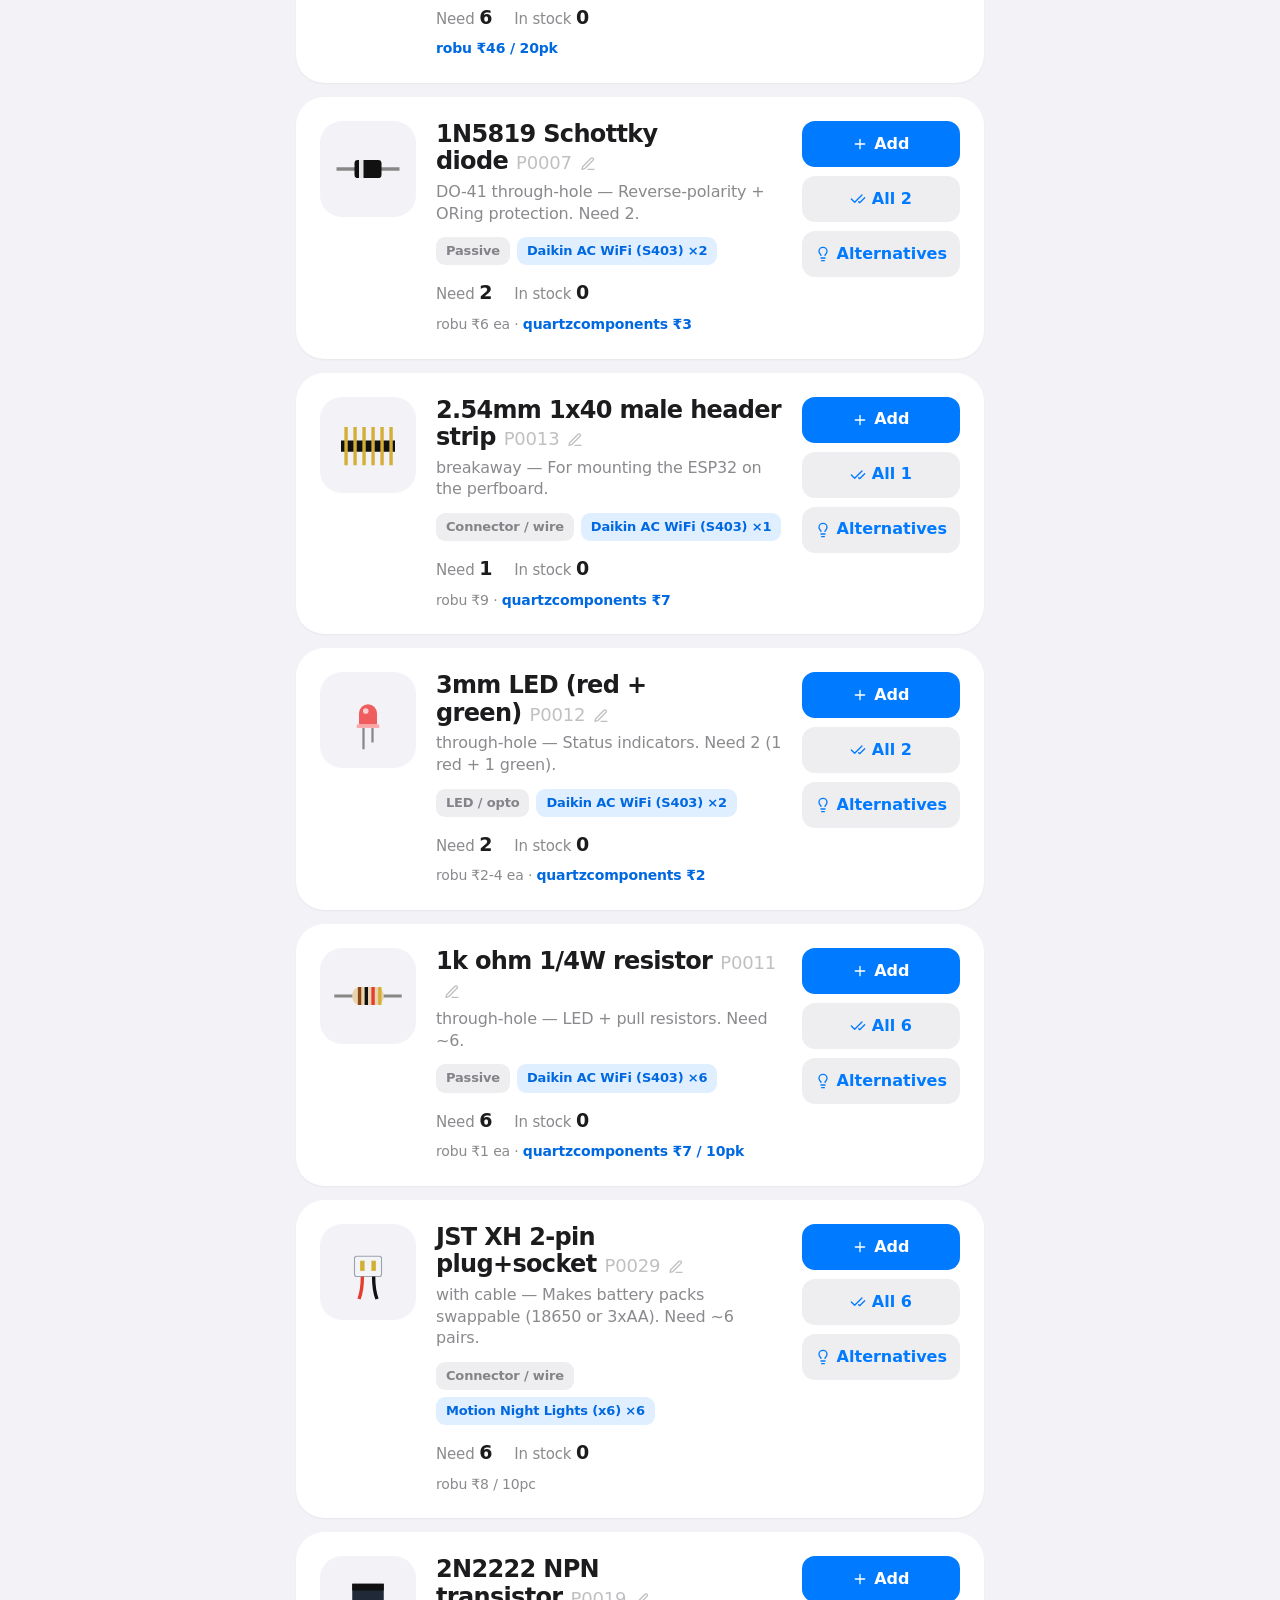
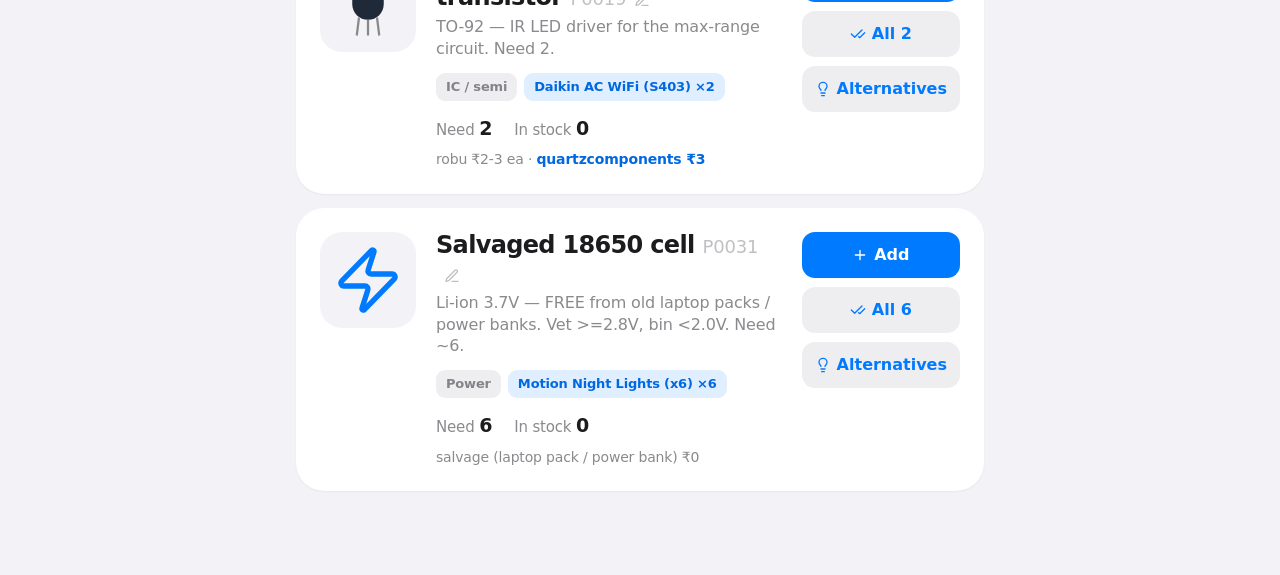
==== commit cd322905: "Update index.html" ====
--- a/index.html
+++ b/index.html
@@ -799,7 +799,7 @@
 /* ================= INIT ================= */
 function fillProjFilter(){$('#projFilter').innerHTML='<option value="">All projects</option>'+S.projects.map(p=>`<option value="${p.id}">${esc(p.name)}</option>`).join('')}
 (async()=>{
- try{await loadData()}catch(e){$('#view').innerHTML='<div class="empty">Couldn't load data files.<br><small>'+esc(e.message)+'</small><br><br>If you opened index.html directly (file://), some browsers block loading the JSON. Use it via GitHub Pages, or a local server.</div>';updateSync();return}
+ try{await loadData()}catch(e){$('#view').innerHTML='<div class="empty">Couldn\'t load data files.<br><small>'+esc(e.message)+'</small><br><br>If you opened index.html directly (file://), some browsers block loading the JSON. Use it via GitHub Pages, or a local server.</div>';updateSync();return}
  fillProjFilter();render();updateSync();
  if(S.loadedFrom==='cache')toast('Offline — showing saved data');
 })();
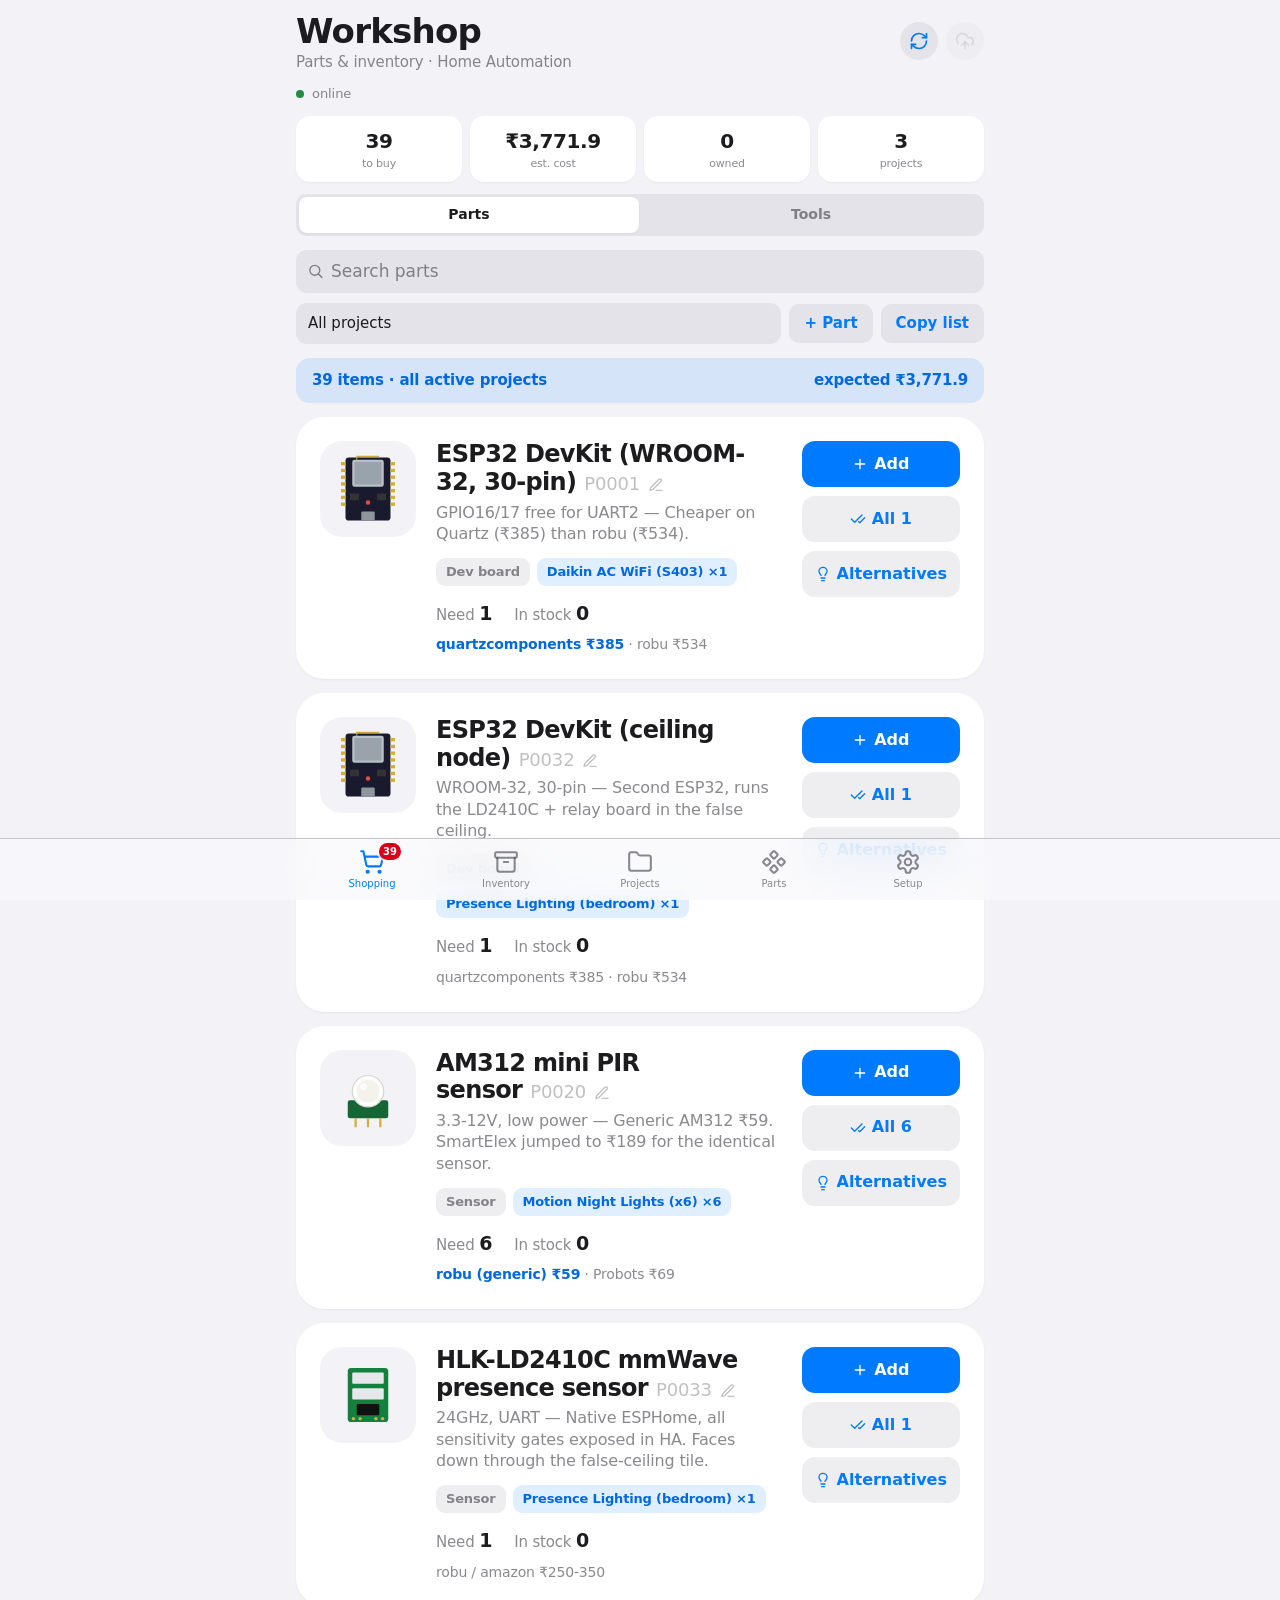
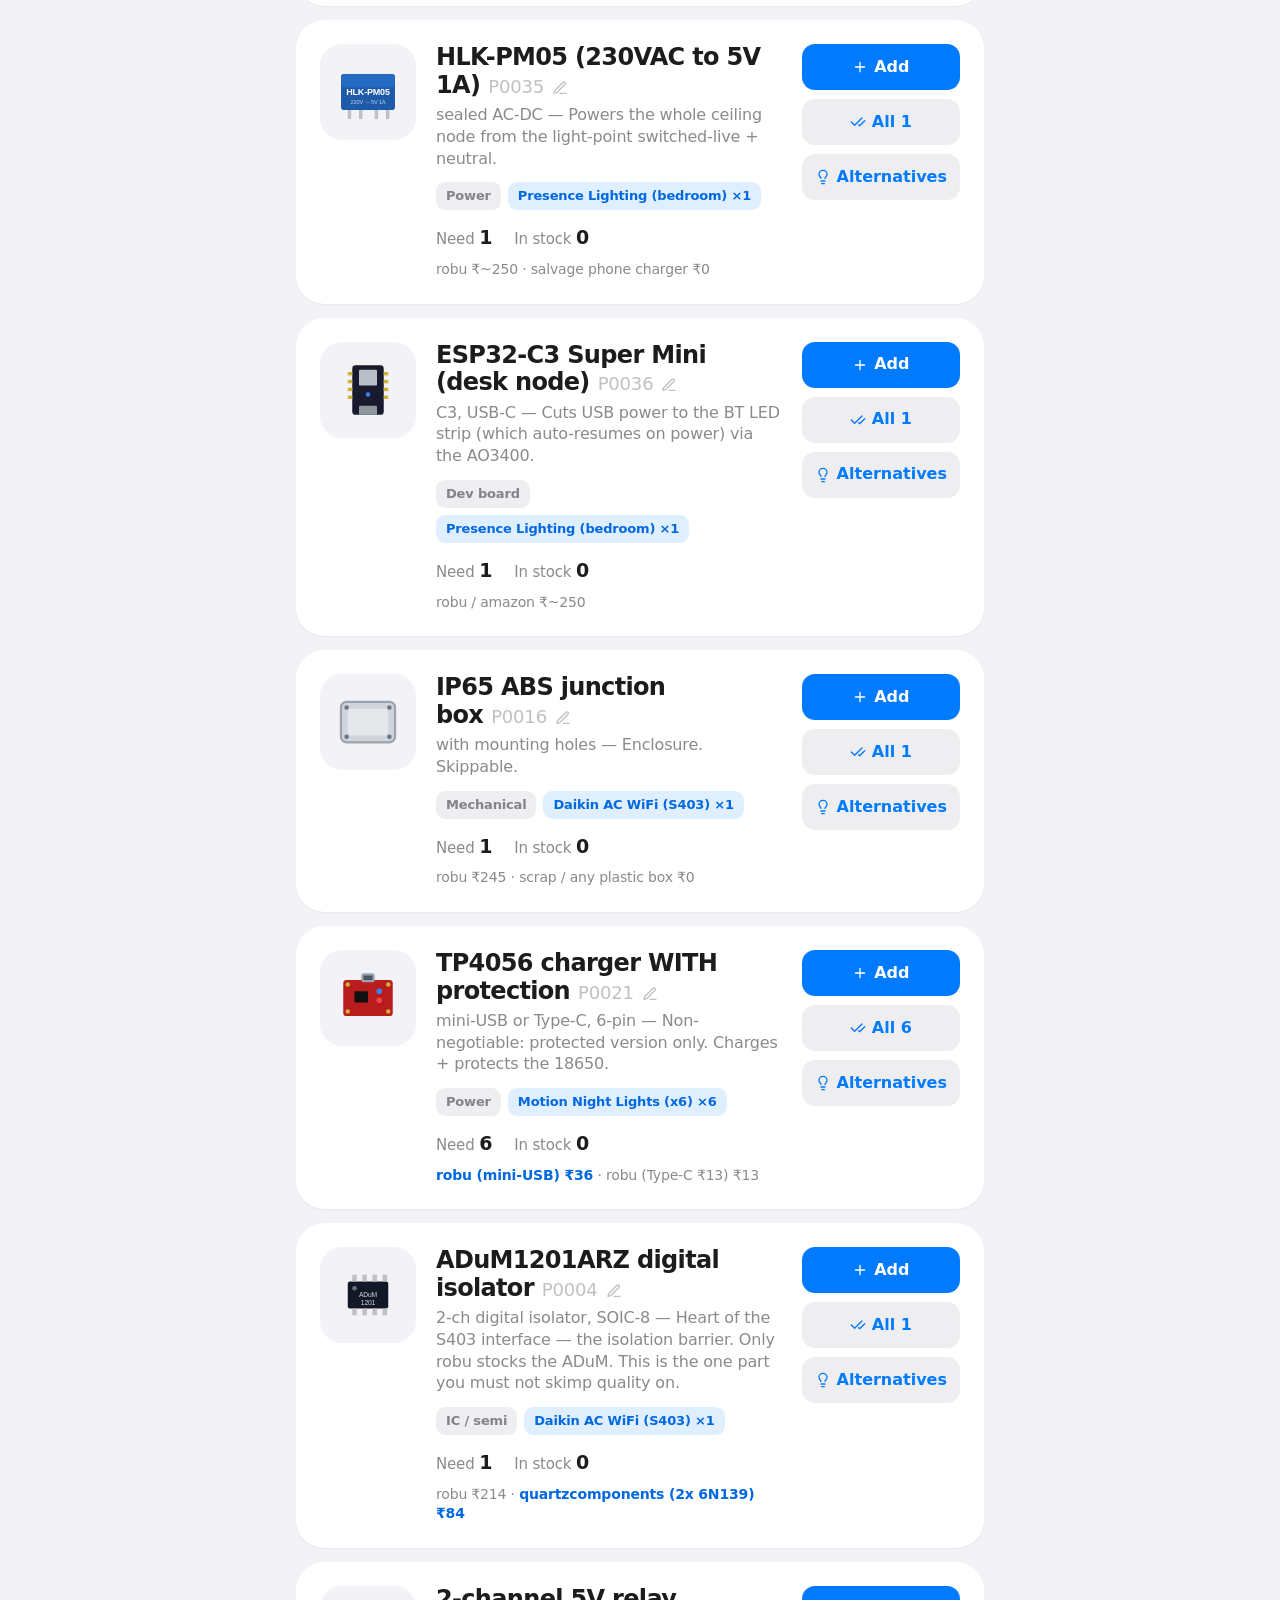
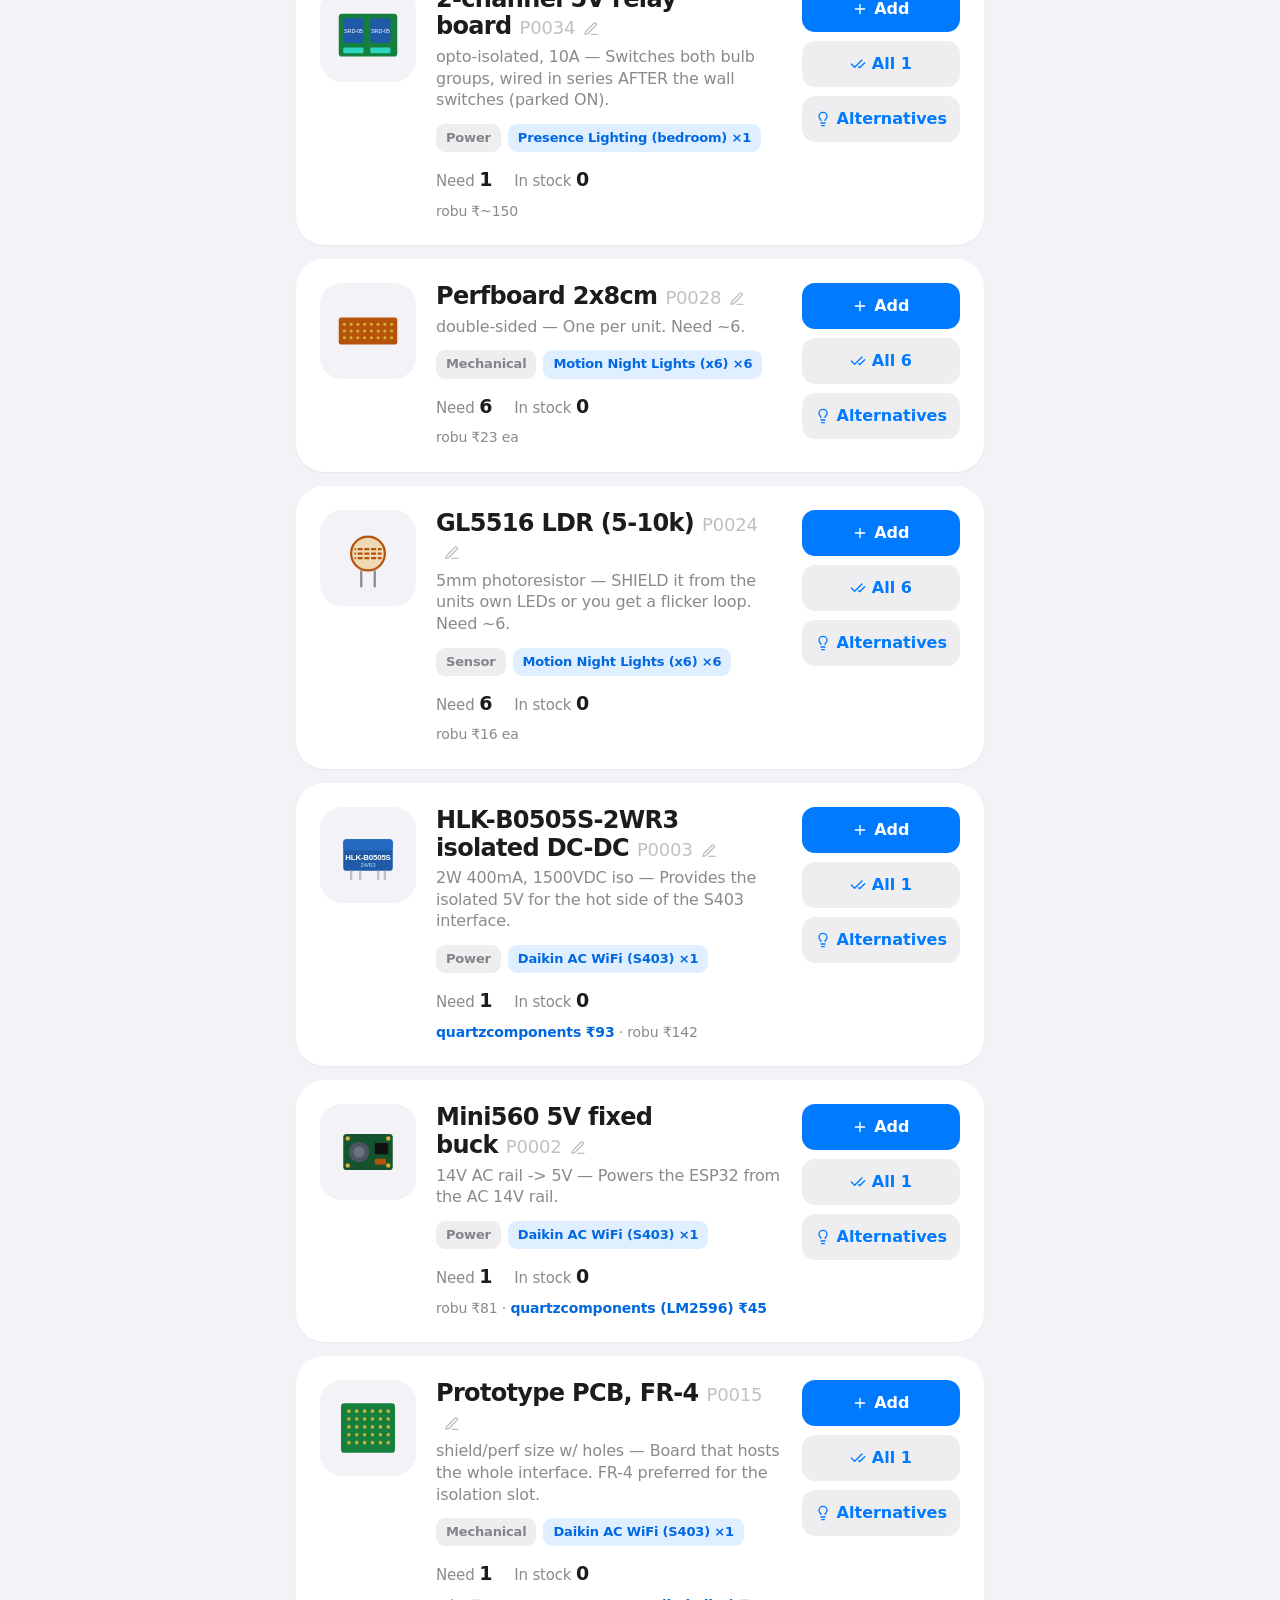
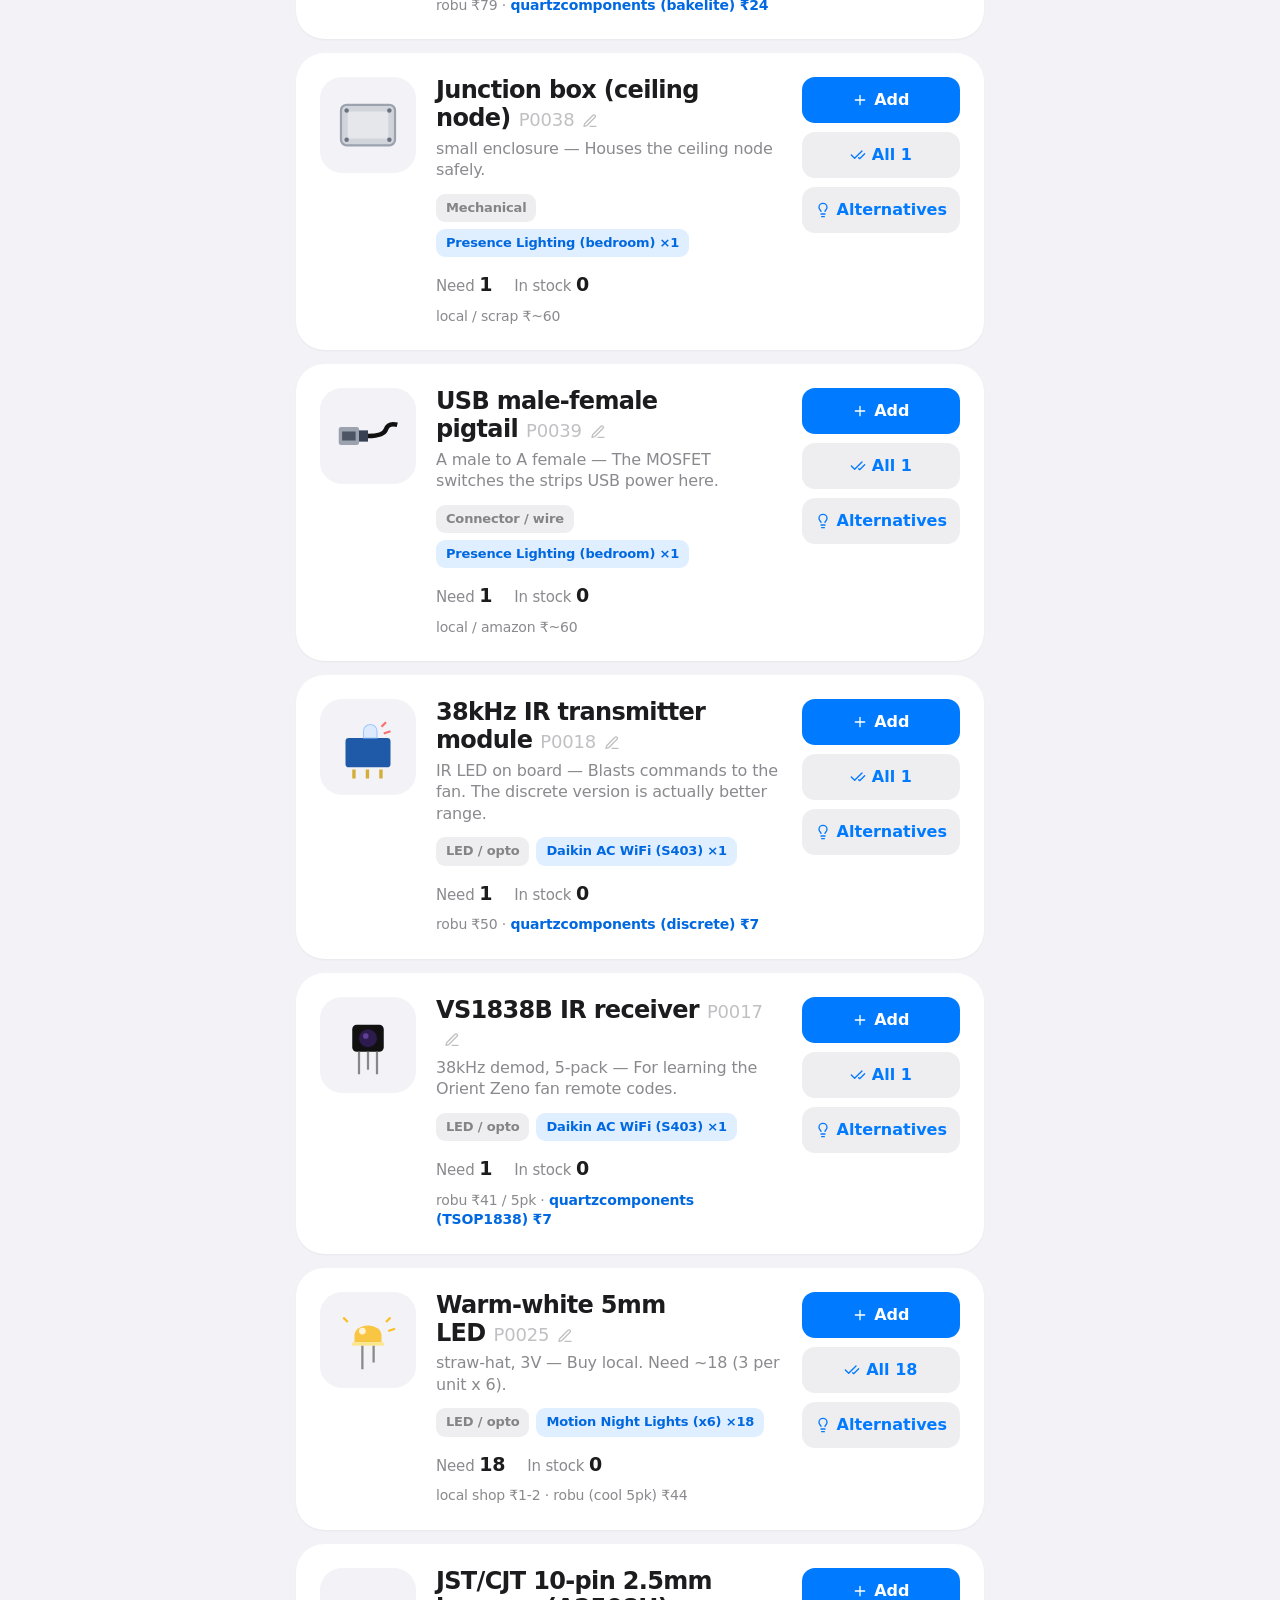
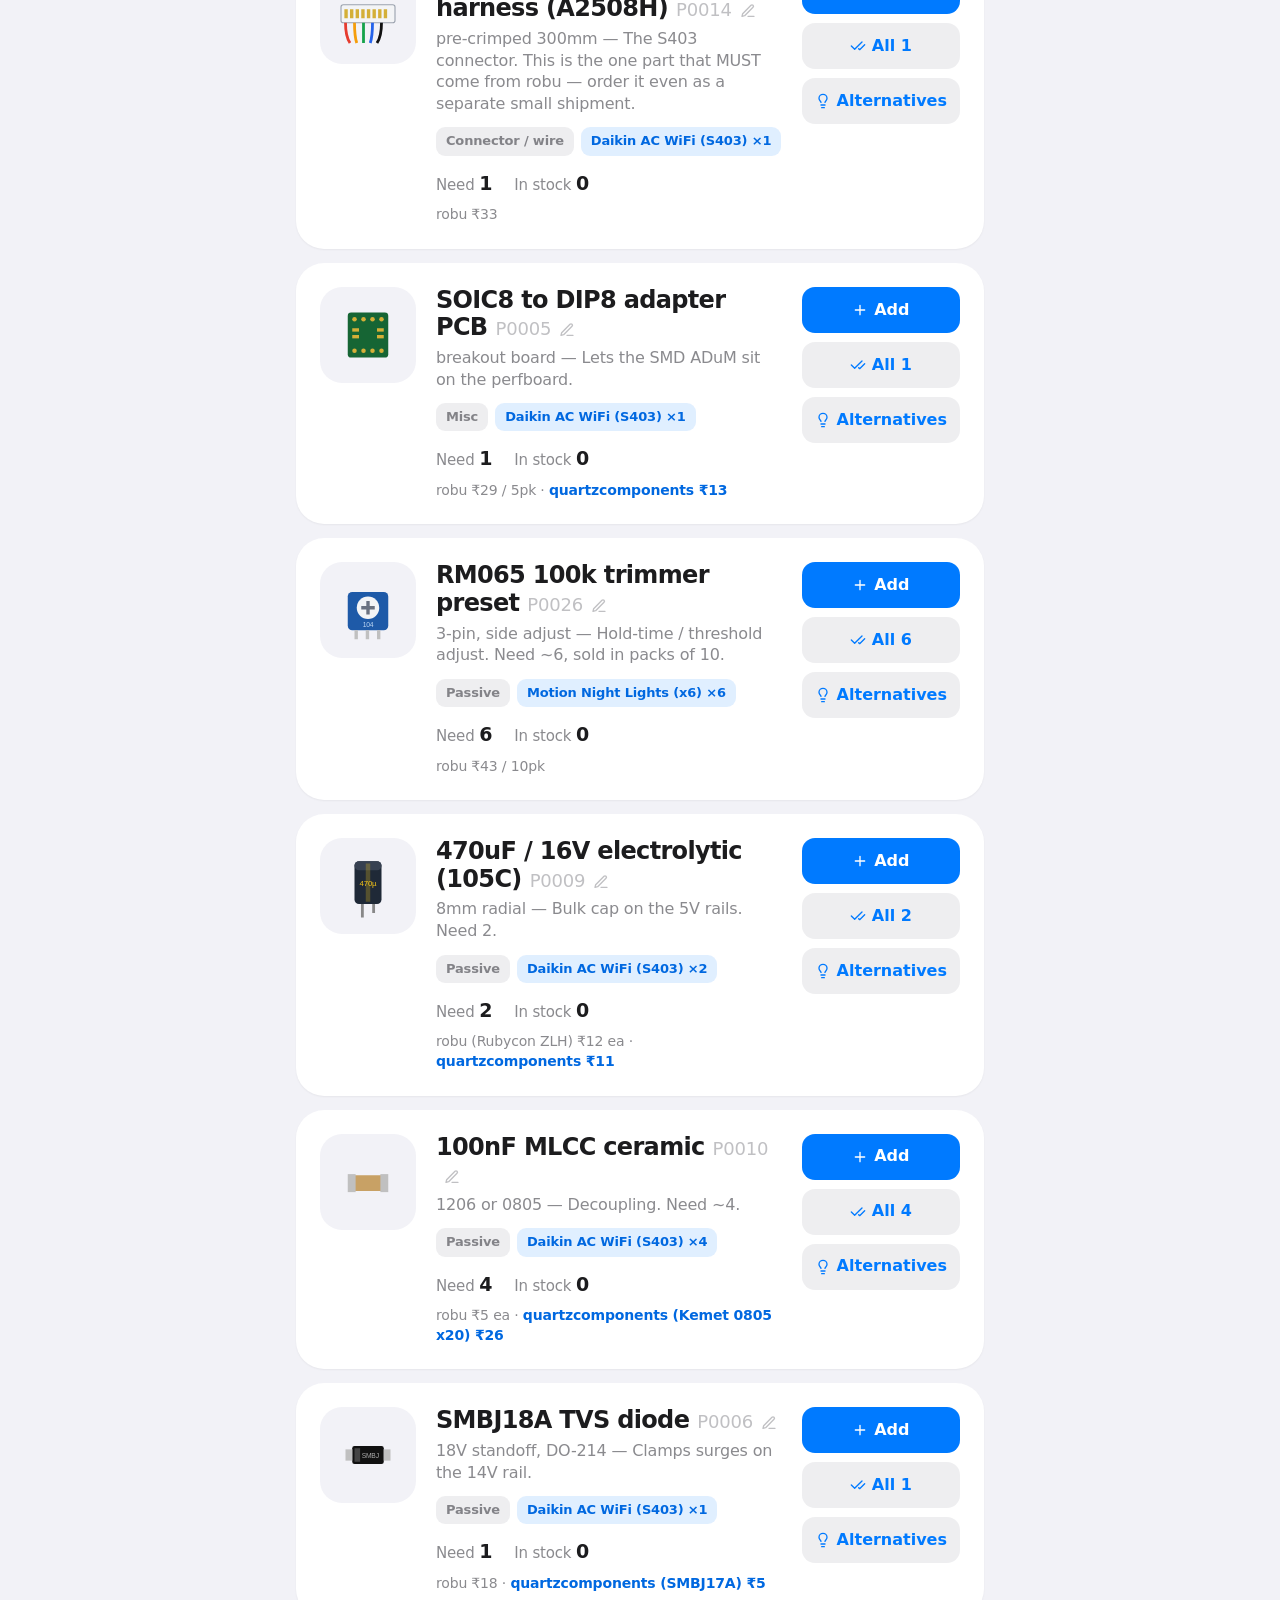
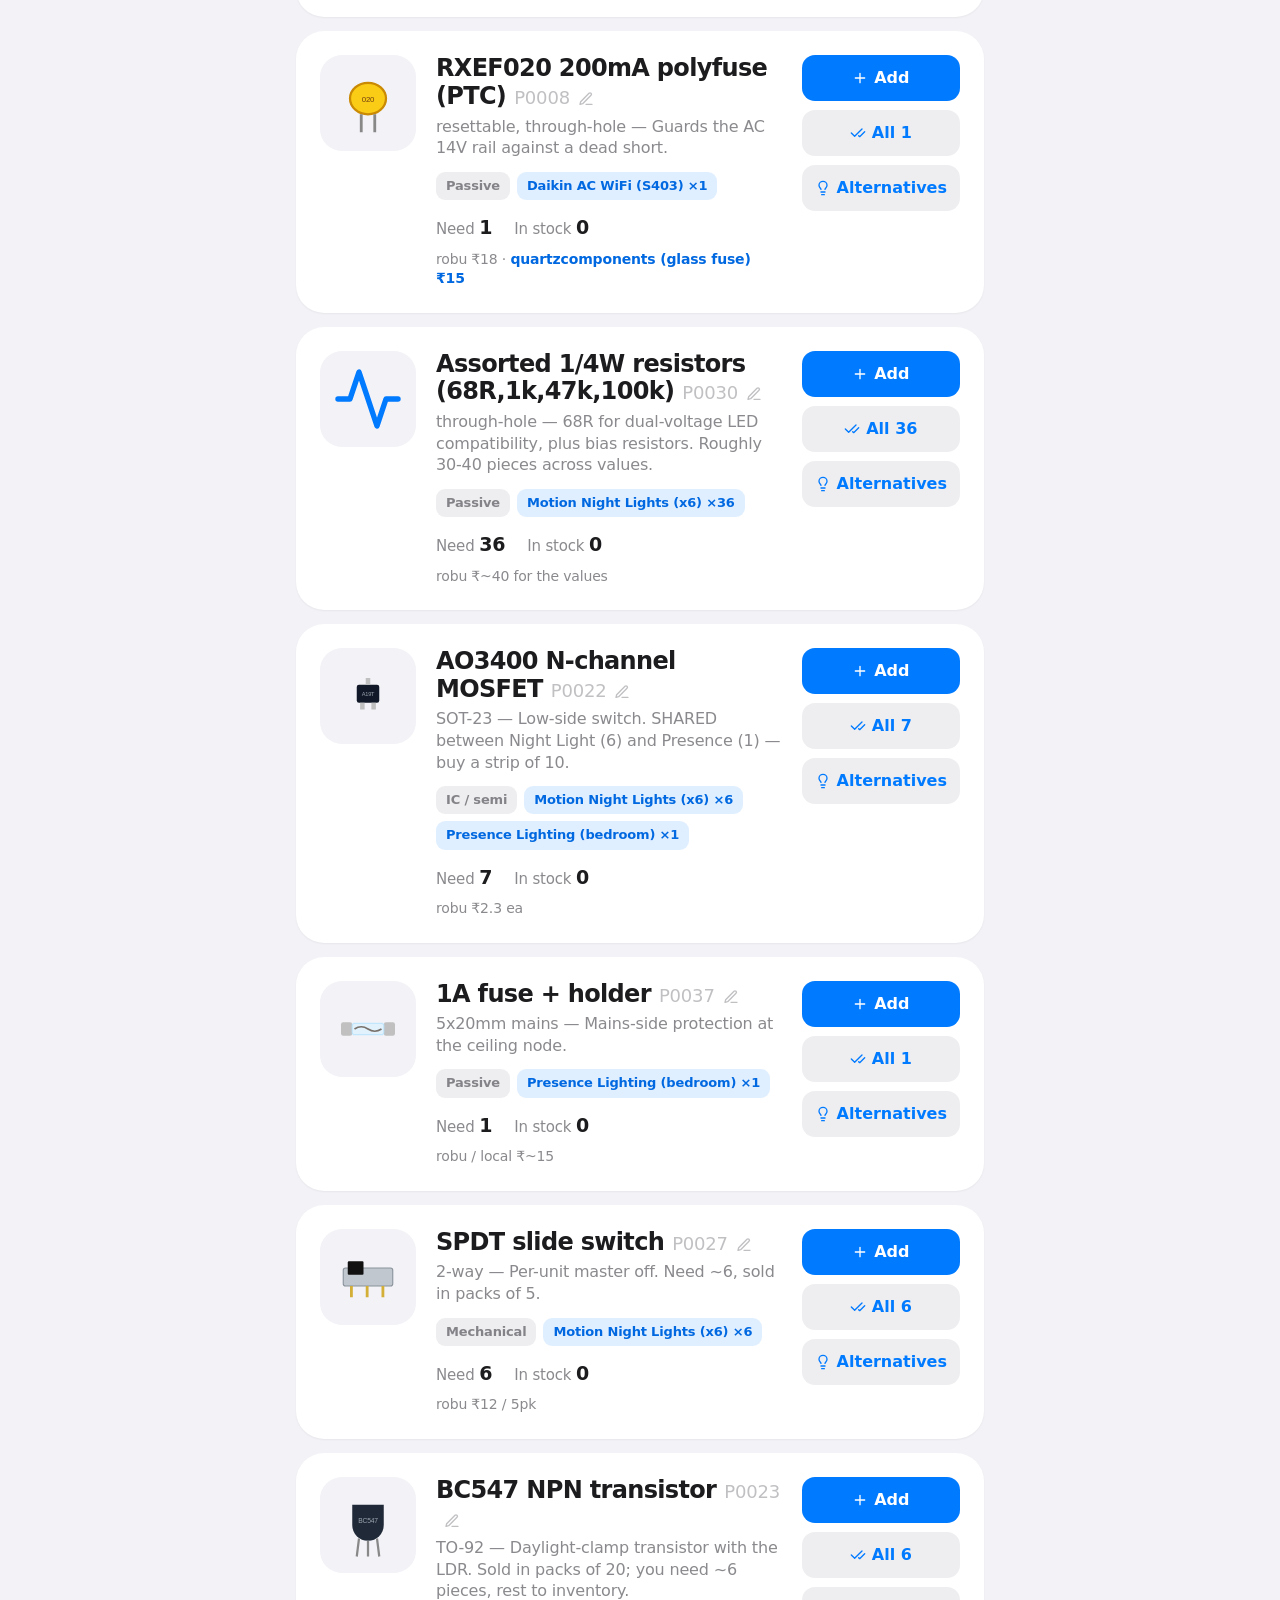
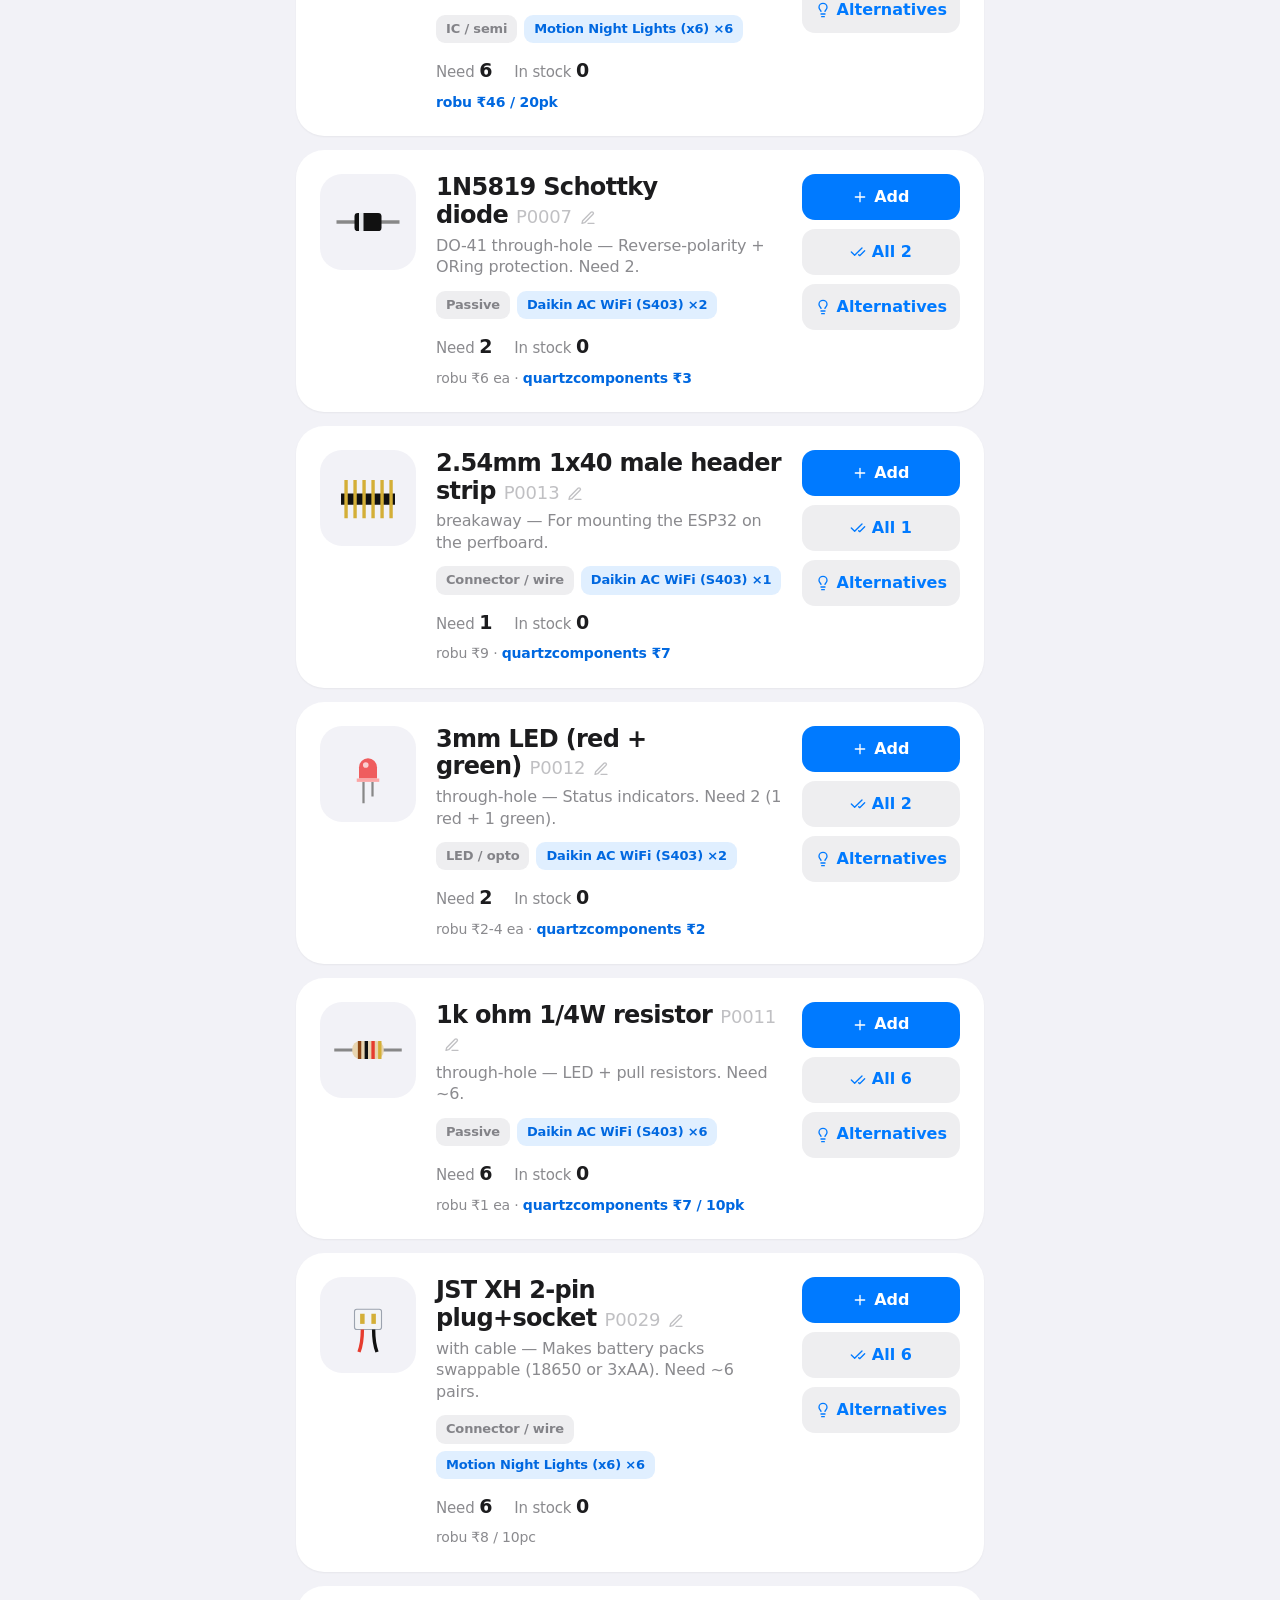
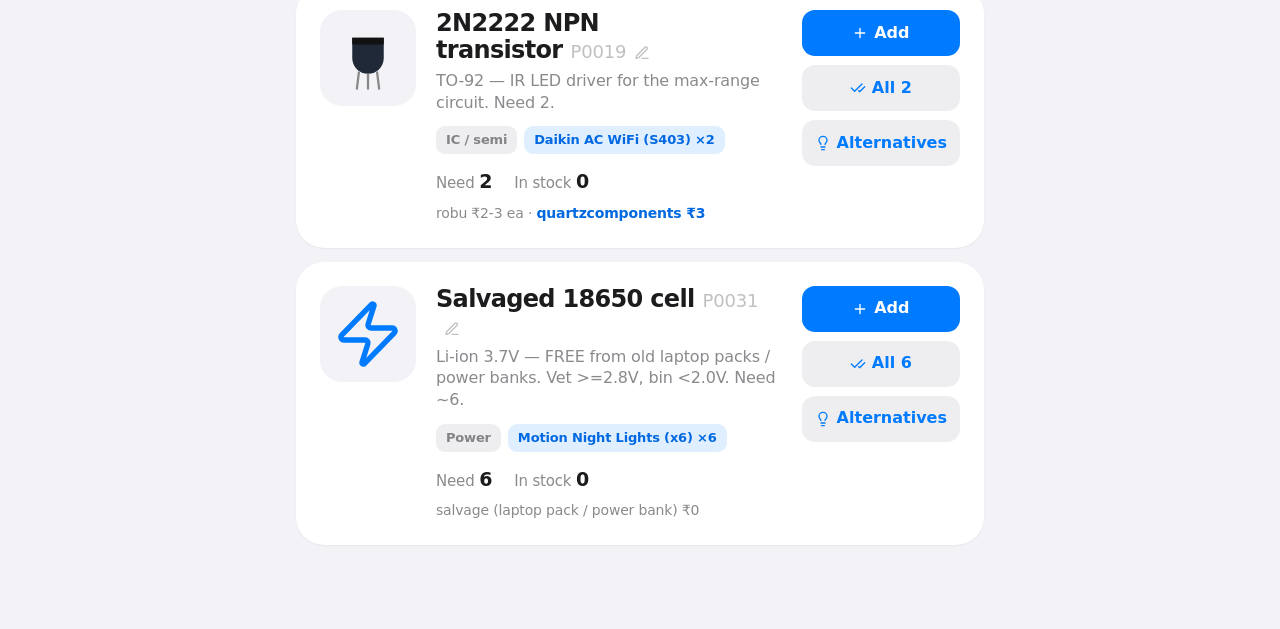
==== commit be13a48b: "Add tools inventory system (T-codes) alongside parts - data/tools.json: master tool catalogue, data/" ====
--- a/index.html
+++ b/index.html
@@ -10,201 +10,7 @@
 <meta name="apple-mobile-web-app-status-bar-style" content="default">
 <meta name="apple-mobile-web-app-title" content="Workshop">
 <title>Workshop — Parts & Inventory</title>
-<style>
-/* ===== iOS / HIG design system ===== */
-*{box-sizing:border-box;margin:0;padding:0;-webkit-tap-highlight-color:transparent}
-:root{
- color-scheme:light dark;
- --font:-apple-system,BlinkMacSystemFont,"SF Pro Text","SF Pro Display","Segoe UI",Roboto,system-ui,sans-serif;
- --bg:#f2f2f7;--group:#fff;--card:#fff;--card2:#f2f2f7;
- --label:#1c1c1e;--label2:rgba(60,60,67,.6);--label3:rgba(60,60,67,.32);
- --sep:rgba(60,60,67,.16);--sep-strong:rgba(60,60,67,.28);
- --fill:rgba(118,118,128,.12);--fill2:rgba(118,118,128,.06);
- --tint:#007aff;--tint-ink:#0068e0;--tint-soft:rgba(0,122,255,.12);--on-tint:#fff;
- --red:#d70015;--orange:#c93400;--green:#248a3d;--blue:#0068e0;
- --orange-soft:rgba(201,52,0,.12);--green-soft:rgba(36,138,61,.12);
- --bar:rgba(249,249,251,.72);--shadow:0 1px 2px rgba(0,0,0,.05);
-}
-@media (prefers-color-scheme:dark){:root{
- --bg:#000;--group:#1c1c1e;--card:#1c1c1e;--card2:#2c2c2e;
- --label:#fff;--label2:rgba(235,235,245,.6);--label3:rgba(235,235,245,.3);
- --sep:rgba(84,84,88,.48);--sep-strong:rgba(84,84,88,.65);
- --fill:rgba(118,118,128,.24);--fill2:rgba(118,118,128,.16);
- --tint:#0a84ff;--tint-ink:#409cff;--tint-soft:rgba(10,132,255,.20);--on-tint:#fff;
- --red:#ff453a;--orange:#ff9f0a;--green:#30d158;--blue:#409cff;
- --orange-soft:rgba(255,159,10,.18);--green-soft:rgba(48,209,88,.18);
- --bar:rgba(30,30,32,.72);--shadow:0 1px 2px rgba(0,0,0,.4);
-}}
-html{-webkit-text-size-adjust:100%}
-body{background:var(--bg);color:var(--label);font-family:var(--font);font-size:17px;line-height:1.4;letter-spacing:-.01em;
- -webkit-font-smoothing:antialiased;max-width:720px;margin:0 auto;padding:0;
- padding-bottom:calc(70px + env(safe-area-inset-bottom))}
-.app{padding:calc(env(safe-area-inset-top)) 16px 0}
-/* large-title header */
-.topbar{display:flex;align-items:flex-start;justify-content:space-between;gap:10px;padding:14px 0 2px}
-h1{font-size:34px;font-weight:700;letter-spacing:-.022em;line-height:1.04}
-.sub{color:var(--label2);font-size:15px;margin-top:3px;letter-spacing:-.01em}
-.navbtns{display:flex;gap:8px;align-items:center;padding-top:8px;flex:none}
-.iconbtn{width:38px;height:38px;border-radius:50%;border:none;background:var(--fill);color:var(--tint);
- display:flex;align-items:center;justify-content:center;cursor:pointer;position:relative;transition:transform .12s,background .2s}
-.iconbtn svg{width:20px;height:20px}
-.iconbtn:active{background:var(--fill2);transform:scale(.9)}
-.iconbtn:disabled{opacity:.35}
-.iconbtn.cta{background:var(--tint);color:var(--on-tint)}
-.iconbtn.cta:disabled{background:var(--fill);color:var(--label3)}
-/* status line */
-.statusline{display:flex;align-items:center;gap:8px;font-size:13px;color:var(--label2);margin:10px 0 2px;letter-spacing:-.005em}
-.dot{width:8px;height:8px;border-radius:50%;display:inline-block;flex:none}
-.dot.on{background:var(--green)}.dot.off{background:var(--red)}
-.pill-dirty{margin-left:auto;background:var(--tint-soft);color:var(--tint-ink);border-radius:20px;padding:3px 11px;font-weight:600;font-size:12px}
-/* stat tiles */
-.stats{display:grid;grid-template-columns:repeat(4,1fr);gap:8px;margin:12px 0 4px}
-.stat{background:var(--card);border-radius:14px;padding:11px 6px;text-align:center;box-shadow:var(--shadow)}
-.stat b{display:block;font-size:20px;font-weight:700;letter-spacing:-.02em}
-.stat span{font-size:11px;color:var(--label2);margin-top:1px;display:block;font-weight:500}
-/* search + filter row */
-.searchwrap{position:relative;margin:14px 0 10px}
-.searchwrap .mag{position:absolute;left:11px;top:50%;transform:translateY(-50%);width:17px;height:17px;color:var(--label2);pointer-events:none}
-#filter{width:100%;border:none;background:var(--fill);border-radius:11px;padding:10px 12px 10px 35px;font-size:17px;color:var(--label)}
-#filter::placeholder{color:var(--label2)}#filter:focus{outline:none}
-.filterrow{display:flex;gap:8px;align-items:center;margin-bottom:14px;flex-wrap:wrap}
-select#projFilter{flex:1;min-width:130px;border:none;background:var(--fill);border-radius:11px;padding:10px 12px;font-size:15px;color:var(--label);-webkit-appearance:none;appearance:none}
-input,select,textarea,button{font:inherit}
-input,select,textarea{border:none;background:var(--fill);border-radius:10px;padding:11px 12px;color:var(--label);font-size:17px}
-input:focus,select:focus,textarea:focus{outline:2px solid var(--tint)}
-/* buttons */
-.btn{border:none;background:var(--fill);color:var(--tint);border-radius:10px;padding:9px 15px;cursor:pointer;font-weight:600;font-size:15px;display:inline-flex;align-items:center;justify-content:center;gap:6px;transition:transform .12s,opacity .2s}
-.ic{width:20px;height:20px;flex:none}
-.btn .ic{width:16px;height:16px}
-.btn:active{transform:scale(.96);opacity:.8}
-.btn.primary{background:var(--tint);color:var(--on-tint)}
-.btn.small{padding:6px 12px;font-size:13px;border-radius:9px}
-.btn:disabled{opacity:.4}
-/* responsive inventory cards */
-.card{background:var(--card);border-radius:28px;padding:24px;margin-bottom:14px;display:grid;grid-template-columns:96px minmax(0,1fr) max-content;gap:20px;align-items:start;box-shadow:var(--shadow)}
-.thumb{width:96px;height:96px;border-radius:22px;background:var(--card2);display:flex;align-items:center;justify-content:center;overflow:hidden}
-.thumb svg{width:72px;height:72px}.thumb img{width:100%;height:100%;object-fit:cover}
-.caticon{display:inline-block;vertical-align:-2px;margin-left:6px;opacity:.5}.caticon svg{width:16px;height:16px}
-.body{min-width:0}.name{font-weight:700;font-size:24px;line-height:1.15;letter-spacing:-.028em}
-.pid{color:var(--label3);font-weight:500;font-size:18px;margin-left:8px;letter-spacing:-.01em}
-.desc{color:var(--label2);font-size:16px;margin:5px 0 13px;line-height:1.35}
-.chips{display:flex;gap:7px;flex-wrap:wrap;margin-bottom:14px}.chip{background:var(--fill);border-radius:9px;padding:5px 10px;font-size:13px;color:var(--label2);font-weight:600}
-.chip.proj{background:var(--tint-soft);color:var(--tint-ink)}.chip.buy{background:var(--orange-soft);color:var(--orange);font-weight:700}.chip.ok{background:var(--green-soft);color:var(--green);font-weight:700}
-.qtyrow{display:flex;gap:22px;align-items:center;flex-wrap:wrap;font-size:15px;color:var(--label2)}.qtyrow b{font-size:19px;color:var(--label);font-weight:700}
-.src{color:var(--label2);font-size:14px;margin-top:9px}.src a{color:var(--blue);text-decoration:none;font-weight:600}
-.card-controls{display:flex;flex-direction:column;gap:9px}.card-controls .price{display:none}
-.acts{display:flex;flex-direction:column;gap:9px;margin:0;width:max-content}.acts .btn{min-height:46px;justify-content:center;border-radius:13px;font-size:16px;white-space:nowrap}
-.acts .btn.small{padding:10px 13px;font-size:16px}.acts .btn.primary{font-weight:700}
-.qtystep{display:flex;align-items:stretch;background:var(--fill);border-radius:13px;overflow:hidden;height:46px}
-.qs-btn{border:none;background:none;color:var(--tint);width:44px;flex:none;display:flex;align-items:center;justify-content:center;cursor:pointer}
-.qs-btn svg{width:18px;height:18px}
-.qs-input{border:none;background:none;text-align:center;flex:1 1 0;min-width:0;font-size:16px;font-weight:700;color:var(--label);-moz-appearance:textfield}
-.qs-input::-webkit-outer-spin-button,.qs-input::-webkit-inner-spin-button{-webkit-appearance:none;margin:0}
-.edit-ic{border:none;background:none;color:var(--label3);cursor:pointer;display:inline-flex;vertical-align:-3px;margin-left:6px;padding:2px}
-.edit-ic svg{width:16px;height:16px}
-.ai-inline{display:none;margin-top:12px;background:var(--card2);border-radius:12px;padding:11px 13px;font-size:14px;line-height:1.5;color:var(--label)}.ai-inline.show{display:block}.ai-inline b{color:var(--tint-ink)}
-@media (max-width:600px){.card{grid-template-columns:72px minmax(0,1fr);gap:13px;padding:16px;border-radius:22px}.thumb{width:72px;height:72px;border-radius:18px}.thumb svg{width:54px;height:54px}.name{font-size:19px;line-height:1.18}.pid{display:block;margin:2px 0 0;font-size:13px}.desc{font-size:14px;margin:5px 0 10px}.chips{margin-bottom:10px;gap:6px}.chip{font-size:12px;padding:4px 8px}.qtyrow{gap:14px;font-size:14px}.qtyrow b{font-size:17px}.src{font-size:13px;margin-top:7px}.card-controls{grid-column:1 / -1;flex-direction:row;align-items:stretch}
-.acts{display:flex;flex-direction:row;flex:1;gap:8px;width:auto}
-.acts .btn{width:auto;flex:none;min-height:44px;font-size:15px}
-.acts .btn[data-act="add"]{flex:1}
-.qtystep{flex:1;height:44px}
-.acts .btn.small{padding:9px 10px;font-size:15px}
-.acts .btn[data-act="alt"]{width:44px;flex:none;padding:0}
-.acts .btn[data-act="alt"] .label{display:none}
-.price{display:none}}
-.section-total{background:var(--tint-soft);color:var(--tint-ink);border-radius:14px;padding:12px 16px;font-weight:600;font-size:15px;display:flex;justify-content:space-between;margin-bottom:14px;flex-wrap:wrap;gap:6px}
-.ai-inline{display:none;margin-top:10px;background:var(--card2);border-radius:12px;padding:11px 13px;font-size:14px;line-height:1.5;color:var(--label)}
-.ai-inline.show{display:block}
-.ai-inline b{color:var(--tint-ink)}
-/* project card */
-.projcard{background:var(--card);border-radius:16px;padding:16px;margin-bottom:14px;box-shadow:var(--shadow)}
-.projcard h3{font-size:20px;font-weight:700;letter-spacing:-.02em;display:flex;align-items:center;gap:10px;flex-wrap:wrap;justify-content:space-between}
-.stsel{border:none;border-radius:20px;padding:5px 13px;font-size:13px;font-weight:600;-webkit-appearance:none;appearance:none;text-align:center;cursor:pointer}
-.st-Idea{background:var(--fill);color:var(--label2)}.st-Planned{background:var(--tint-soft);color:var(--tint-ink)}
-.st-InProgress{background:var(--orange-soft);color:var(--orange)}.st-Completed{background:var(--green-soft);color:var(--green)}
-.st-Cancelled{background:var(--fill);color:var(--label3)}
-.bar{height:8px;background:var(--fill);border-radius:4px;margin:12px 0;overflow:hidden}.bar i{display:block;height:100%;background:var(--tint);border-radius:4px;transition:width .4s}
-.ptable{width:100%;border-collapse:collapse;font-size:13px;margin-top:12px}
-.ptable th,.ptable td{border-bottom:.5px solid var(--sep);padding:8px 6px;text-align:left}
-.ptable tr:last-child td{border-bottom:none}
-.ptable th{color:var(--label2);font-weight:600;font-size:12px}
-.ptable td.n{text-align:right;white-space:nowrap}
-.safety{background:var(--orange-soft);border-radius:12px;padding:11px 14px;font-size:13px;margin-top:12px;color:var(--label)}
-.safety li{margin-left:18px;margin-top:3px}
-/* dialog = iOS sheet */
-dialog{border:none;border-radius:20px;padding:0;max-width:440px;width:92vw;background:var(--group);color:var(--label);box-shadow:0 20px 60px rgba(0,0,0,.3)}
-dialog::backdrop{background:rgba(0,0,0,.4);backdrop-filter:blur(3px);-webkit-backdrop-filter:blur(3px)}
-.dlg{padding:20px}.dlg h3{margin-bottom:12px;font-size:20px;font-weight:700}
-.dlg label{display:block;font-size:13px;font-weight:600;color:var(--label2);margin:12px 0 4px}
-.dlg input,.dlg select,.dlg textarea{width:100%}
-.dlg .row2{display:flex;gap:10px}.dlg .row2>div{flex:1}
-.dlg .foot{display:flex;justify-content:space-between;align-items:center;margin-top:18px;gap:8px}
-.dlg .note{font-size:12px;color:var(--label2);margin-top:8px;line-height:1.45}
-.empty{text-align:center;color:var(--label2);padding:56px 20px;font-size:15px}
-.spin{display:inline-block;width:15px;height:15px;border:2px solid currentColor;border-top-color:transparent;border-radius:50%;animation:sp .7s linear infinite;vertical-align:-2px}
-@keyframes sp{to{transform:rotate(360deg)}}
-.toast{position:fixed;bottom:calc(84px + env(safe-area-inset-bottom));left:50%;transform:translateX(-50%) translateY(10px);background:rgba(40,40,42,.92);color:#fff;padding:11px 20px;border-radius:22px;font-size:14px;font-weight:500;z-index:99;opacity:0;transition:opacity .3s,transform .3s;pointer-events:none;backdrop-filter:blur(20px);-webkit-backdrop-filter:blur(20px);max-width:88vw;text-align:center}
-.toast.show{opacity:1;transform:translateX(-50%) translateY(0)}
-/* iOS bottom tab bar */
-.tabbar{position:fixed;left:0;right:0;bottom:0;z-index:50;display:flex;justify-content:center;gap:4px;
- padding:7px 8px calc(6px + env(safe-area-inset-bottom));
- background:var(--bar);backdrop-filter:saturate(180%) blur(22px);-webkit-backdrop-filter:saturate(180%) blur(22px);
- border-top:.5px solid var(--sep-strong)}
-.tab{flex:1;max-width:130px;border:none;background:none;display:flex;flex-direction:column;align-items:center;gap:2px;
- padding:3px 0;color:var(--label2);font-size:10px;font-weight:500;cursor:pointer;position:relative;transition:color .15s}
-.tab svg{width:26px;height:26px}
-.tab.active{color:var(--tint)}
-.tab:active{opacity:.6}
-.tab .cnt{position:absolute;top:-3px;left:calc(50% + 7px);background:var(--red);color:#fff;border-radius:10px;
- min-width:17px;height:17px;padding:0 4px;font-size:10px;font-weight:700;display:flex;align-items:center;justify-content:center;box-shadow:0 0 0 2px var(--bar)}
-.tab .cnt:empty{display:none}
-#cInv,#cProj,#cAll{display:none}
-/* thumbnail + category icon color */
-.thumb{color:var(--tint)}.caticon{color:var(--label3)}
-/* projects list cards */
-.pcard{display:flex;align-items:center;gap:12px;width:100%;text-align:left;background:var(--card);border:none;border-radius:16px;padding:14px;margin-bottom:12px;box-shadow:var(--shadow);cursor:pointer;color:var(--label);font:inherit;transition:transform .12s}
-.pcard:active{transform:scale(.985)}
-.pcard-icon{width:44px;height:44px;border-radius:12px;background:var(--tint-soft);color:var(--tint);display:flex;align-items:center;justify-content:center;flex:none}
-.pcard-icon .ic{width:22px;height:22px}
-.pcard-icon.lg{width:56px;height:56px;border-radius:15px}.pcard-icon.lg .ic{width:28px;height:28px}
-.pcard-body{flex:1;min-width:0}
-.pcard-top{display:flex;align-items:center;gap:8px;justify-content:space-between}
-.pcard-name{font-weight:600;font-size:16px;letter-spacing:-.015em}
-.pcard-meta{color:var(--label2);font-size:13px;margin:2px 0 8px}
-.pcard-foot{display:flex;justify-content:space-between;font-size:12px;color:var(--label2);margin-top:6px}
-.pcard-chev{color:var(--label3);flex:none;display:flex}.pcard-chev .ic{width:20px;height:20px}
-.stpill{border-radius:20px;padding:3px 11px;font-size:12px;font-weight:600;white-space:nowrap}
-/* project detail page */
-.backbtn{display:inline-flex;align-items:center;gap:1px;background:none;border:none;color:var(--tint);font-size:16px;font-weight:500;cursor:pointer;padding:6px 0;margin-bottom:4px}
-.backbtn .ic{width:22px;height:22px}
-.detail-hero{display:flex;align-items:center;gap:14px;margin:4px 0 8px}
-.detail-title{font-size:24px;font-weight:700;letter-spacing:-.02em;line-height:1.1}
-.detail-meta{color:var(--label2);font-size:14px;margin-top:4px}
-.detail-status{display:flex;align-items:center;justify-content:space-between;background:var(--card);border-radius:14px;padding:12px 16px;box-shadow:var(--shadow);margin:12px 0}
-.detail-status .lbl{font-weight:500}
-.section{background:var(--card);border-radius:16px;padding:14px 16px;margin-bottom:12px;box-shadow:var(--shadow)}
-.section-h{font-size:12px;font-weight:600;text-transform:uppercase;letter-spacing:.05em;color:var(--label2);margin-bottom:8px}
-.section-p{font-size:15px;line-height:1.5;color:var(--label)}
-.section.warn{background:var(--orange-soft)}.section.warn .section-h{color:var(--orange)}
-.safety-list{margin:0;padding-left:18px}.safety-list li{margin:5px 0;font-size:14px;line-height:1.4;color:var(--label)}
-.diagram{width:100%;height:auto;border-radius:10px;background:#fff;padding:10px;margin-top:2px;cursor:zoom-in}
-/* fullscreen pinch-zoom diagram viewer */
-.zoomer{position:fixed;inset:0;z-index:200;background:rgba(0,0,0,.94);display:none;touch-action:none;overflow:hidden;overscroll-behavior:contain}
-.zoomer.open{display:block}
-.zoomer img{position:absolute;left:0;top:0;transform-origin:0 0;max-width:none;background:#fff;border-radius:6px;
- user-select:none;-webkit-user-select:none;-webkit-user-drag:none;pointer-events:none}
-.zoomer-close{position:absolute;top:calc(10px + env(safe-area-inset-top));right:12px;z-index:2;width:38px;height:38px;border-radius:50%;
- border:none;background:rgba(118,118,128,.35);color:#fff;display:flex;align-items:center;justify-content:center;cursor:pointer;backdrop-filter:blur(10px);-webkit-backdrop-filter:blur(10px)}
-.zoomer-close svg{width:20px;height:20px}
-.zoomer-hint{position:absolute;bottom:calc(16px + env(safe-area-inset-bottom));left:50%;transform:translateX(-50%);z-index:2;
- color:rgba(255,255,255,.65);font-size:12px;background:rgba(40,40,42,.7);padding:6px 14px;border-radius:16px;pointer-events:none;white-space:nowrap}
-/* setup tab form */
-.setform label{display:block;font-size:13px;font-weight:600;color:var(--label2);margin:12px 0 4px}
-.setform input{width:100%}
-.setform .note{font-size:12px;color:var(--label2);margin-top:8px;line-height:1.45}
-.actions-sec{display:flex;flex-direction:column;gap:10px;background:none;box-shadow:none;padding:0;margin-top:4px}
-.btn.block{display:flex;width:100%;justify-content:center;padding:13px;font-size:16px;border-radius:13px}
-</style>
+<link rel="stylesheet" href="style.css">
 </head>
 <body>
 <div class="app">
@@ -231,6 +37,10 @@
   <div class="stat"><b id="stProj">–</b><span>projects</span></div>
 </div>
 
+<div class="kindtoggle">
+  <button class="kbtn active" data-kind="parts">Parts</button>
+  <button class="kbtn" data-kind="tools">Tools</button>
+</div>
 <div class="searchwrap">
   <svg class="mag" viewBox="0 0 24 24" fill="none" stroke="currentColor" stroke-width="2" stroke-linecap="round" stroke-linejoin="round"><circle cx="11" cy="11" r="7"/><path d="m21 21-4.3-4.3"/></svg>
   <input id="filter" placeholder="Search parts">
@@ -261,548 +71,6 @@
 <dialog id="dlg"><div class="dlg" id="dlgBody"></div></dialog>
 <div class="toast" id="toast"></div>
 
-<script>
-const CAT={board:'Dev board',sensor:'Sensor',power:'Power',ic:'IC / semi',passive:'Passive',led:'LED / opto',connector:'Connector / wire',mech:'Mechanical',misc:'Misc'};
-const STATUSES=['Idea','Planned','In Progress','Completed','Cancelled'];
-const ACTIVE=['Planned','In Progress'];
-/* Category icons — Lucide (open, MIT), monochrome via currentColor */
-const _lu=p=>'<svg viewBox="0 0 24 24" fill="none" stroke="currentColor" stroke-width="1.8" stroke-linecap="round" stroke-linejoin="round">'+p+'</svg>';
-const ICONS={
-board:_lu('<rect x="3" y="3" width="18" height="18" rx="2"/><path d="M11 9h4a2 2 0 0 0 2-2V3"/><circle cx="9" cy="9" r="1.6"/><path d="M7 21v-4a2 2 0 0 1 2-2h4"/><circle cx="15" cy="15" r="1.6"/>'),
-sensor:_lu('<path d="M12 20h.01"/><path d="M2 8.82a15 15 0 0 1 20 0"/><path d="M5 12.86a10 10 0 0 1 14 0"/><path d="M8.5 16.43a5 5 0 0 1 7 0"/>'),
-power:_lu('<path d="M4 14a1 1 0 0 1-.78-1.63l9.9-10.2a.5.5 0 0 1 .86.46l-1.92 6.02A1 1 0 0 0 13 10h7a1 1 0 0 1 .78 1.63l-9.9 10.2a.5.5 0 0 1-.86-.46l1.92-6.02A1 1 0 0 0 11 14z"/>'),
-ic:_lu('<rect x="4" y="4" width="16" height="16" rx="2"/><rect x="9" y="9" width="6" height="6"/><path d="M15 2v2M15 20v2M2 15h2M2 9h2M20 15h2M20 9h2M9 2v2M9 20v2"/>'),
-passive:_lu('<path d="M22 12h-4l-3 9L9 3l-3 9H2"/>'),
-led:_lu('<path d="M15 14c.2-1 .7-1.7 1.5-2.5 1-.9 1.5-2.2 1.5-3.5A6 6 0 0 0 6 8c0 1 .2 2.2 1.5 3.5.7.7 1.3 1.5 1.5 2.5"/><path d="M9 18h6"/><path d="M10 22h4"/>'),
-connector:_lu('<path d="M12 22v-5"/><path d="M9 8V2"/><path d="M15 8V2"/><path d="M6 8h12v5a4 4 0 0 1-4 4h-4a4 4 0 0 1-4-4V8Z"/>'),
-mech:_lu('<path d="M14.7 6.3a1 1 0 0 0 0 1.4l1.6 1.6a1 1 0 0 0 1.4 0l3.77-3.77a6 6 0 0 1-7.94 7.94l-6.91 6.91a2.12 2.12 0 0 1-3-3l6.91-6.91a6 6 0 0 1 7.94-7.94l-3.76 3.76z"/>'),
-misc:_lu('<path d="M21 8a2 2 0 0 0-1-1.73l-7-4a2 2 0 0 0-2 0l-7 4A2 2 0 0 0 3 8v8a2 2 0 0 0 1 1.73l7 4a2 2 0 0 0 2 0l7-4A2 2 0 0 0 21 16Z"/><path d="m3.3 7 8.7 5 8.7-5"/><path d="M12 22V12"/>')};
-/* Interface icons — Lucide */
-const IC={
-plus:'<path d="M5 12h14M12 5v14"/>',minus:'<path d="M5 12h14"/>',
-checks:'<path d="M18 6 7 17l-5-5"/><path d="m22 10-7.5 7.5L13 16"/>',
-bulb:'<path d="M15 14c.2-1 .7-1.7 1.5-2.5 1-.9 1.5-2.2 1.5-3.5A6 6 0 0 0 6 8c0 1 .2 2.2 1.5 3.5.7.7 1.3 1.5 1.5 2.5"/><path d="M9 18h6"/><path d="M10 22h4"/>',
-pencil:'<path d="M12 20h9"/><path d="M16.5 3.5a2.12 2.12 0 0 1 3 3L7 19l-4 1 1-4Z"/>',
-book:'<path d="M12 7v14"/><path d="M3 18a1 1 0 0 1-1-1V4a1 1 0 0 1 1-1h5a4 4 0 0 1 4 4 4 4 0 0 1 4-4h5a1 1 0 0 1 1 1v13a1 1 0 0 1-1 1h-6a3 3 0 0 0-3 3 3 3 0 0 0-3-3z"/>',
-shop:'<path d="M6 2 3 6v14a2 2 0 0 0 2 2h14a2 2 0 0 0 2-2V6l-3-4Z"/><path d="M3 6h18"/><path d="M16 10a4 4 0 0 1-8 0"/>',
-copy:'<rect x="8" y="8" width="14" height="14" rx="2"/><path d="M4 16a2 2 0 0 1-2-2V4a2 2 0 0 1 2-2h10a2 2 0 0 1 2 2"/>',
-chevright:'<path d="m9 18 6-6-6-6"/>',chevleft:'<path d="m15 18-6-6 6-6"/>'};
-const ic=n=>'<svg class="ic" viewBox="0 0 24 24" fill="none" stroke="currentColor" stroke-width="2" stroke-linecap="round" stroke-linejoin="round">'+IC[n]+'</svg>';
-const PICS={
-esp32:'<svg viewBox="0 0 64 64"><rect x="12" y="4" width="40" height="56" rx="3" fill="#1a1a2e"/><g fill="#d4af37"><rect x="8" y="8" width="4" height="3"/><rect x="8" y="14" width="4" height="3"/><rect x="8" y="20" width="4" height="3"/><rect x="8" y="26" width="4" height="3"/><rect x="8" y="32" width="4" height="3"/><rect x="8" y="38" width="4" height="3"/><rect x="8" y="44" width="4" height="3"/><rect x="52" y="8" width="4" height="3"/><rect x="52" y="14" width="4" height="3"/><rect x="52" y="20" width="4" height="3"/><rect x="52" y="26" width="4" height="3"/><rect x="52" y="32" width="4" height="3"/><rect x="52" y="38" width="4" height="3"/><rect x="52" y="44" width="4" height="3"/></g><rect x="18" y="6" width="28" height="24" rx="2" fill="#b8bfc6"/><rect x="20" y="8" width="24" height="20" fill="#9aa3ab"/><path d="M22 6 v-3 h20" stroke="#c8a848" fill="none"/><rect x="26" y="52" width="12" height="8" rx="1" fill="#8f969c"/><rect x="16" y="36" width="8" height="6" rx="1" fill="#333"/><rect x="40" y="36" width="8" height="6" rx="1" fill="#333"/><circle cx="32" cy="44" r="2" fill="#e74c3c"/></svg>',
-mini560:'<svg viewBox="0 0 64 64"><rect x="10" y="16" width="44" height="32" rx="3" fill="#14532d"/><circle cx="24" cy="32" r="9" fill="#4b5563"/><circle cx="24" cy="32" r="5" fill="#6b7280"/><rect x="38" y="24" width="12" height="10" rx="1" fill="#111"/><rect x="38" y="38" width="10" height="5" rx="1" fill="#b45309"/><g fill="#d4af37"><circle cx="14" cy="20" r="2"/><circle cx="50" cy="20" r="2"/><circle cx="14" cy="44" r="2"/><circle cx="50" cy="44" r="2"/></g></svg>',
-b0505s:'<svg viewBox="0 0 64 64"><rect x="10" y="18" width="44" height="28" rx="3" fill="#1e5aa8"/><rect x="10" y="18" width="44" height="10" rx="3" fill="#2469c2"/><text x="32" y="36" font-size="7" text-anchor="middle" fill="#fff" font-family="sans-serif" font-weight="bold">HLK-B0505S</text><text x="32" y="43" font-size="5" text-anchor="middle" fill="#bcd6f2" font-family="sans-serif">2WR3</text><g fill="#c0c0c0"><rect x="16" y="46" width="2" height="8"/><rect x="24" y="46" width="2" height="8"/><rect x="40" y="46" width="2" height="8"/><rect x="46" y="46" width="2" height="8"/></g></svg>',
-adum:'<svg viewBox="0 0 64 64"><rect x="14" y="20" width="36" height="24" rx="2" fill="#111827"/><circle cx="20" cy="26" r="2" fill="#6b7280"/><text x="32" y="34" font-size="6" text-anchor="middle" fill="#d1d5db" font-family="sans-serif">ADuM</text><text x="32" y="41" font-size="6" text-anchor="middle" fill="#d1d5db" font-family="sans-serif">1201</text><g fill="#c0c0c0"><rect x="18" y="14" width="4" height="6"/><rect x="27" y="14" width="4" height="6"/><rect x="36" y="14" width="4" height="6"/><rect x="45" y="14" width="4" height="6"/><rect x="18" y="44" width="4" height="6"/><rect x="27" y="44" width="4" height="6"/><rect x="36" y="44" width="4" height="6"/><rect x="45" y="44" width="4" height="6"/></g></svg>',
-sop8:'<svg viewBox="0 0 64 64"><rect x="14" y="12" width="36" height="40" rx="3" fill="#166534"/><g fill="#d4af37"><circle cx="20" cy="18" r="2"/><circle cx="28" cy="18" r="2"/><circle cx="36" cy="18" r="2"/><circle cx="44" cy="18" r="2"/><circle cx="20" cy="46" r="2"/><circle cx="28" cy="46" r="2"/><circle cx="36" cy="46" r="2"/><circle cx="44" cy="46" r="2"/><rect x="18" y="26" width="6" height="3"/><rect x="18" y="32" width="6" height="3"/><rect x="40" y="26" width="6" height="3"/><rect x="40" y="32" width="6" height="3"/></g></svg>',
-tvs:'<svg viewBox="0 0 64 64"><rect x="18" y="24" width="28" height="16" rx="2" fill="#111"/><rect x="12" y="27" width="6" height="10" fill="#c0c0c0"/><rect x="46" y="27" width="6" height="10" fill="#c0c0c0"/><rect x="20" y="26" width="5" height="12" fill="#444"/><text x="34" y="35" font-size="6" text-anchor="middle" fill="#aaa" font-family="sans-serif">SMBJ</text></svg>',
-schottky:'<svg viewBox="0 0 64 64"><line x1="4" y1="32" x2="60" y2="32" stroke="#888" stroke-width="3"/><rect x="20" y="24" width="24" height="16" rx="3" fill="#111"/><rect x="24" y="24" width="4" height="16" fill="#e5e7eb"/></svg>',
-polyfuse:'<svg viewBox="0 0 64 64"><ellipse cx="32" cy="28" rx="16" ry="14" fill="#facc15" stroke="#ca8a04" stroke-width="2"/><text x="32" y="31" font-size="7" text-anchor="middle" fill="#713f12" font-family="sans-serif">020</text><line x1="26" y1="42" x2="26" y2="58" stroke="#888" stroke-width="2.5"/><line x1="38" y1="42" x2="38" y2="58" stroke="#888" stroke-width="2.5"/></svg>',
-cap470:'<svg viewBox="0 0 64 64"><rect x="20" y="10" width="24" height="38" rx="4" fill="#1f2937"/><rect x="20" y="10" width="24" height="8" rx="4" fill="#374151"/><rect x="30" y="12" width="4" height="34" fill="#f5c518" opacity=".25"/><text x="32" y="32" font-size="7" text-anchor="middle" fill="#f5c518" font-family="sans-serif">470µ</text><line x1="27" y1="48" x2="27" y2="60" stroke="#888" stroke-width="2.5"/><line x1="37" y1="48" x2="37" y2="56" stroke="#888" stroke-width="2.5"/></svg>',
-mlcc:'<svg viewBox="0 0 64 64"><rect x="18" y="26" width="28" height="14" rx="2" fill="#c8a165"/><rect x="14" y="25" width="7" height="16" fill="#c0c0c0"/><rect x="43" y="25" width="7" height="16" fill="#c0c0c0"/></svg>',
-r1k:'<svg viewBox="0 0 64 64"><line x1="2" y1="32" x2="62" y2="32" stroke="#888" stroke-width="2.5"/><rect x="18" y="24" width="28" height="16" rx="7" fill="#e8d5b0"/><rect x="23" y="24" width="3" height="16" fill="#8b4513"/><rect x="29" y="24" width="3" height="16" fill="#111"/><rect x="35" y="24" width="3" height="16" fill="#e63c2f"/><rect x="41" y="24" width="3" height="16" fill="#d4af37"/></svg>',
-led3mm:'<svg viewBox="0 0 64 64"><path d="M24 26 a8 8 0 0 1 16 0 v10 h-16 z" fill="#ef4444" opacity=".85"/><rect x="22" y="36" width="20" height="3" fill="#fca5a5"/><line x1="28" y1="39" x2="28" y2="58" stroke="#888" stroke-width="2"/><line x1="36" y1="39" x2="36" y2="52" stroke="#888" stroke-width="2"/><circle cx="30" cy="24" r="2.5" fill="#fff" opacity=".7"/></svg>',
-header:'<svg viewBox="0 0 64 64"><rect x="8" y="28" width="48" height="10" fill="#111"/><g fill="#d4af37"><rect x="11" y="16" width="3" height="34"/><rect x="19" y="16" width="3" height="34"/><rect x="27" y="16" width="3" height="34"/><rect x="35" y="16" width="3" height="34"/><rect x="43" y="16" width="3" height="34"/><rect x="51" y="16" width="3" height="34"/></g></svg>',
-jst10:'<svg viewBox="0 0 64 64"><rect x="8" y="22" width="48" height="16" rx="2" fill="#f3f4f6" stroke="#9ca3af"/><g><rect x="11" y="26" width="3" height="8" fill="#d4af37"/><rect x="16" y="26" width="3" height="8" fill="#d4af37"/><rect x="21" y="26" width="3" height="8" fill="#d4af37"/><rect x="26" y="26" width="3" height="8" fill="#d4af37"/><rect x="31" y="26" width="3" height="8" fill="#d4af37"/><rect x="36" y="26" width="3" height="8" fill="#d4af37"/><rect x="41" y="26" width="3" height="8" fill="#d4af37"/><rect x="46" y="26" width="3" height="8" fill="#d4af37"/></g><g stroke-width="2.5" fill="none"><path d="M12 38 q0 12 4 18" stroke="#e63c2f"/><path d="M20 38 q0 12 2 18" stroke="#f59e0b"/><path d="M28 38 q0 12 0 18" stroke="#16a34a"/><path d="M36 38 q0 12 -2 18" stroke="#2563eb"/><path d="M44 38 q0 12 -4 18" stroke="#111"/></g></svg>',
-protopcb:'<svg viewBox="0 0 64 64"><rect x="8" y="10" width="48" height="44" rx="3" fill="#15803d"/><g fill="#d4af37">'+Array.from({length:5},(_,r)=>Array.from({length:6},(_,c)=>`<circle cx="${15+c*7}" cy="${17+r*7}" r="1.6"/>`).join('')).join('')+'</g></svg>',
-ipbox:'<svg viewBox="0 0 64 64"><rect x="8" y="14" width="48" height="36" rx="5" fill="#d1d5db" stroke="#9ca3af" stroke-width="2"/><rect x="14" y="20" width="36" height="24" rx="3" fill="#e5e7eb"/><circle cx="13" cy="19" r="2" fill="#6b7280"/><circle cx="51" cy="19" r="2" fill="#6b7280"/><circle cx="13" cy="45" r="2" fill="#6b7280"/><circle cx="51" cy="45" r="2" fill="#6b7280"/></svg>',
-vs1838:'<svg viewBox="0 0 64 64"><rect x="18" y="14" width="28" height="24" rx="4" fill="#111"/><circle cx="32" cy="26" r="8" fill="#2d1b4e"/><circle cx="30" cy="24" r="2.5" fill="#6d4aa8" opacity=".8"/><line x1="24" y1="38" x2="24" y2="58" stroke="#888" stroke-width="2"/><line x1="32" y1="38" x2="32" y2="54" stroke="#888" stroke-width="2"/><line x1="40" y1="38" x2="40" y2="58" stroke="#888" stroke-width="2"/></svg>',
-irtx:'<svg viewBox="0 0 64 64"><rect x="12" y="24" width="40" height="26" rx="3" fill="#1e5aa8"/><path d="M28 18 a6 6 0 0 1 12 0 v6 h-12 z" fill="#dbeafe" opacity=".9" stroke="#93c5fd"/><g fill="#d4af37"><rect x="18" y="52" width="3" height="8"/><rect x="30" y="52" width="3" height="8"/><rect x="42" y="52" width="3" height="8"/></g><g stroke="#f87171" stroke-width="2"><line x1="44" y1="14" x2="48" y2="10"/><line x1="46" y1="20" x2="52" y2="18"/></g></svg>',
-'2n2222':'<svg viewBox="0 0 64 64"><path d="M18 14 h28 v18 a14 14 0 0 1 -28 0 z" fill="#1f2937"/><rect x="18" y="14" width="28" height="6" fill="#111"/><line x1="24" y1="44" x2="22" y2="60" stroke="#888" stroke-width="2"/><line x1="32" y1="46" x2="32" y2="60" stroke="#888" stroke-width="2"/><line x1="40" y1="44" x2="42" y2="60" stroke="#888" stroke-width="2"/></svg>',
-am312:'<svg viewBox="0 0 64 64"><rect x="14" y="34" width="36" height="16" rx="2" fill="#166534"/><g fill="#d4af37"><rect x="20" y="50" width="2" height="8"/><rect x="31" y="50" width="2" height="8"/><rect x="42" y="50" width="2" height="8"/></g><circle cx="32" cy="26" r="14" fill="#fdfdfb" stroke="#d6d3c8"/><circle cx="32" cy="26" r="10" fill="#f4f2ea"/><circle cx="28" cy="22" r="3" fill="#fff" opacity=".8"/></svg>',
-tp4056:'<svg viewBox="0 0 64 64"><rect x="10" y="16" width="44" height="32" rx="3" fill="#b91c1c"/><rect x="26" y="10" width="12" height="8" rx="2" fill="#9ca3af"/><rect x="28" y="12" width="8" height="4" fill="#4b5563"/><rect x="20" y="26" width="12" height="10" rx="1" fill="#111"/><circle cx="42" cy="26" r="2.5" fill="#3b82f6"/><circle cx="42" cy="34" r="2.5" fill="#ef4444"/><g fill="#d4af37"><circle cx="14" cy="44" r="2"/><circle cx="50" cy="44" r="2"/><circle cx="14" cy="20" r="2"/><circle cx="50" cy="20" r="2"/></g></svg>',
-ao3400:'<svg viewBox="0 0 64 64"><rect x="22" y="22" width="20" height="16" rx="2" fill="#111827"/><text x="32" y="32" font-size="5" text-anchor="middle" fill="#9ca3af" font-family="sans-serif">A19T</text><rect x="25" y="38" width="4" height="6" fill="#c0c0c0"/><rect x="35" y="38" width="4" height="6" fill="#c0c0c0"/><rect x="30" y="16" width="4" height="6" fill="#c0c0c0"/></svg>',
-bc547:'<svg viewBox="0 0 64 64"><path d="M18 14 h28 v18 a14 14 0 0 1 -28 0 z" fill="#1f2937"/><text x="32" y="30" font-size="6" text-anchor="middle" fill="#9ca3af" font-family="sans-serif">BC547</text><line x1="24" y1="44" x2="22" y2="60" stroke="#888" stroke-width="2"/><line x1="32" y1="46" x2="32" y2="60" stroke="#888" stroke-width="2"/><line x1="40" y1="44" x2="42" y2="60" stroke="#888" stroke-width="2"/></svg>',
-gl5516:'<svg viewBox="0 0 64 64"><circle cx="32" cy="28" r="15" fill="#f0d9b5" stroke="#b45309" stroke-width="2"/><path d="M20 24 h24 M20 28 h24 M20 32 h24" stroke="#b45309" stroke-width="2" fill="none"/><path d="M22 22 v12 M28 20 v16 M34 20 v16 M40 22 v12" stroke="#f0d9b5" stroke-width="1.5"/><line x1="26" y1="43" x2="26" y2="58" stroke="#888" stroke-width="2"/><line x1="38" y1="43" x2="38" y2="58" stroke="#888" stroke-width="2"/></svg>',
-wled:'<svg viewBox="0 0 64 64"><path d="M20 28 a12 9 0 0 1 24 0 v6 h-24 z" fill="#fbbf24" opacity=".85"/><rect x="18" y="34" width="28" height="3" fill="#fde68a"/><circle cx="27" cy="24" r="3" fill="#fff" opacity=".8"/><line x1="27" y1="37" x2="27" y2="58" stroke="#888" stroke-width="2"/><line x1="37" y1="37" x2="37" y2="52" stroke="#888" stroke-width="2"/><g stroke="#fbbf24" stroke-width="2"><line x1="48" y1="16" x2="52" y2="12"/><line x1="50" y1="24" x2="56" y2="22"/><line x1="14" y1="16" x2="10" y2="12"/></g></svg>',
-rm065:'<svg viewBox="0 0 64 64"><rect x="14" y="16" width="36" height="34" rx="4" fill="#1e5aa8"/><circle cx="32" cy="30" r="10" fill="#f3f4f6"/><path d="M26 30 h12 M32 24 v12" stroke="#6b7280" stroke-width="3"/><text x="32" y="47" font-size="6" text-anchor="middle" fill="#bcd6f2" font-family="sans-serif">104</text><g fill="#c0c0c0"><rect x="20" y="50" width="3" height="8"/><rect x="30" y="50" width="3" height="8"/><rect x="40" y="50" width="3" height="8"/></g></svg>',
-slide:'<svg viewBox="0 0 64 64"><rect x="10" y="24" width="44" height="16" rx="2" fill="#c0c7ce" stroke="#8b949c"/><rect x="14" y="18" width="14" height="12" rx="1" fill="#111"/><g fill="#d4af37"><rect x="16" y="40" width="2.5" height="10"/><rect x="30" y="40" width="2.5" height="10"/><rect x="44" y="40" width="2.5" height="10"/></g></svg>',
-perf28:'<svg viewBox="0 0 64 64"><rect x="6" y="20" width="52" height="24" rx="2" fill="#b45309"/><g fill="#d4af37">'+Array.from({length:3},(_,r)=>Array.from({length:8},(_,c)=>`<circle cx="${11+c*6}" cy="${26+r*6}" r="1.4"/>`).join('')).join('')+'</g></svg>',
-jst2:'<svg viewBox="0 0 64 64"><rect x="20" y="18" width="24" height="18" rx="2" fill="#f3f4f6" stroke="#9ca3af"/><rect x="25" y="22" width="4" height="9" fill="#d4af37"/><rect x="35" y="22" width="4" height="9" fill="#d4af37"/><path d="M27 36 q0 12 -3 20" stroke="#e63c2f" stroke-width="3" fill="none"/><path d="M37 36 q0 12 3 20" stroke="#111" stroke-width="3" fill="none"/></svg>',
-rnl:'<svg viewBox="0 0 64 64"><g transform="rotate(-15 32 32)"><line x1="4" y1="26" x2="60" y2="26" stroke="#888" stroke-width="2"/><rect x="18" y="19" width="28" height="14" rx="6" fill="#e8d5b0"/><rect x="23" y="19" width="3" height="14" fill="#2563eb"/><rect x="29" y="19" width="3" height="14" fill="#6b7280"/><rect x="35" y="19" width="3" height="14" fill="#111"/></g><g transform="rotate(10 32 44)"><line x1="4" y1="44" x2="60" y2="44" stroke="#888" stroke-width="2"/><rect x="18" y="37" width="28" height="14" rx="6" fill="#e8d5b0"/><rect x="23" y="37" width="3" height="14" fill="#facc15"/><rect x="29" y="37" width="3" height="14" fill="#7c3aed"/><rect x="35" y="37" width="3" height="14" fill="#e63c2f"/></g></svg>',
-'18650':'<svg viewBox="0 0 64 64"><rect x="22" y="8" width="20" height="48" rx="5" fill="#1d4ed8"/><rect x="22" y="8" width="20" height="9" rx="5" fill="#374151"/><rect x="28" y="4" width="8" height="5" rx="2" fill="#9ca3af"/><text x="32" y="38" font-size="7" text-anchor="middle" fill="#bfdbfe" font-family="sans-serif" transform="rotate(-90 32 36)">18650</text></svg>',
-ld2410:'<svg viewBox="0 0 64 64"><rect x="14" y="8" width="36" height="48" rx="3" fill="#15803d"/><rect x="18" y="12" width="28" height="10" rx="1" fill="#e5e7eb"/><rect x="18" y="26" width="28" height="10" rx="1" fill="#e5e7eb"/><rect x="22" y="40" width="20" height="10" rx="1" fill="#111"/><g fill="#d4af37"><circle cx="19" cy="53" r="1.5"/><circle cx="25" cy="53" r="1.5"/><circle cx="39" cy="53" r="1.5"/><circle cx="45" cy="53" r="1.5"/></g></svg>',
-relay2:'<svg viewBox="0 0 64 64"><rect x="6" y="14" width="52" height="38" rx="3" fill="#15803d"/><rect x="10" y="18" width="18" height="22" rx="2" fill="#1e5aa8"/><rect x="34" y="18" width="18" height="22" rx="2" fill="#1e5aa8"/><text x="19" y="31" font-size="5" text-anchor="middle" fill="#fff" font-family="sans-serif">SRD-05</text><text x="43" y="31" font-size="5" text-anchor="middle" fill="#fff" font-family="sans-serif">SRD-05</text><g fill="#2dd4bf"><rect x="10" y="44" width="18" height="5" rx="1"/><rect x="34" y="44" width="18" height="5" rx="1"/></g></svg>',
-pm05:'<svg viewBox="0 0 64 64"><rect x="8" y="16" width="48" height="32" rx="3" fill="#1e5aa8"/><rect x="8" y="16" width="48" height="12" rx="3" fill="#2469c2"/><text x="32" y="35" font-size="8" text-anchor="middle" fill="#fff" font-family="sans-serif" font-weight="bold">HLK-PM05</text><text x="32" y="43" font-size="5" text-anchor="middle" fill="#bcd6f2" font-family="sans-serif">220V → 5V 1A</text><g fill="#c0c0c0"><rect x="14" y="48" width="3" height="8"/><rect x="24" y="48" width="3" height="8"/><rect x="38" y="48" width="3" height="8"/><rect x="48" y="48" width="3" height="8"/></g></svg>',
-esp32c3:'<svg viewBox="0 0 64 64"><rect x="18" y="10" width="28" height="44" rx="3" fill="#1a1a2e"/><g fill="#d4af37"><rect x="14" y="16" width="4" height="3"/><rect x="14" y="23" width="4" height="3"/><rect x="14" y="30" width="4" height="3"/><rect x="14" y="37" width="4" height="3"/><rect x="46" y="16" width="4" height="3"/><rect x="46" y="23" width="4" height="3"/><rect x="46" y="30" width="4" height="3"/><rect x="46" y="37" width="4" height="3"/></g><rect x="24" y="14" width="16" height="14" rx="1" fill="#b8bfc6"/><rect x="24" y="46" width="16" height="8" rx="1" fill="#8f969c"/><circle cx="32" cy="36" r="2" fill="#3b82f6"/></svg>',
-fuse1a:'<svg viewBox="0 0 64 64"><rect x="8" y="26" width="10" height="12" rx="2" fill="#c0c0c0"/><rect x="46" y="26" width="10" height="12" rx="2" fill="#c0c0c0"/><rect x="18" y="27" width="28" height="10" rx="2" fill="#e0f2fe" opacity=".85" stroke="#bae6fd"/><path d="M20 32 q6 -4 12 0 t12 0" stroke="#78716c" stroke-width="1.5" fill="none"/></svg>',
-usbpig:'<svg viewBox="0 0 64 64"><rect x="6" y="24" width="18" height="16" rx="2" fill="#9ca3af"/><rect x="9" y="28" width="12" height="8" fill="#4b5563"/><rect x="24" y="27" width="8" height="10" fill="#374151"/><path d="M32 32 q14 0 16 -6 t10 -4" stroke="#111" stroke-width="4" fill="none"/></svg>'
-};
-PICS.esp32p=PICS.esp32; PICS.jbox=PICS.ipbox; PICS.mlcc2=PICS.mlcc;
-
-/* ================= STATE ================= */
-const LS='ws-state-v1';
-let S={parts:{},projects:[],boms:{},inv:{},cfg:{owner:'',repo:'',branch:'main',token:''},dirty:false,loadedFrom:''};
-let tab='shop',filter='',projFilter='',projSel=null;
-
-const $=s=>document.querySelector(s);
-const esc=s=>(s==null?'':(''+s)).replace(/[&<>"]/g,c=>({'&':'&amp;','<':'&lt;','>':'&gt;','"':'&quot;'}[c]));
-const rup=n=>'₹'+(Math.round(n*10)/10).toLocaleString('en-IN');
-function toast(m){const t=$('#toast');t.textContent=m;t.classList.add('show');clearTimeout(t._t);t._t=setTimeout(()=>t.classList.remove('show'),2200)}
-
-function saveLocal(){localStorage.setItem(LS,JSON.stringify({inv:S.inv,cfg:S.cfg,dirty:S.dirty,cache:{parts:S.parts,projects:S.projects,boms:S.boms}}))}
-function markDirty(){S.dirty=true;saveLocal();updateSync()}
-
-/* ================= DATA LOADING ================= */
-async function fetchJSON(path){
- const r=await fetch(path+'?t='+Date.now(),{cache:'no-store'});
- if(!r.ok)throw new Error(path+' '+r.status);
- return r.json();
-}
-// Read a repo file preferring the GitHub API over the deployed Pages copy.
-// The Pages copy only refreshes after a rebuild (~10s–2min after a push), so a
-// Sync on one device would lag on another. The API reflects a commit instantly,
-// which matters for the app-written files (inventory + project status). Used only
-// when a token is configured (authenticated: 5000 reads/hr); otherwise, and on any
-// failure, fall back to the Pages copy so anonymous/offline loads still work.
-async function fetchRepoJSON(path){
- const c=S.cfg;
- if(c.owner&&c.repo&&c.token){
-  try{
-   const url=`https://api.github.com/repos/${c.owner}/${c.repo}/contents/${path}?ref=${c.branch}&t=`+Date.now();
-   const r=await fetch(url,{headers:{'Accept':'application/vnd.github.raw+json','Authorization':'Bearer '+c.token},cache:'no-store'});
-   if(r.ok)return JSON.parse(await r.text());
-  }catch(e){/* fall through to the Pages copy */}
- }
- return fetchJSON(path);
-}
-async function loadData(force){
- const saved=JSON.parse(localStorage.getItem(LS)||'{}');
- if(saved.cfg)S.cfg=Object.assign(S.cfg,saved.cfg);
- if(saved.inv)S.inv=saved.inv;
- if(saved.dirty)S.dirty=saved.dirty;
- try{
-  const [parts,projList]=await Promise.all([fetchJSON('data/parts.json'),fetchJSON('data/projects.json')]);
-  S.parts=parts.parts||{};
-  const slugs=projList.projects||[];
-  const projs=[],boms={};
-  for(const slug of slugs){
-   try{
-    const [pj,bm]=await Promise.all([fetchRepoJSON('projects/'+slug+'/project.json'),fetchJSON('projects/'+slug+'/bom.json')]);
-    projs.push(pj);boms[slug]=bm.items||[];
-   }catch(e){console.warn('project load fail',slug,e)}
-  }
-  S.projects=projs;S.boms=boms;S.loadedFrom='github';
-  // Inventory is app-owned and GitHub is the source of truth, so refresh it from
-  // the repo on every successful load — that's how a sync on one device shows up
-  // on another. The one exception: if this device has unsynced local edits
-  // (dirty), keep them so a reload doesn't silently discard un-pushed stock.
-  if(!S.dirty){
-   try{const iv=await fetchRepoJSON('data/inventory.json');S.inv=iv.stock||{}}catch(e){if(!saved.inv)S.inv={}}
-  }
-  // merge in any project-status overrides the user changed locally but hasn't synced
-  if(saved.statusOverride){for(const p of S.projects){if(saved.statusOverride[p.id])p.status=saved.statusOverride[p.id]}}
-  saveLocal();
-  return true;
- }catch(e){
-  // offline / file:// — fall back to cache
-  if(saved.cache&&saved.cache.parts){
-   S.parts=saved.cache.parts;S.projects=saved.cache.projects||[];S.boms=saved.cache.boms||{};
-   S.loadedFrom='cache';return true;
-  }
-  throw e;
- }
-}
-
-/* ================= CALC ================= */
-function needFor(pid,scope){ // scope: 'active' | slug
- let n=0;
- for(const p of S.projects){
-  if(scope==='active'){if(!ACTIVE.includes(p.status))continue}
-  else{if(p.id!==scope)continue}
-  const item=(S.boms[p.id]||[]).find(b=>b.partId===pid);
-  if(item)n+=item.qty;
- }
- return n;
-}
-const owned=pid=>S.inv[pid]||0;
-function toBuy(pid,scope){return Math.max(0,needFor(pid,scope)-owned(pid))}
-function partsInScope(scope){
- const set=new Set();
- for(const p of S.projects){
-  if(scope==='active'){if(!ACTIVE.includes(p.status))continue}
-  else if(scope!=='__all__'){if(p.id!==scope)continue}
-  (S.boms[p.id]||[]).forEach(b=>set.add(b.partId));
- }
- return [...set];
-}
-function projName(id){const p=S.projects.find(x=>x.id===id);return p?p.name:id}
-
-/* ================= RENDER ================= */
-function stats(){
- const scope=projFilter||'active';
- const buy=partsInScope(scope).filter(pid=>toBuy(pid,scope)>0);
- $('#stBuy').textContent=buy.length;
- $('#stCost').textContent=rup(buy.reduce((a,pid)=>a+toBuy(pid,scope)*(S.parts[pid]?.expectedPrice||0),0));
- $('#stOwn').textContent=Object.values(S.inv).reduce((a,b)=>a+b,0);
- $('#stProj').textContent=S.projects.length;
- $('#cShop').textContent=buy.length||'';
- $('#cInv').textContent=Object.keys(S.inv).filter(k=>S.inv[k]>0).length;
- $('#cAll').textContent=Object.keys(S.parts).length;
- $('#cProj').textContent=S.projects.length;
-}
-function bigPic(part){return PICS[part.icon]||ICONS[part.category]||ICONS.misc}
-function catIcon(part){return ICONS[part.category]||ICONS.misc}
-function srcHtml(part){
- if(!part.sources||!part.sources.length)return '';
- return part.sources.map(s=>{
-  const label=esc(s.shop)+(s.price?' ₹'+esc(s.price):'');
-  return s.url?`<a href="${esc(s.url)}" target="_blank" rel="noopener">${label}</a>`:label;
- }).join(' · ');
-}
-function matchFilter(pid){
- const p=S.parts[pid];if(!p)return false;
- if(!filter)return true;
- const f=filter.toLowerCase();
- return (pid+' '+p.name+' '+(p.spec||'')+' '+CAT[p.category]+' '+(p.alternatives||'')).toLowerCase().includes(f);
-}
-function partCard(pid,scope){
- const p=S.parts[pid];if(!p)return '';
- const need=needFor(pid,scope==='active'?'active':scope), nb=Math.max(0,need-owned(pid));
- const projChips=S.projects.filter(pr=>(S.boms[pr.id]||[]).some(b=>b.partId===pid)).map(pr=>{const q=(S.boms[pr.id]||[]).find(b=>b.partId===pid).qty;return `<span class="chip proj">${esc(pr.name)} ×${q}</span>`}).join('');
- return `<div class="card" data-pid="${pid}">
-  <div class="thumb">${bigPic(p)}</div>
-  <div class="body">
-   <div class="name">${esc(p.name)}<span class="pid">${pid}</span><button class="edit-ic" data-act="edit" title="Edit">${ic('pencil')}</button></div>
-   <div class="desc">${esc(p.spec||'')}${p.notes?' — '+esc(p.notes):''}</div>
-   <div class="chips"><span class="chip">${CAT[p.category]}</span>${projChips}</div>
-   <div class="qtyrow"><span>Need <b>${need}</b></span><span>In stock <b>${owned(pid)}</b></span></div>
-   <div class="src">${srcHtml(p)}</div><div class="ai-inline" data-aibox></div>
-  </div>
-  <div class="card-controls"><div class="acts">
-    ${owned(pid)>0?
-     `<div class="qtystep"><button class="qs-btn" data-act="stepminus">${ic('minus')}</button><input class="qs-input" type="number" min="0" step="1" value="${owned(pid)}" data-act="stepinput"><button class="qs-btn" data-act="stepplus">${ic('plus')}</button></div>`
-     :`<button class="btn small primary" data-act="add">${ic('plus')}Add</button>`}
-    ${nb>0?`<button class="btn small" data-act="buyall">${ic('checks')}All ${nb}</button>`:''}
-    <button class="btn small" data-act="alt">${ic('bulb')}<span class="label">Alternatives</span></button>
-  </div></div>
- </div>`;
-}
-/* ============= TARGETED CARD REFRESH (avoids full re-sort/jump on qty changes) ============= */
-function updateSectionTotal(scope){
- const el=document.querySelector('.section-total');if(!el)return;
- const pids=[...document.querySelectorAll('.card[data-pid]')].map(c=>c.dataset.pid);
- const total=pids.reduce((a,pid)=>a+toBuy(pid,scope)*(S.parts[pid].expectedPrice||0),0);
- const scopeLbl=projFilter?projName(projFilter):'all active projects';
- el.innerHTML=`<span>${pids.length} items · ${esc(scopeLbl)}</span><span>expected ${rup(total)}</span>`;
-}
-function refreshCard(pid){
- const card=document.querySelector(`.card[data-pid="${pid}"]`);
- if(!card)return;
- const scope=projFilter||'active';
- if(tab==='shop'&&toBuy(pid,scope)<=0){card.remove();updateSectionTotal(scope);if(!document.querySelector('.card[data-pid]'))render();return}
- if(tab==='inv'&&owned(pid)<=0){card.remove();if(!document.querySelector('.card[data-pid]'))render();return}
- const cardScope=tab==='inv'?'__all__':scope;
- const tmp=document.createElement('div');tmp.innerHTML=partCard(pid,cardScope);
- card.replaceWith(tmp.firstElementChild);
-}
-function render(){
- if(!Object.keys(S.parts).length&&tab!=='setup')return;
- const chrome=tab!=='setup';
- $('.searchwrap').style.display=chrome?'':'none';
- $('.filterrow').style.display=chrome?'':'none';
- $('.stats').style.display=chrome?'':'none';
- const v=$('#view');
- if(tab==='setup'){v.innerHTML=setupView();return}
- stats();
- if(tab==='shop'){
-  const scope=projFilter||'active';
-  let buy=partsInScope(scope).filter(pid=>toBuy(pid,scope)>0&&matchFilter(pid));
-  buy.sort((a,b)=>toBuy(b,scope)*(S.parts[b].expectedPrice||0)-toBuy(a,scope)*(S.parts[a].expectedPrice||0));
-  const total=buy.reduce((a,pid)=>a+toBuy(pid,scope)*(S.parts[pid].expectedPrice||0),0);
-  const scopeLbl=projFilter?projName(projFilter):'all active projects';
-  v.innerHTML=(buy.length?`<div class="section-total"><span>${buy.length} items · ${esc(scopeLbl)}</span><span>expected ${rup(total)}</span></div>`:'')+
-   (buy.map(pid=>partCard(pid,scope)).join('')||'<div class="empty">Nothing to buy for this scope — all covered.</div>');
- }else if(tab==='inv'){
-  const inv=Object.keys(S.parts).filter(pid=>owned(pid)>0&&matchFilter(pid));
-  v.innerHTML=inv.map(pid=>partCard(pid,'__all__')).join('')||'<div class="empty">📦 Inventory empty. Mark items “Bought” from the Shopping tab.</div>';
- }else if(tab==='all'){
-  const all=Object.keys(S.parts).filter(matchFilter);
-  v.innerHTML=all.map(pid=>partCard(pid,'__all__')).join('')||'<div class="empty">No parts match.</div>';
- }else{
-  if(projSel){const pr=S.projects.find(p=>p.id===projSel);v.innerHTML=pr?projectDetail(pr):'';}
-  else v.innerHTML=S.projects.map(projSummary).join('')||'<div class="empty">No projects.</div>';
- }
-}
-function projStats(pr){
- const bom=S.boms[pr.id]||[];
- const need=bom.reduce((a,b)=>a+b.qty,0);
- const have=bom.reduce((a,b)=>a+Math.min(b.qty,owned(b.partId)),0);
- const cost=bom.reduce((a,b)=>a+Math.max(0,b.qty-owned(b.partId))*(S.parts[b.partId]?.expectedPrice||0),0);
- return {bom,need,have,cost,pct:need?Math.round(have/need*100):0};
-}
-function projSummary(pr){
- const {need,have,cost,pct}=projStats(pr);
- const stcls='st-'+pr.status.replace(/\s/g,'');
- return `<button class="pcard" data-projopen="${pr.id}">
-  <div class="pcard-icon">${ic('book')}</div>
-  <div class="pcard-body">
-   <div class="pcard-top"><span class="pcard-name">${esc(pr.name)}</span><span class="stpill ${stcls}">${esc(pr.status)}</span></div>
-   <div class="pcard-meta">${esc(pr.room||'')}${pr.difficulty?' · '+esc(pr.difficulty):''}${pr.estimatedCost?' · '+esc(pr.estimatedCost):''}</div>
-   <div class="bar"><i style="width:${pct}%"></i></div>
-   <div class="pcard-foot"><span>${pct}% in hand (${have}/${need})</span><span>${cost>0?rup(cost)+' to buy':'✓ all in hand'}</span></div>
-  </div>
-  <div class="pcard-chev">${ic('chevright')}</div>
- </button>`;
-}
-function projectDetail(pr){
- const {bom,need,have,cost,pct}=projStats(pr);
- const stcls='st-'+pr.status.replace(/\s/g,'');
- const rows=bom.map(b=>{const p=S.parts[b.partId]||{name:b.partId};const short=Math.max(0,b.qty-owned(b.partId));
-   return `<tr><td>${esc(p.name)} <span class="pid">${b.partId}</span></td><td class="n">${b.qty}</td><td class="n">${owned(b.partId)}</td><td class="n">${short>0?'<b style="color:var(--orange)">'+short+'</b>':'<span style="color:var(--green)">✓</span>'}</td></tr>`}).join('');
- const safety=(pr.safety&&pr.safety.length)?`<div class="section warn"><div class="section-h">⚠ Safety</div><ul class="safety-list">${pr.safety.map(s=>`<li>${esc(s)}</li>`).join('')}</ul></div>`:'';
- return `<button class="backbtn" data-act="back">${ic('chevleft')}Projects</button>
-  <div class="detail-hero">
-   <div class="pcard-icon lg">${ic('book')}</div>
-   <div><div class="detail-title">${esc(pr.name)}</div>
-   <div class="detail-meta">${esc(pr.room||'')}${pr.difficulty?' · '+esc(pr.difficulty):''}${pr.estimatedCost?' · '+esc(pr.estimatedCost):''}</div></div>
-  </div>
-  <div class="detail-status"><span class="lbl">Status</span><select class="stsel ${stcls}" data-statusfor="${pr.id}">${STATUSES.map(s=>`<option${s===pr.status?' selected':''}>${s}</option>`).join('')}</select></div>
-  <div class="section"><div class="section-h">Overview</div><p class="section-p">${esc(pr.summary||'')}</p></div>
-  <div class="section"><div class="section-h">Progress</div>
-   <div class="bar"><i style="width:${pct}%"></i></div>
-   <div class="qtyrow"><span><b>${pct}%</b> parts in hand (${have}/${need})</span><span>≈ <b>${rup(cost)}</b> left to buy</span></div>
-  </div>
-  ${safety}
-  <div class="section"><div class="section-h">Circuit diagram</div>
-   <img class="diagram" src="projects/${pr.id}/circuit-diagram.svg" alt="Circuit diagram — tap to open full screen" onerror="this.closest('.section').remove()">
-  </div>
-  <div class="section"><div class="section-h">Parts</div>
-   <table class="ptable"><tr><th>Part</th><th class="n">Need</th><th class="n">Own</th><th class="n">Buy</th></tr>${rows}</table>
-  </div>
-  <div class="actions-sec">
-   <button class="btn primary block" data-act="opendoc" data-proj="${pr.id}">${ic('book')}Open full build guide</button>
-   <button class="btn block" data-act="shopproj" data-proj="${pr.id}">${ic('shop')}Shop this project</button>
-  </div>`;
-}
-
-/* ================= EVENTS ================= */
-document.addEventListener('click',e=>{
- const t=e.target.closest('.tab');
- if(t){document.querySelectorAll('.tab').forEach(x=>x.classList.remove('active'));t.classList.add('active');tab=t.dataset.tab;projSel=null;render();window.scrollTo(0,0);return}
- const po=e.target.closest('[data-projopen]');
- if(po){projSel=po.dataset.projopen;render();window.scrollTo(0,0);return}
- const dg=e.target.closest('img.diagram');
- if(dg){openZoom(dg.getAttribute('src'));return}
- const b=e.target.closest('[data-act]');if(!b)return;
- const act=b.dataset.act;
- if(act==='back'){projSel=null;render();window.scrollTo(0,0);return}
- if(act==='cfgsave'){S.cfg={owner:$('#cOwner').value.trim(),repo:$('#cRepo').value.trim(),branch:$('#cBranch').value.trim()||'main',token:$('#cToken').value.trim()};saveLocal();updateSync();toast('Setup saved');return}
- if(act==='shopproj'){projFilter=b.dataset.proj;$('#projFilter').value=projFilter;tab='shop';projSel=null;
-   document.querySelectorAll('.tab').forEach(x=>x.classList.toggle('active',x.dataset.tab==='shop'));render();return}
- if(act==='opendoc'){window.open('projects/'+b.dataset.proj+'/project.html','_blank');return}
- const card=e.target.closest('[data-pid]');if(!card)return;
- const pid=card.dataset.pid;const p=S.parts[pid];
- const scope=projFilter||'active';
- if(act==='add'){S.inv[pid]=1;markDirty();refreshCard(pid);return}
- else if(act==='stepplus'){S.inv[pid]=owned(pid)+1;markDirty();refreshCard(pid);return}
- else if(act==='stepminus'){if(owned(pid)>0){S.inv[pid]=owned(pid)-1;if(S.inv[pid]===0)delete S.inv[pid];markDirty();refreshCard(pid)}return}
- else if(act==='buyall'){S.inv[pid]=owned(pid)+toBuy(pid,tab==='shop'?scope:'__all__');markDirty();refreshCard(pid);return}
- else if(act==='alt'){showAlt(card.querySelector('[data-aibox]'),pid);return}
- else if(act==='edit'){partDialog(pid);return}
- render();
-});
-document.addEventListener('change',e=>{
- const qi=e.target.closest('[data-act="stepinput"]');
- if(qi){
-  const card=qi.closest('[data-pid]');if(!card)return;
-  const pid=card.dataset.pid;
-  const v=Math.max(0,parseInt(qi.value,10)||0);
-  if(v===0)delete S.inv[pid];else S.inv[pid]=v;
-  markDirty();refreshCard(pid);return;
- }
-});
-$('#filter').addEventListener('input',e=>{filter=e.target.value;render()});
-$('#projFilter').addEventListener('change',e=>{projFilter=e.target.value;render()});
-document.addEventListener('change',e=>{
- const s=e.target.closest('[data-statusfor]');if(!s)return;
- const pr=S.projects.find(x=>x.id===s.dataset.statusfor);if(!pr)return;
- const old=pr.status;pr.status=s.value;
- const st=JSON.parse(localStorage.getItem(LS)||'{}');st.statusOverride=st.statusOverride||{};st.statusOverride[pr.id]=pr.status;localStorage.setItem(LS,JSON.stringify(st));
- if(pr.status==='Completed'&&old!=='Completed'){
-  if(confirm('Mark "'+pr.name+'" complete and subtract its parts from your inventory? (Cancel = keep inventory as-is)')){
-   (S.boms[pr.id]||[]).forEach(bm=>{const left=owned(bm.partId)-bm.qty;if(left>0)S.inv[bm.partId]=left;else delete S.inv[bm.partId]});
-   toast('Inventory consumed for '+pr.name);
-  }
- }
- markDirty();render();
-});
-
-/* ================= FULLSCREEN DIAGRAM VIEWER (pinch / scroll zoom, pan) ================= */
-const zoomEl=$('#zoomer'),zoomImg=$('#zoomImg');
-const Z={w:0,x:0,y:0,fitW:0,ptrs:new Map(),lastDist:0,down:null,lastTap:0};
-// Zoom by changing layout width (not CSS scale): the browser re-renders the SVG
-// at each size, so vector diagrams stay razor sharp at any zoom level.
-function zApply(){zoomImg.style.width=Z.w+'px';zoomImg.style.transform=`translate(${Z.x}px,${Z.y}px)`}
-function zFit(){
- const vw=innerWidth,vh=innerHeight,iw=zoomImg.naturalWidth||1,ih=zoomImg.naturalHeight||1;
- Z.fitW=iw*Math.min((vw-24)/iw,(vh-24)/ih);
- Z.w=Z.fitW;Z.x=(vw-Z.w)/2;Z.y=(vh-Z.w*ih/iw)/2;zApply();
-}
-function zZoomAt(f,cx,cy){
- const nw=Math.min(Math.max(Z.w*f,Z.fitW*.5),Z.fitW*14);
- const r=nw/Z.w;Z.x=cx-(cx-Z.x)*r;Z.y=cy-(cy-Z.y)*r;Z.w=nw;zApply();
-}
-function openZoom(src){
- zoomImg.removeAttribute('style');zoomImg.src=src;
- zoomEl.classList.add('open');document.body.style.overflow='hidden';
- if(zoomImg.complete&&zoomImg.naturalWidth)zFit();else zoomImg.onload=zFit;
-}
-function closeZoom(){zoomEl.classList.remove('open');document.body.style.overflow='';Z.ptrs.clear();Z.lastDist=0}
-$('#zoomClose').addEventListener('click',e=>{e.stopPropagation();closeZoom()});
-document.addEventListener('keydown',e=>{if(e.key==='Escape'&&zoomEl.classList.contains('open'))closeZoom()});
-zoomEl.addEventListener('pointerdown',e=>{
- if(e.target.closest('.zoomer-close'))return;
- e.preventDefault();zoomEl.setPointerCapture(e.pointerId);
- Z.ptrs.set(e.pointerId,{x:e.clientX,y:e.clientY});
- if(Z.ptrs.size===1)Z.down={x:e.clientX,y:e.clientY,t:Date.now(),moved:false};
- if(Z.ptrs.size===2){const p=[...Z.ptrs.values()];Z.lastDist=Math.hypot(p[0].x-p[1].x,p[0].y-p[1].y)}
-});
-zoomEl.addEventListener('pointermove',e=>{
- if(!Z.ptrs.has(e.pointerId))return;
- const prev=Z.ptrs.get(e.pointerId);Z.ptrs.set(e.pointerId,{x:e.clientX,y:e.clientY});
- if(Z.down&&Math.hypot(e.clientX-Z.down.x,e.clientY-Z.down.y)>10)Z.down.moved=true;
- if(Z.ptrs.size===1){Z.x+=e.clientX-prev.x;Z.y+=e.clientY-prev.y;zApply()}
- else if(Z.ptrs.size===2){
-  const p=[...Z.ptrs.values()];
-  const d=Math.hypot(p[0].x-p[1].x,p[0].y-p[1].y);
-  if(Z.lastDist>0)zZoomAt(d/Z.lastDist,(p[0].x+p[1].x)/2,(p[0].y+p[1].y)/2);
-  Z.lastDist=d;
- }
-});
-function zEnd(e){
- Z.ptrs.delete(e.pointerId);Z.lastDist=0;
- if(e.type==='pointerup'&&Z.ptrs.size===0&&Z.down&&!Z.down.moved&&Date.now()-Z.down.t<300){
-  const now=Date.now();
-  if(now-Z.lastTap<300){ // double-tap: toggle between fit and 3×
-   if(Z.w>Z.fitW*1.15)zFit();else zZoomAt(3,e.clientX,e.clientY);
-   Z.lastTap=0;
-  }else Z.lastTap=now;
- }
- if(Z.ptrs.size===0)Z.down=null;
-}
-zoomEl.addEventListener('pointerup',zEnd);
-zoomEl.addEventListener('pointercancel',zEnd);
-zoomEl.addEventListener('wheel',e=>{e.preventDefault();zZoomAt(e.deltaY<0?1.15:1/1.15,e.clientX,e.clientY)},{passive:false});
-zoomEl.addEventListener('gesturestart',e=>e.preventDefault()); // stop iOS Safari page-pinch under the overlay
-
-/* ================= ALTERNATIVES (offline, from catalogue) ================= */
-function showAlt(box,pid){
- const p=S.parts[pid];
- box.classList.toggle('show');
- if(!box.classList.contains('show'))return;
- let html=`<b>Alternatives for ${esc(p.name)}:</b><br>${esc(p.alternatives||'No alternatives noted yet — add some via ✎ edit, or ask in the project chat.')}`;
- if(p.sources&&p.sources.length)html+=`<br><br><b>Where to buy:</b> ${srcHtml(p)}`;
- box.innerHTML=html;
-}
-
-/* ================= GITHUB SYNC ================= */
-function b64(str){return btoa(unescape(encodeURIComponent(str)))}
-function updateSync(){
- const on=navigator.onLine;
- $('#netDot').className='dot '+(on?'on':'off');
- $('#netTxt').textContent=on?(S.loadedFrom==='cache'?'online (data from cache)':'online'):'offline — changes saved on this device';
- $('#dirtyWrap').style.display=S.dirty?'':'none';
- const ready=S.cfg.owner&&S.cfg.repo&&S.cfg.token&&on;
- $('#syncBtn').disabled=!ready;
- $('#syncBtn').title=ready?'Push inventory + statuses to GitHub':(!on?'Offline':'Add repo + token in Setup first');
-}
-async function ghPut(path,obj,message){
- const base=`https://api.github.com/repos/${S.cfg.owner}/${S.cfg.repo}/contents/${path}`;
- const h={'Authorization':'Bearer '+S.cfg.token,'Accept':'application/vnd.github+json'};
- const content=b64(JSON.stringify(obj,null,2));
- // cache:'no-store' — must read the *current* sha, never a stale browser-cached one,
- // or GitHub rejects the PUT with 409 "does not match".
- async function getSha(){try{const r=await fetch(base+'?ref='+S.cfg.branch,{headers:h,cache:'no-store'});if(r.ok)return (await r.json()).sha}catch(e){}return null}
- async function put(sha){const body={message,content,branch:S.cfg.branch};if(sha)body.sha=sha;return fetch(base,{method:'PUT',headers:h,body:JSON.stringify(body)})}
- let r=await put(await getSha());
- // If another device pushed between our sha read and this write, the sha is stale.
- // Re-read it and retry once so a benign cross-device race doesn't surface as an error.
- if(r.status===409||r.status===422){r=await put(await getSha())}
- if(!r.ok)throw new Error('GitHub '+r.status+' '+(await r.text()).slice(0,120));
-}
-async function syncGitHub(){
- const btn=$('#syncBtn');btn.disabled=true;const old=btn.innerHTML;btn.innerHTML='<span class="spin"></span>';
- try{
-  await ghPut('data/inventory.json',{schema:'inventory/v2',updated:new Date().toISOString().slice(0,10),note:'Physical stock only. App-owned file.',stock:S.inv},'Update inventory');
-  // push any changed statuses
-  for(const pr of S.projects){
-   await ghPut('projects/'+pr.id+'/project.json',pr,'Update '+pr.id+' status → '+pr.status);
-  }
-  S.dirty=false;saveLocal();
-  const st=JSON.parse(localStorage.getItem(LS)||'{}');delete st.statusOverride;localStorage.setItem(LS,JSON.stringify(st));
-  toast('✓ Synced to GitHub');
- }catch(e){toast('Sync failed: '+e.message);alert('Sync failed:\n'+e.message+'\n\nCheck the token has "repo"/"Contents: write" permission and the repo name is correct.')}
- btn.innerHTML=old;updateSync();
-}
-$('#syncBtn').addEventListener('click',syncGitHub);
-window.addEventListener('online',updateSync);window.addEventListener('offline',updateSync);
-
-/* ================= DIALOGS ================= */
-function setupView(){
- const c=S.cfg;
- return `<div class="section setform"><div class="section-h">⚙ GitHub setup</div>
-  <div class="note">All free. These let the app save your inventory back to your own repo. The token is stored only on this device, never shared.</div>
-  <label>GitHub username (owner)</label><input id="cOwner" value="${esc(c.owner)}" placeholder="e.g. maazmujahid">
-  <label>Repository name</label><input id="cRepo" value="${esc(c.repo)}" placeholder="e.g. Workshop">
-  <div class="dlg" style="padding:0"><div class="row2"><div><label>Branch</label><input id="cBranch" value="${esc(c.branch||'main')}"></div>
-  <div><label>Personal access token</label><input id="cToken" type="password" value="${esc(c.token)}" placeholder="ghp_…"></div></div></div>
-  <div class="note">Token: GitHub → Settings → Developer settings → <b>Fine-grained tokens</b> → your repo → <b>Contents: Read &amp; write</b>. Free, no expiry needed for personal use.</div>
- </div>
- <div class="actions-sec"><button class="btn primary block" data-act="cfgsave">Save setup</button></div>`;
-}
-
-function partDialog(pid){
- const isNew=!pid;
- const p=pid?JSON.parse(JSON.stringify(S.parts[pid])):{name:'',category:'misc',spec:'',expectedPrice:0,sources:[],alternatives:'',notes:'',icon:''};
- const src0=(p.sources&&p.sources[0])||{shop:'',price:'',url:''};
- $('#dlgBody').innerHTML=`<h3>${isNew?'Add part':'Edit part'} ${isNew?'':'<span class="pid">'+pid+'</span>'}</h3>
-  <label>Name</label><input id="fName" value="${esc(p.name)}">
-  <div class="row2"><div><label>Category</label><select id="fCat">${Object.entries(CAT).map(([k,v])=>`<option value="${k}"${k===p.category?' selected':''}>${v}</option>`).join('')}</select></div>
-  <div><label>Expected price ₹ (each)</label><input id="fPrice" type="number" step="0.1" min="0" value="${p.expectedPrice||0}"></div></div>
-  <label>Spec / package</label><input id="fSpec" value="${esc(p.spec||'')}">
-  <label>Notes</label><input id="fNotes" value="${esc(p.notes||'')}">
-  <div class="row2"><div><label>Shop</label><input id="fShop" value="${esc(src0.shop)}"></div><div><label>Price</label><input id="fSprice" value="${esc(src0.price)}"></div></div>
-  <label>Buy link (URL)</label><input id="fUrl" value="${esc(src0.url)}">
-  <label>Alternatives (plain text — shown offline)</label><textarea id="fAlt" rows="3">${esc(p.alternatives||'')}</textarea>
-  <label>Owned in inventory</label><input id="fOwn" type="number" min="0" value="${pid?owned(pid):0}">
-  <div class="note">${isNew? `New parts get the next P-code. To attach it to a project BOM, mention it in that project's chat so I add it to the repo.` : `Edits are saved on this device; press Sync to push name/price/alt changes… Note: only inventory + status sync automatically. Catalogue edits are best done in the project chat so they live in GitHub.`}</div>
-  <div class="foot">${isNew?'<span></span>':'<button class="btn" id="fDel" style="color:var(--danger)">Remove</button>'}
-   <span><button class="btn" id="fCancel">Cancel</button> <button class="btn primary" id="fSave">Save</button></span></div>`;
- const d=$('#dlg');d.showModal();
- $('#fCancel').onclick=()=>d.close();
- const del=$('#fDel');if(del)del.onclick=()=>{if(confirm('Remove this part from the local catalogue?')){delete S.parts[pid];delete S.inv[pid];markDirty();d.close();render()}};
- $('#fSave').onclick=()=>{
-  const npid=pid||nextPid();
-  const src=[];const sh=$('#fShop').value.trim();if(sh)src.push({shop:sh,price:$('#fSprice').value.trim(),url:$('#fUrl').value.trim()});
-  S.parts[npid]={name:$('#fName').value.trim()||'Unnamed',category:$('#fCat').value,categoryLabel:CAT[$('#fCat').value],
-   spec:$('#fSpec').value.trim(),icon:p.icon||'',expectedPrice:parseFloat($('#fPrice').value)||0,
-   sources:src,alternatives:$('#fAlt').value.trim(),notes:$('#fNotes').value.trim()};
-  const o=parseInt($('#fOwn').value)||0;if(o>0)S.inv[npid]=o;else delete S.inv[npid];
-  markDirty();d.close();render();
- };
-}
-function nextPid(){let m=0;Object.keys(S.parts).forEach(k=>{const n=parseInt(k.replace(/\D/g,''));if(n>m)m=n});return 'P'+String(m+1).padStart(4,'0')}
-$('#addPart').addEventListener('click',()=>partDialog(null));
-
-/* ================= EXPORT ================= */
-$('#copyList').addEventListener('click',()=>{
- const scope=projFilter||'active';
- const buy=partsInScope(scope).filter(pid=>toBuy(pid,scope)>0);
- let txt='🛒 SHOPPING LIST — '+new Date().toLocaleDateString('en-IN')+(projFilter?' ('+projName(projFilter)+')':'')+'\n';
- buy.forEach(pid=>{const p=S.parts[pid];const q=toBuy(pid,scope);
-  txt+=`• ${p.name} — buy ${q}${p.expectedPrice?' @ ~₹'+p.expectedPrice+' = ₹'+Math.round(q*p.expectedPrice):' (salvage)'}${p.sources&&p.sources[0]?'  ['+p.sources[0].shop+']':''}\n`});
- txt+='\nTOTAL ≈ ₹'+Math.round(buy.reduce((a,pid)=>a+toBuy(pid,scope)*(S.parts[pid].expectedPrice||0),0)).toLocaleString('en-IN');
- (navigator.clipboard?navigator.clipboard.writeText(txt):Promise.reject()).then(()=>toast('Copied shopping list')).catch(()=>{prompt('Copy your list:',txt)});
-});
-$('#reloadBtn').addEventListener('click',async()=>{const rb=$('#reloadBtn');const ro=rb.innerHTML;rb.innerHTML='<span class="spin"></span>';try{await loadData(true);toast('Data reloaded'+(S.loadedFrom==='cache'?' (cache)':''))}catch(e){toast('Reload failed: '+e.message)}rb.innerHTML=ro;fillProjFilter();render();updateSync()});
-
-/* ================= INIT ================= */
-function fillProjFilter(){$('#projFilter').innerHTML='<option value="">All projects</option>'+S.projects.map(p=>`<option value="${p.id}">${esc(p.name)}</option>`).join('')}
-(async()=>{
- try{await loadData()}catch(e){$('#view').innerHTML='<div class="empty">Couldn\'t load data files.<br><small>'+esc(e.message)+'</small><br><br>If you opened index.html directly (file://), some browsers block loading the JSON. Use it via GitHub Pages, or a local server.</div>';updateSync();return}
- fillProjFilter();render();updateSync();
- if(S.loadedFrom==='cache')toast('Offline — showing saved data');
-})();
-</script>
+<script src="app.js"></script>
 </body>
 </html>
--- a/style.css
+++ b/style.css
@@ -0,0 +1,197 @@
+/* ===== iOS / HIG design system ===== */
+*{box-sizing:border-box;margin:0;padding:0;-webkit-tap-highlight-color:transparent}
+:root{
+ color-scheme:light dark;
+ --font:-apple-system,BlinkMacSystemFont,"SF Pro Text","SF Pro Display","Segoe UI",Roboto,system-ui,sans-serif;
+ --bg:#f2f2f7;--group:#fff;--card:#fff;--card2:#f2f2f7;
+ --label:#1c1c1e;--label2:rgba(60,60,67,.6);--label3:rgba(60,60,67,.32);
+ --sep:rgba(60,60,67,.16);--sep-strong:rgba(60,60,67,.28);
+ --fill:rgba(118,118,128,.12);--fill2:rgba(118,118,128,.06);
+ --tint:#007aff;--tint-ink:#0068e0;--tint-soft:rgba(0,122,255,.12);--on-tint:#fff;
+ --red:#d70015;--orange:#c93400;--green:#248a3d;--blue:#0068e0;
+ --orange-soft:rgba(201,52,0,.12);--green-soft:rgba(36,138,61,.12);
+ --bar:rgba(249,249,251,.72);--shadow:0 1px 2px rgba(0,0,0,.05);
+}
+@media (prefers-color-scheme:dark){:root{
+ --bg:#000;--group:#1c1c1e;--card:#1c1c1e;--card2:#2c2c2e;
+ --label:#fff;--label2:rgba(235,235,245,.6);--label3:rgba(235,235,245,.3);
+ --sep:rgba(84,84,88,.48);--sep-strong:rgba(84,84,88,.65);
+ --fill:rgba(118,118,128,.24);--fill2:rgba(118,118,128,.16);
+ --tint:#0a84ff;--tint-ink:#409cff;--tint-soft:rgba(10,132,255,.20);--on-tint:#fff;
+ --red:#ff453a;--orange:#ff9f0a;--green:#30d158;--blue:#409cff;
+ --orange-soft:rgba(255,159,10,.18);--green-soft:rgba(48,209,88,.18);
+ --bar:rgba(30,30,32,.72);--shadow:0 1px 2px rgba(0,0,0,.4);
+}}
+html{-webkit-text-size-adjust:100%}
+body{background:var(--bg);color:var(--label);font-family:var(--font);font-size:17px;line-height:1.4;letter-spacing:-.01em;
+ -webkit-font-smoothing:antialiased;max-width:720px;margin:0 auto;padding:0;
+ padding-bottom:calc(70px + env(safe-area-inset-bottom))}
+.app{padding:calc(env(safe-area-inset-top)) 16px 0}
+/* large-title header */
+.topbar{display:flex;align-items:flex-start;justify-content:space-between;gap:10px;padding:14px 0 2px}
+h1{font-size:34px;font-weight:700;letter-spacing:-.022em;line-height:1.04}
+.sub{color:var(--label2);font-size:15px;margin-top:3px;letter-spacing:-.01em}
+.navbtns{display:flex;gap:8px;align-items:center;padding-top:8px;flex:none}
+.iconbtn{width:38px;height:38px;border-radius:50%;border:none;background:var(--fill);color:var(--tint);
+ display:flex;align-items:center;justify-content:center;cursor:pointer;position:relative;transition:transform .12s,background .2s}
+.iconbtn svg{width:20px;height:20px}
+.iconbtn:active{background:var(--fill2);transform:scale(.9)}
+.iconbtn:disabled{opacity:.35}
+.iconbtn.cta{background:var(--tint);color:var(--on-tint)}
+.iconbtn.cta:disabled{background:var(--fill);color:var(--label3)}
+/* status line */
+.statusline{display:flex;align-items:center;gap:8px;font-size:13px;color:var(--label2);margin:10px 0 2px;letter-spacing:-.005em}
+.dot{width:8px;height:8px;border-radius:50%;display:inline-block;flex:none}
+.dot.on{background:var(--green)}.dot.off{background:var(--red)}
+.pill-dirty{margin-left:auto;background:var(--tint-soft);color:var(--tint-ink);border-radius:20px;padding:3px 11px;font-weight:600;font-size:12px}
+/* stat tiles */
+.stats{display:grid;grid-template-columns:repeat(4,1fr);gap:8px;margin:12px 0 4px}
+.stat{background:var(--card);border-radius:14px;padding:11px 6px;text-align:center;box-shadow:var(--shadow)}
+.stat b{display:block;font-size:20px;font-weight:700;letter-spacing:-.02em}
+.stat span{font-size:11px;color:var(--label2);margin-top:1px;display:block;font-weight:500}
+/* search + filter row */
+.searchwrap{position:relative;margin:14px 0 10px}
+.kindtoggle{display:flex;gap:2px;background:var(--fill);border-radius:11px;padding:3px;margin-top:12px}
+.kbtn{flex:1;border:none;background:none;color:var(--label2);border-radius:8px;padding:8px 0;font-weight:600;font-size:14px;cursor:pointer;transition:background .15s,color .15s}
+.kbtn.active{background:var(--card);color:var(--label);box-shadow:var(--shadow)}
+.kbtn:active{opacity:.7}
+.searchwrap .mag{position:absolute;left:11px;top:50%;transform:translateY(-50%);width:17px;height:17px;color:var(--label2);pointer-events:none}
+#filter{width:100%;border:none;background:var(--fill);border-radius:11px;padding:10px 12px 10px 35px;font-size:17px;color:var(--label)}
+#filter::placeholder{color:var(--label2)}#filter:focus{outline:none}
+.filterrow{display:flex;gap:8px;align-items:center;margin-bottom:14px;flex-wrap:wrap}
+select#projFilter{flex:1;min-width:130px;border:none;background:var(--fill);border-radius:11px;padding:10px 12px;font-size:15px;color:var(--label);-webkit-appearance:none;appearance:none}
+input,select,textarea,button{font:inherit}
+input,select,textarea{border:none;background:var(--fill);border-radius:10px;padding:11px 12px;color:var(--label);font-size:17px}
+input:focus,select:focus,textarea:focus{outline:2px solid var(--tint)}
+/* buttons */
+.btn{border:none;background:var(--fill);color:var(--tint);border-radius:10px;padding:9px 15px;cursor:pointer;font-weight:600;font-size:15px;display:inline-flex;align-items:center;justify-content:center;gap:6px;transition:transform .12s,opacity .2s}
+.ic{width:20px;height:20px;flex:none}
+.btn .ic{width:16px;height:16px}
+.btn:active{transform:scale(.96);opacity:.8}
+.btn.primary{background:var(--tint);color:var(--on-tint)}
+.btn.small{padding:6px 12px;font-size:13px;border-radius:9px}
+.btn:disabled{opacity:.4}
+/* responsive inventory cards */
+.card{background:var(--card);border-radius:28px;padding:24px;margin-bottom:14px;display:grid;grid-template-columns:96px minmax(0,1fr) max-content;gap:20px;align-items:start;box-shadow:var(--shadow)}
+.thumb{width:96px;height:96px;border-radius:22px;background:var(--card2);display:flex;align-items:center;justify-content:center;overflow:hidden}
+.thumb svg{width:72px;height:72px}.thumb img{width:100%;height:100%;object-fit:cover}
+.caticon{display:inline-block;vertical-align:-2px;margin-left:6px;opacity:.5}.caticon svg{width:16px;height:16px}
+.body{min-width:0}.name{font-weight:700;font-size:24px;line-height:1.15;letter-spacing:-.028em}
+.pid{color:var(--label3);font-weight:500;font-size:18px;margin-left:8px;letter-spacing:-.01em}
+.desc{color:var(--label2);font-size:16px;margin:5px 0 13px;line-height:1.35}
+.chips{display:flex;gap:7px;flex-wrap:wrap;margin-bottom:14px}.chip{background:var(--fill);border-radius:9px;padding:5px 10px;font-size:13px;color:var(--label2);font-weight:600}
+.chip.proj{background:var(--tint-soft);color:var(--tint-ink)}.chip.buy{background:var(--orange-soft);color:var(--orange);font-weight:700}.chip.ok{background:var(--green-soft);color:var(--green);font-weight:700}
+.qtyrow{display:flex;gap:22px;align-items:center;flex-wrap:wrap;font-size:15px;color:var(--label2)}.qtyrow b{font-size:19px;color:var(--label);font-weight:700}
+.src{color:var(--label2);font-size:14px;margin-top:9px}.src a{color:var(--blue);text-decoration:none;font-weight:600}
+.card-controls{display:flex;flex-direction:column;gap:9px}.card-controls .price{display:none}
+.acts{display:flex;flex-direction:column;gap:9px;margin:0;width:max-content}.acts .btn{min-height:46px;justify-content:center;border-radius:13px;font-size:16px;white-space:nowrap}
+.acts .btn.small{padding:10px 13px;font-size:16px}.acts .btn.primary{font-weight:700}
+.qtystep{display:flex;align-items:stretch;background:var(--fill);border-radius:13px;overflow:hidden;height:46px;width:0;min-width:100%;box-sizing:border-box}
+.qs-btn{border:none;background:none;color:var(--tint);width:44px;flex:none;display:flex;align-items:center;justify-content:center;cursor:pointer}
+.qs-btn svg{width:18px;height:18px}
+.qs-input{border:none;background:none;text-align:center;flex:1 1 0;min-width:0;font-size:16px;font-weight:700;color:var(--label);-moz-appearance:textfield}
+.qs-input::-webkit-outer-spin-button,.qs-input::-webkit-inner-spin-button{-webkit-appearance:none;margin:0}
+.edit-ic{border:none;background:none;color:var(--label3);cursor:pointer;display:inline-flex;vertical-align:-3px;margin-left:6px;padding:2px}
+.edit-ic svg{width:16px;height:16px}
+.ai-inline{display:none;margin-top:12px;background:var(--card2);border-radius:12px;padding:11px 13px;font-size:14px;line-height:1.5;color:var(--label)}.ai-inline.show{display:block}.ai-inline b{color:var(--tint-ink)}
+@media (max-width:600px){.card{grid-template-columns:72px minmax(0,1fr);gap:13px;padding:16px;border-radius:22px}.thumb{width:72px;height:72px;border-radius:18px}.thumb svg{width:54px;height:54px}.name{font-size:19px;line-height:1.18}.pid{display:block;margin:2px 0 0;font-size:13px}.desc{font-size:14px;margin:5px 0 10px}.chips{margin-bottom:10px;gap:6px}.chip{font-size:12px;padding:4px 8px}.qtyrow{gap:14px;font-size:14px}.qtyrow b{font-size:17px}.src{font-size:13px;margin-top:7px}.card-controls{grid-column:1 / -1;flex-direction:row;align-items:stretch}
+.acts{display:flex;flex-direction:row;flex:1;gap:8px;width:auto}
+.acts .btn{width:auto;flex:none;min-height:44px;font-size:15px}
+.acts .btn[data-act="add"]{flex:1}
+.qtystep{flex:1;height:44px;width:auto;min-width:0}
+.acts .btn.small{padding:9px 10px;font-size:15px}
+.acts .btn[data-act="alt"]{width:44px;flex:none;padding:0}
+.acts .btn[data-act="alt"] .label{display:none}
+.price{display:none}}
+.section-total{background:var(--tint-soft);color:var(--tint-ink);border-radius:14px;padding:12px 16px;font-weight:600;font-size:15px;display:flex;justify-content:space-between;margin-bottom:14px;flex-wrap:wrap;gap:6px}
+.ai-inline{display:none;margin-top:10px;background:var(--card2);border-radius:12px;padding:11px 13px;font-size:14px;line-height:1.5;color:var(--label)}
+.ai-inline.show{display:block}
+.ai-inline b{color:var(--tint-ink)}
+/* project card */
+.projcard{background:var(--card);border-radius:16px;padding:16px;margin-bottom:14px;box-shadow:var(--shadow)}
+.projcard h3{font-size:20px;font-weight:700;letter-spacing:-.02em;display:flex;align-items:center;gap:10px;flex-wrap:wrap;justify-content:space-between}
+.stsel{border:none;border-radius:20px;padding:5px 13px;font-size:13px;font-weight:600;-webkit-appearance:none;appearance:none;text-align:center;cursor:pointer}
+.st-Idea{background:var(--fill);color:var(--label2)}.st-Planned{background:var(--tint-soft);color:var(--tint-ink)}
+.st-InProgress{background:var(--orange-soft);color:var(--orange)}.st-Completed{background:var(--green-soft);color:var(--green)}
+.st-Cancelled{background:var(--fill);color:var(--label3)}
+.bar{height:8px;background:var(--fill);border-radius:4px;margin:12px 0;overflow:hidden}.bar i{display:block;height:100%;background:var(--tint);border-radius:4px;transition:width .4s}
+.ptable{width:100%;border-collapse:collapse;font-size:13px;margin-top:12px}
+.ptable th,.ptable td{border-bottom:.5px solid var(--sep);padding:8px 6px;text-align:left}
+.ptable tr:last-child td{border-bottom:none}
+.ptable th{color:var(--label2);font-weight:600;font-size:12px}
+.ptable td.n{text-align:right;white-space:nowrap}
+.safety{background:var(--orange-soft);border-radius:12px;padding:11px 14px;font-size:13px;margin-top:12px;color:var(--label)}
+.safety li{margin-left:18px;margin-top:3px}
+/* dialog = iOS sheet */
+dialog{border:none;border-radius:20px;padding:0;max-width:440px;width:92vw;background:var(--group);color:var(--label);box-shadow:0 20px 60px rgba(0,0,0,.3)}
+dialog::backdrop{background:rgba(0,0,0,.4);backdrop-filter:blur(3px);-webkit-backdrop-filter:blur(3px)}
+.dlg{padding:20px}.dlg h3{margin-bottom:12px;font-size:20px;font-weight:700}
+.dlg label{display:block;font-size:13px;font-weight:600;color:var(--label2);margin:12px 0 4px}
+.dlg input,.dlg select,.dlg textarea{width:100%}
+.dlg .row2{display:flex;gap:10px}.dlg .row2>div{flex:1}
+.dlg .foot{display:flex;justify-content:space-between;align-items:center;margin-top:18px;gap:8px}
+.dlg .note{font-size:12px;color:var(--label2);margin-top:8px;line-height:1.45}
+.empty{text-align:center;color:var(--label2);padding:56px 20px;font-size:15px}
+.spin{display:inline-block;width:15px;height:15px;border:2px solid currentColor;border-top-color:transparent;border-radius:50%;animation:sp .7s linear infinite;vertical-align:-2px}
+@keyframes sp{to{transform:rotate(360deg)}}
+.toast{position:fixed;bottom:calc(84px + env(safe-area-inset-bottom));left:50%;transform:translateX(-50%) translateY(10px);background:rgba(40,40,42,.92);color:#fff;padding:11px 20px;border-radius:22px;font-size:14px;font-weight:500;z-index:99;opacity:0;transition:opacity .3s,transform .3s;pointer-events:none;backdrop-filter:blur(20px);-webkit-backdrop-filter:blur(20px);max-width:88vw;text-align:center}
+.toast.show{opacity:1;transform:translateX(-50%) translateY(0)}
+/* iOS bottom tab bar */
+.tabbar{position:fixed;left:0;right:0;bottom:0;z-index:50;display:flex;justify-content:center;gap:4px;
+ padding:7px 8px calc(6px + env(safe-area-inset-bottom));
+ background:var(--bar);backdrop-filter:saturate(180%) blur(22px);-webkit-backdrop-filter:saturate(180%) blur(22px);
+ border-top:.5px solid var(--sep-strong)}
+.tab{flex:1;max-width:130px;border:none;background:none;display:flex;flex-direction:column;align-items:center;gap:2px;
+ padding:3px 0;color:var(--label2);font-size:10px;font-weight:500;cursor:pointer;position:relative;transition:color .15s}
+.tab svg{width:26px;height:26px}
+.tab.active{color:var(--tint)}
+.tab:active{opacity:.6}
+.tab .cnt{position:absolute;top:-3px;left:calc(50% + 7px);background:var(--red);color:#fff;border-radius:10px;
+ min-width:17px;height:17px;padding:0 4px;font-size:10px;font-weight:700;display:flex;align-items:center;justify-content:center;box-shadow:0 0 0 2px var(--bar)}
+.tab .cnt:empty{display:none}
+#cInv,#cProj,#cAll{display:none}
+/* thumbnail + category icon color */
+.thumb{color:var(--tint)}.caticon{color:var(--label3)}
+/* projects list cards */
+.pcard{display:flex;align-items:center;gap:12px;width:100%;text-align:left;background:var(--card);border:none;border-radius:16px;padding:14px;margin-bottom:12px;box-shadow:var(--shadow);cursor:pointer;color:var(--label);font:inherit;transition:transform .12s}
+.pcard:active{transform:scale(.985)}
+.pcard-icon{width:44px;height:44px;border-radius:12px;background:var(--tint-soft);color:var(--tint);display:flex;align-items:center;justify-content:center;flex:none}
+.pcard-icon .ic{width:22px;height:22px}
+.pcard-icon.lg{width:56px;height:56px;border-radius:15px}.pcard-icon.lg .ic{width:28px;height:28px}
+.pcard-body{flex:1;min-width:0}
+.pcard-top{display:flex;align-items:center;gap:8px;justify-content:space-between}
+.pcard-name{font-weight:600;font-size:16px;letter-spacing:-.015em}
+.pcard-meta{color:var(--label2);font-size:13px;margin:2px 0 8px}
+.pcard-foot{display:flex;justify-content:space-between;font-size:12px;color:var(--label2);margin-top:6px}
+.pcard-chev{color:var(--label3);flex:none;display:flex}.pcard-chev .ic{width:20px;height:20px}
+.stpill{border-radius:20px;padding:3px 11px;font-size:12px;font-weight:600;white-space:nowrap}
+/* project detail page */
+.backbtn{display:inline-flex;align-items:center;gap:1px;background:none;border:none;color:var(--tint);font-size:16px;font-weight:500;cursor:pointer;padding:6px 0;margin-bottom:4px}
+.backbtn .ic{width:22px;height:22px}
+.detail-hero{display:flex;align-items:center;gap:14px;margin:4px 0 8px}
+.detail-title{font-size:24px;font-weight:700;letter-spacing:-.02em;line-height:1.1}
+.detail-meta{color:var(--label2);font-size:14px;margin-top:4px}
+.detail-status{display:flex;align-items:center;justify-content:space-between;background:var(--card);border-radius:14px;padding:12px 16px;box-shadow:var(--shadow);margin:12px 0}
+.detail-status .lbl{font-weight:500}
+.section{background:var(--card);border-radius:16px;padding:14px 16px;margin-bottom:12px;box-shadow:var(--shadow)}
+.section-h{font-size:12px;font-weight:600;text-transform:uppercase;letter-spacing:.05em;color:var(--label2);margin-bottom:8px}
+.section-p{font-size:15px;line-height:1.5;color:var(--label)}
+.section.warn{background:var(--orange-soft)}.section.warn .section-h{color:var(--orange)}
+.safety-list{margin:0;padding-left:18px}.safety-list li{margin:5px 0;font-size:14px;line-height:1.4;color:var(--label)}
+.diagram{width:100%;height:auto;border-radius:10px;background:#fff;padding:10px;margin-top:2px;cursor:zoom-in}
+/* fullscreen pinch-zoom diagram viewer */
+.zoomer{position:fixed;inset:0;z-index:200;background:rgba(0,0,0,.94);display:none;touch-action:none;overflow:hidden;overscroll-behavior:contain}
+.zoomer.open{display:block}
+.zoomer img{position:absolute;left:0;top:0;transform-origin:0 0;max-width:none;background:#fff;border-radius:6px;
+ user-select:none;-webkit-user-select:none;-webkit-user-drag:none;pointer-events:none}
+.zoomer-close{position:absolute;top:calc(10px + env(safe-area-inset-top));right:12px;z-index:2;width:38px;height:38px;border-radius:50%;
+ border:none;background:rgba(118,118,128,.35);color:#fff;display:flex;align-items:center;justify-content:center;cursor:pointer;backdrop-filter:blur(10px);-webkit-backdrop-filter:blur(10px)}
+.zoomer-close svg{width:20px;height:20px}
+.zoomer-hint{position:absolute;bottom:calc(16px + env(safe-area-inset-bottom));left:50%;transform:translateX(-50%);z-index:2;
+ color:rgba(255,255,255,.65);font-size:12px;background:rgba(40,40,42,.7);padding:6px 14px;border-radius:16px;pointer-events:none;white-space:nowrap}
+/* setup tab form */
+.setform label{display:block;font-size:13px;font-weight:600;color:var(--label2);margin:12px 0 4px}
+.setform input{width:100%}
+.setform .note{font-size:12px;color:var(--label2);margin-top:8px;line-height:1.45}
+.actions-sec{display:flex;flex-direction:column;gap:10px;background:none;box-shadow:none;padding:0;margin-top:4px}
+.btn.block{display:flex;width:100%;justify-content:center;padding:13px;font-size:16px;border-radius:13px}
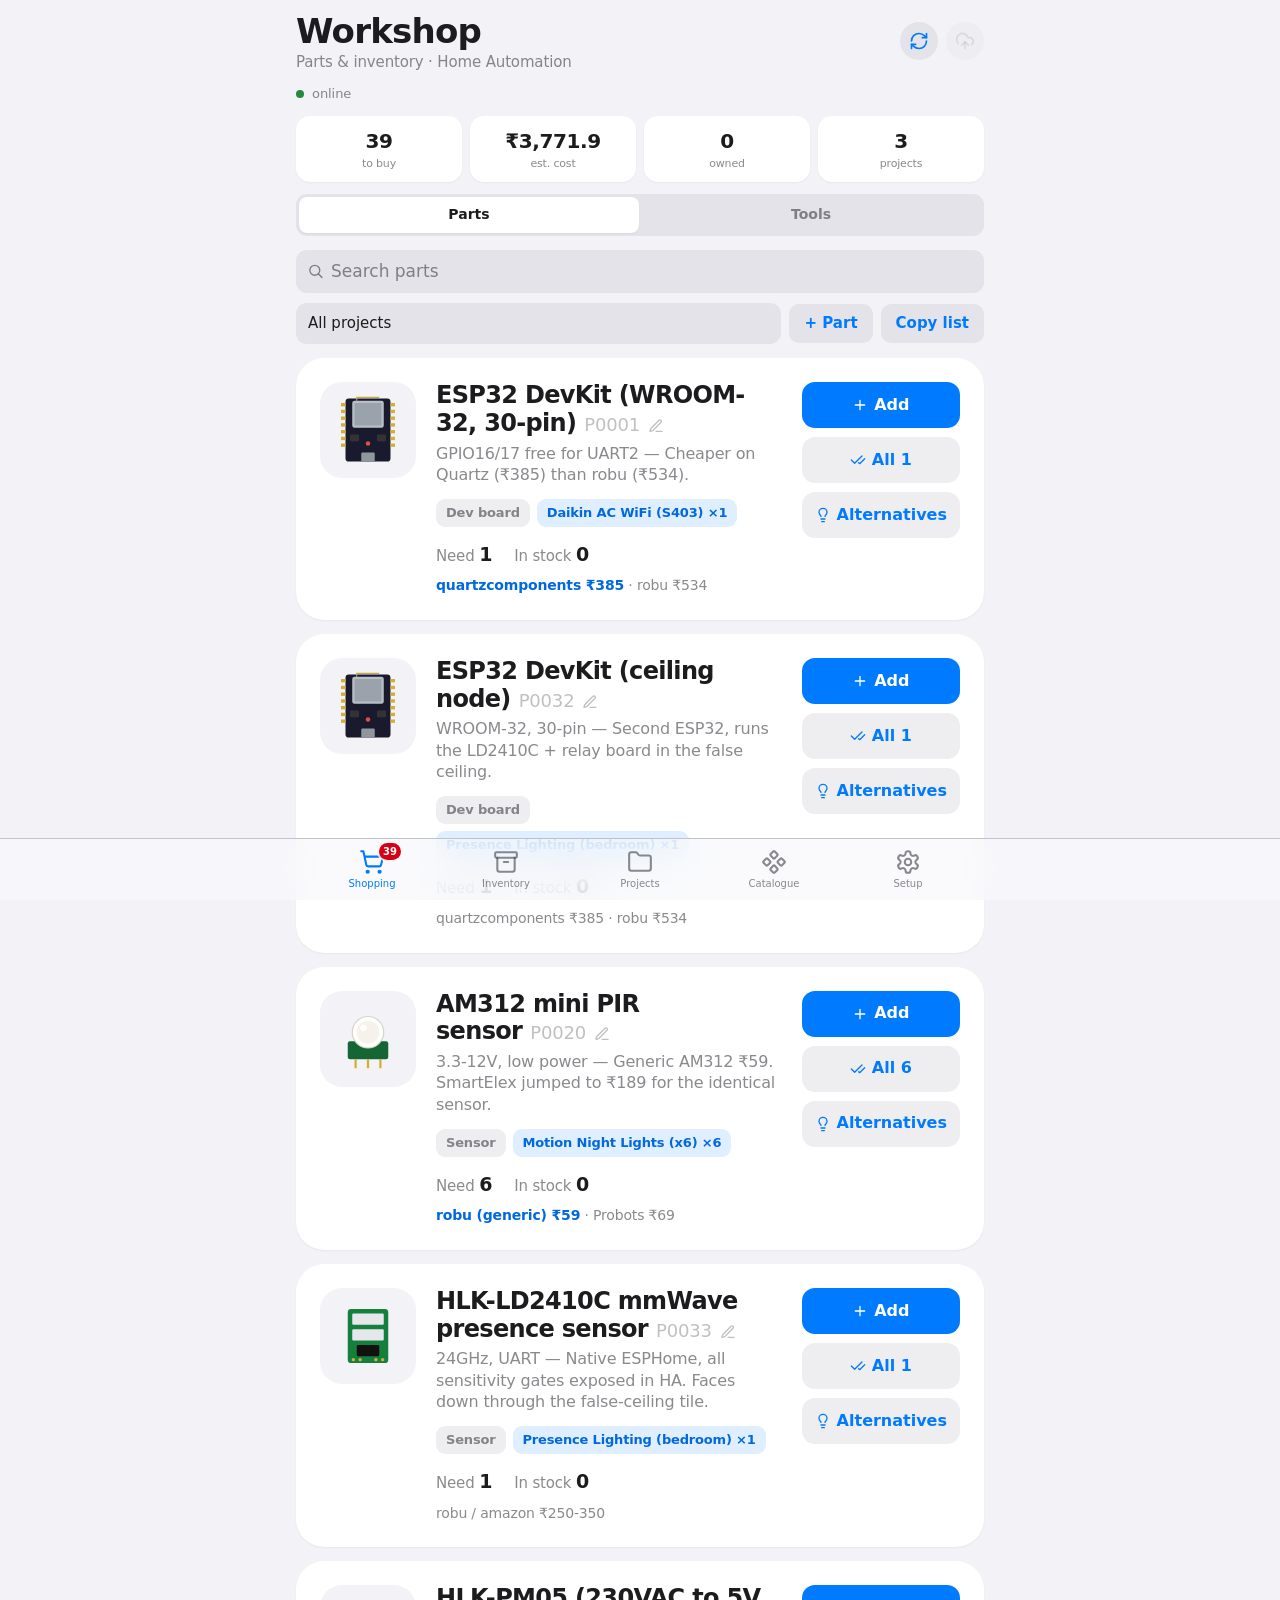
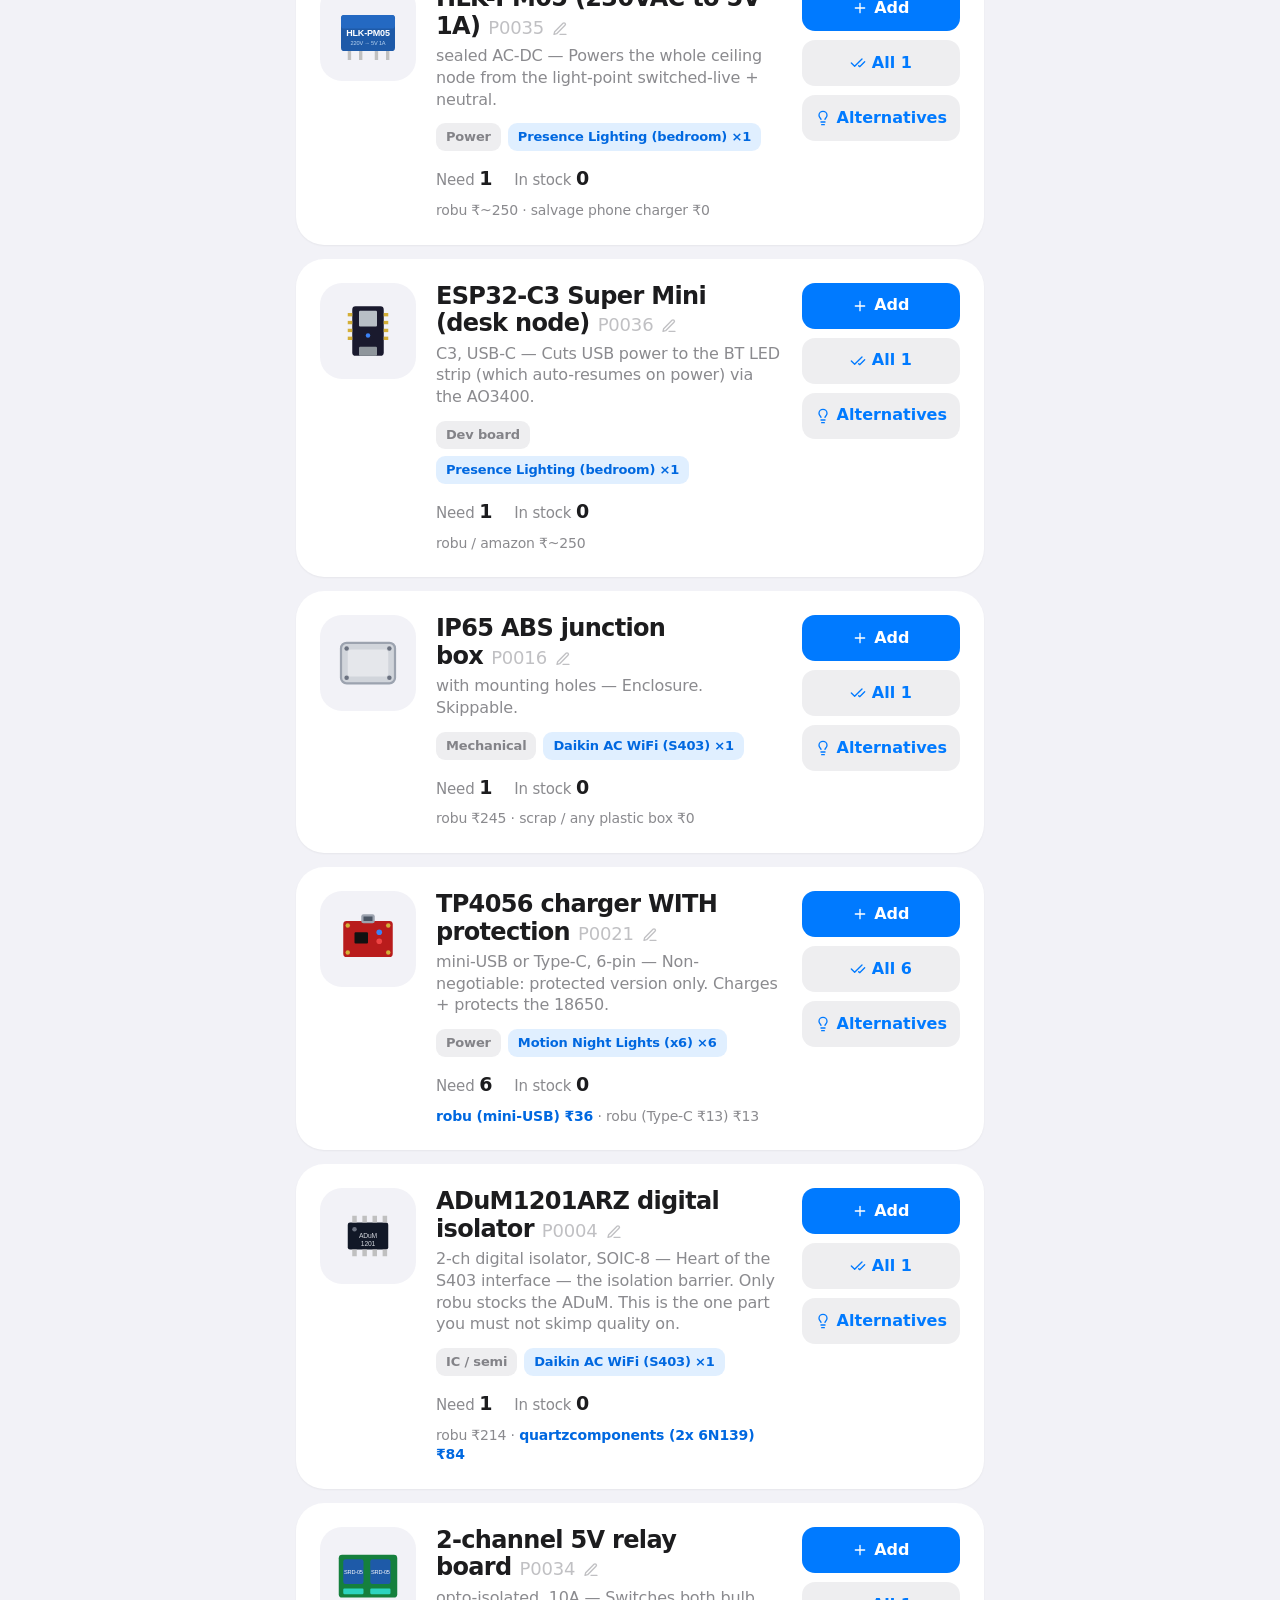
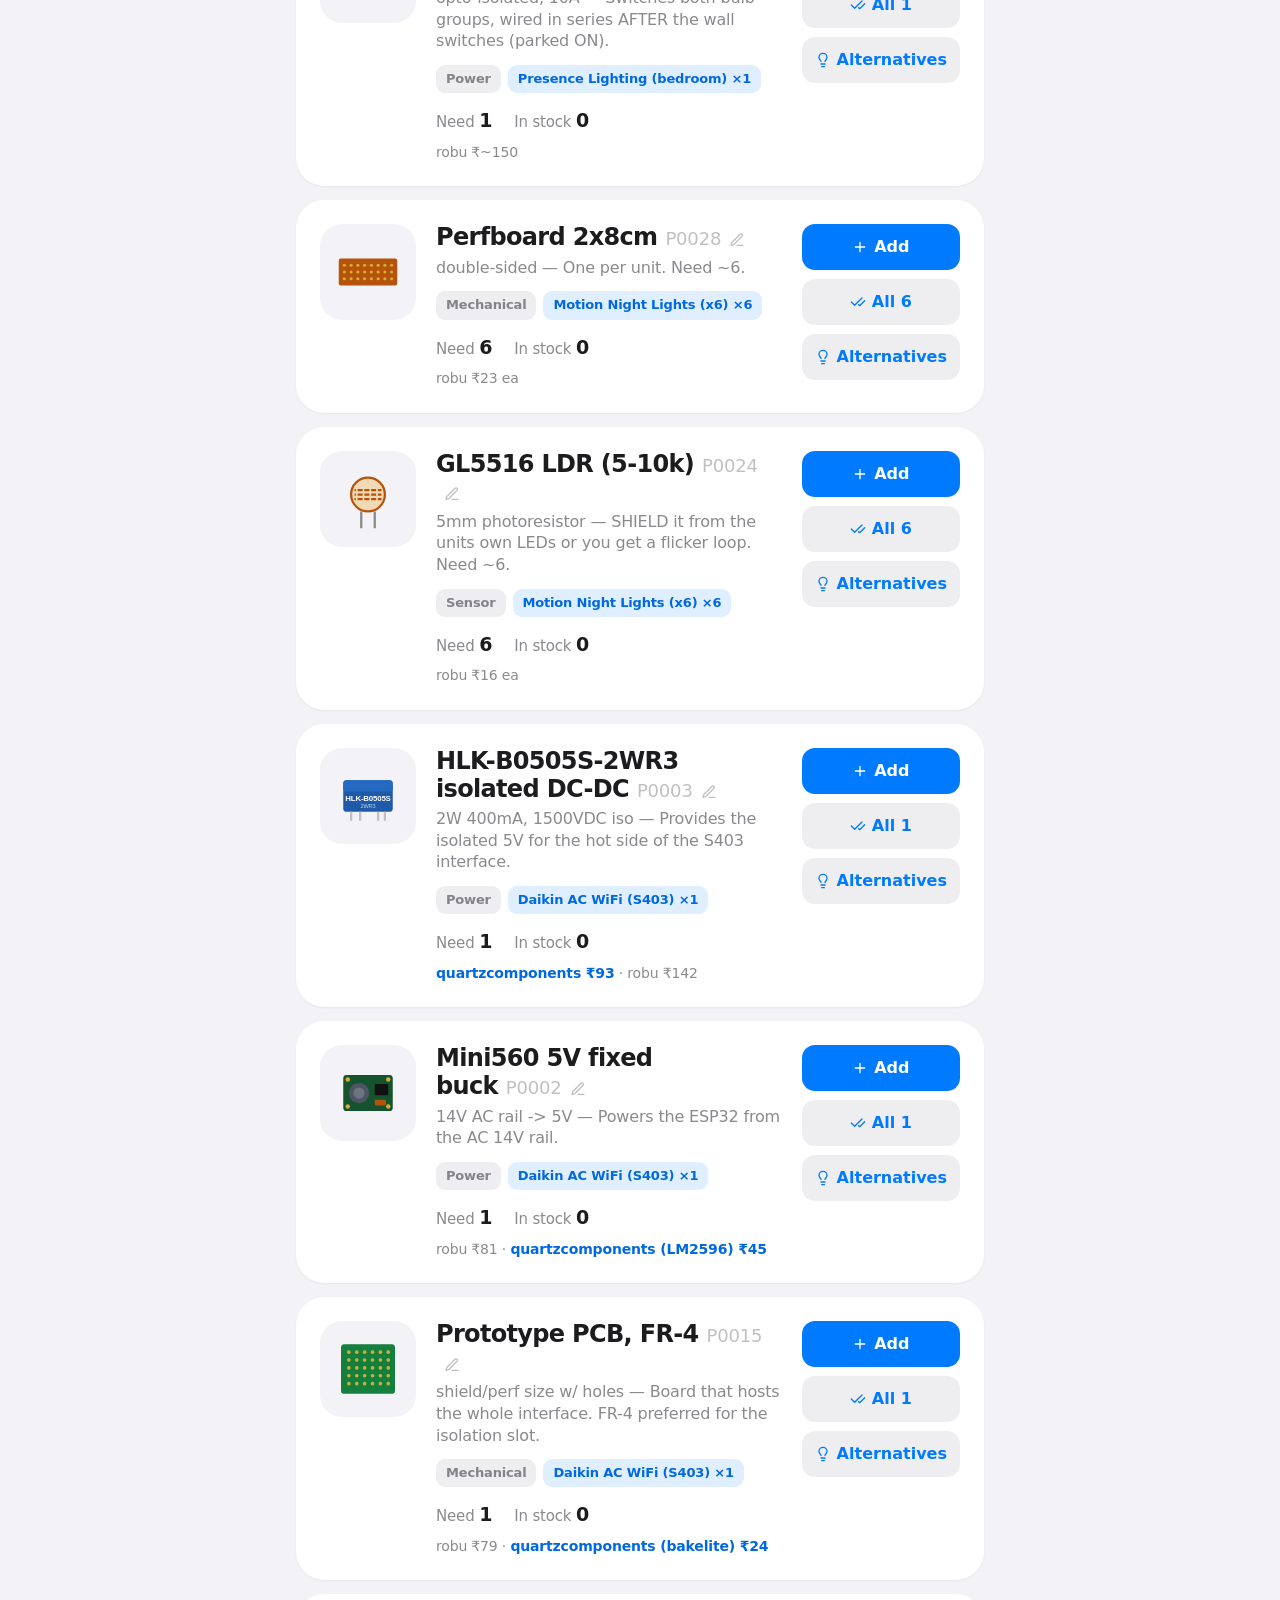
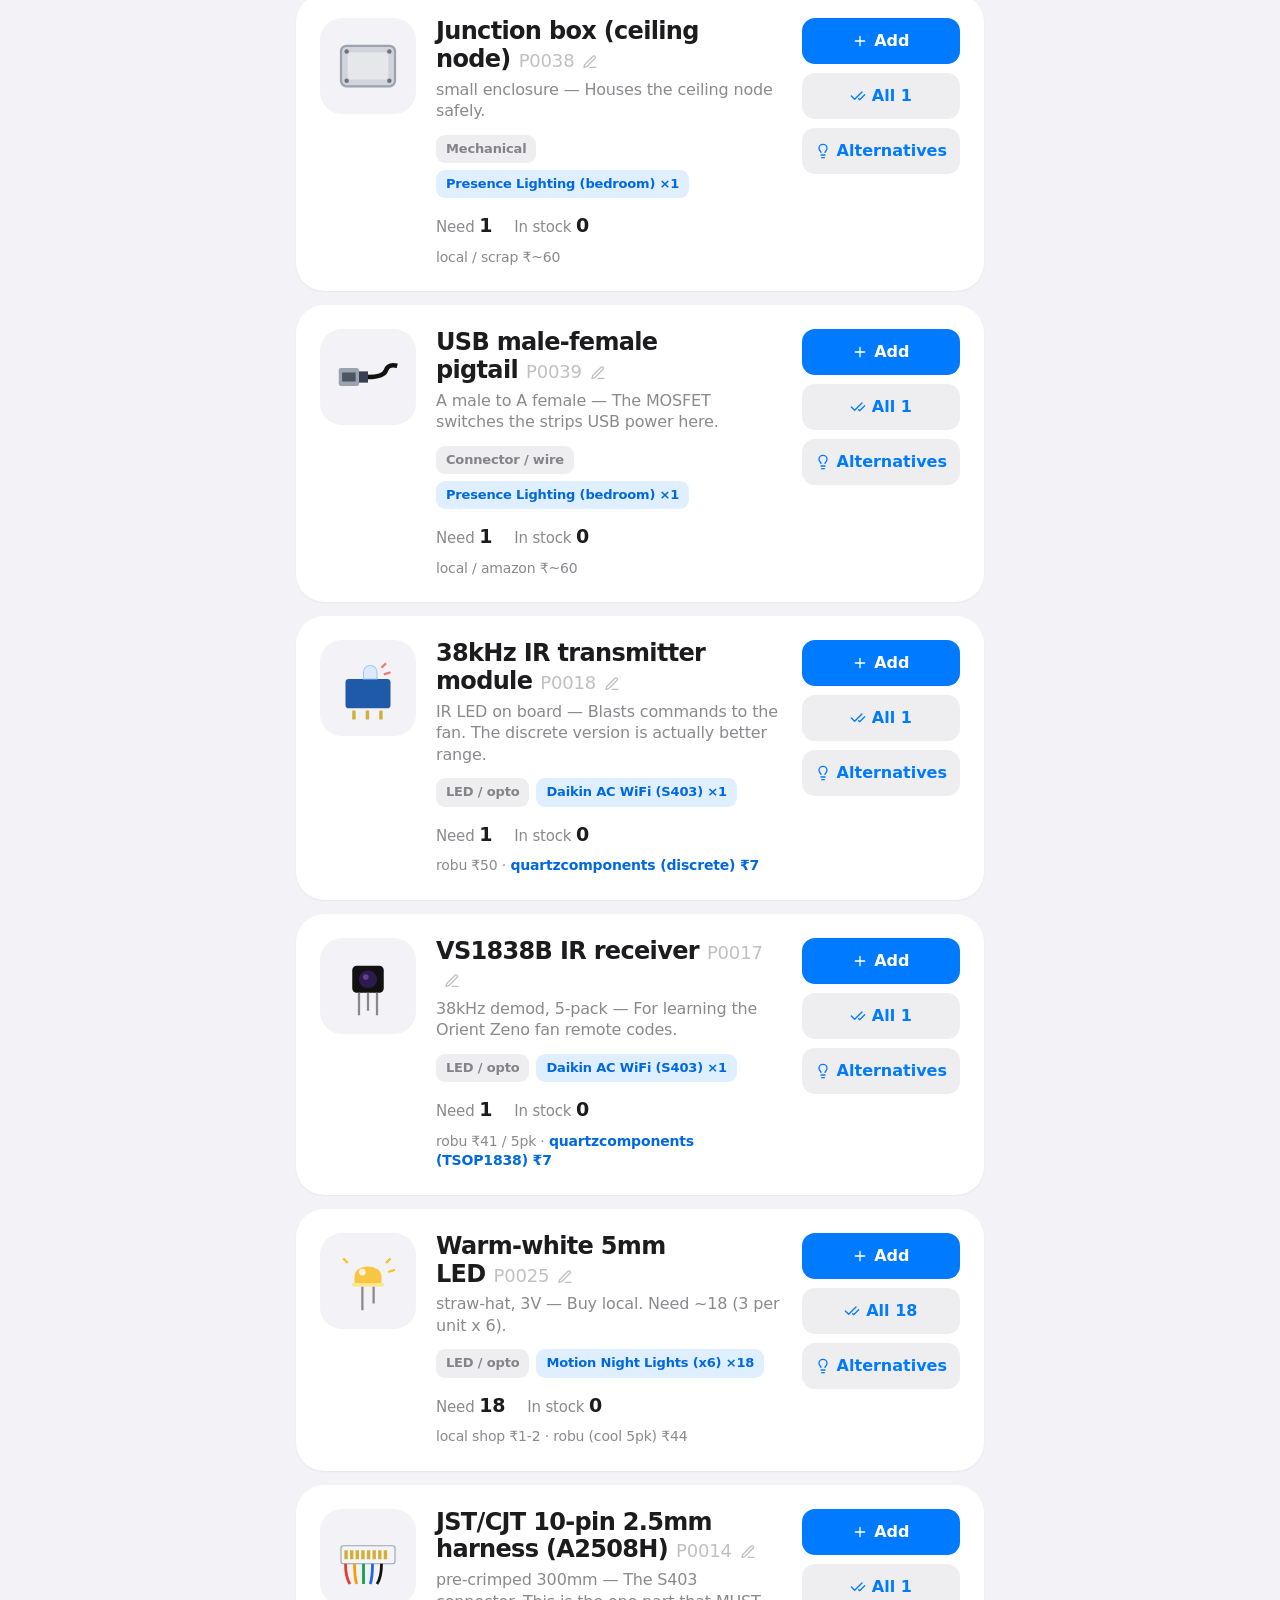
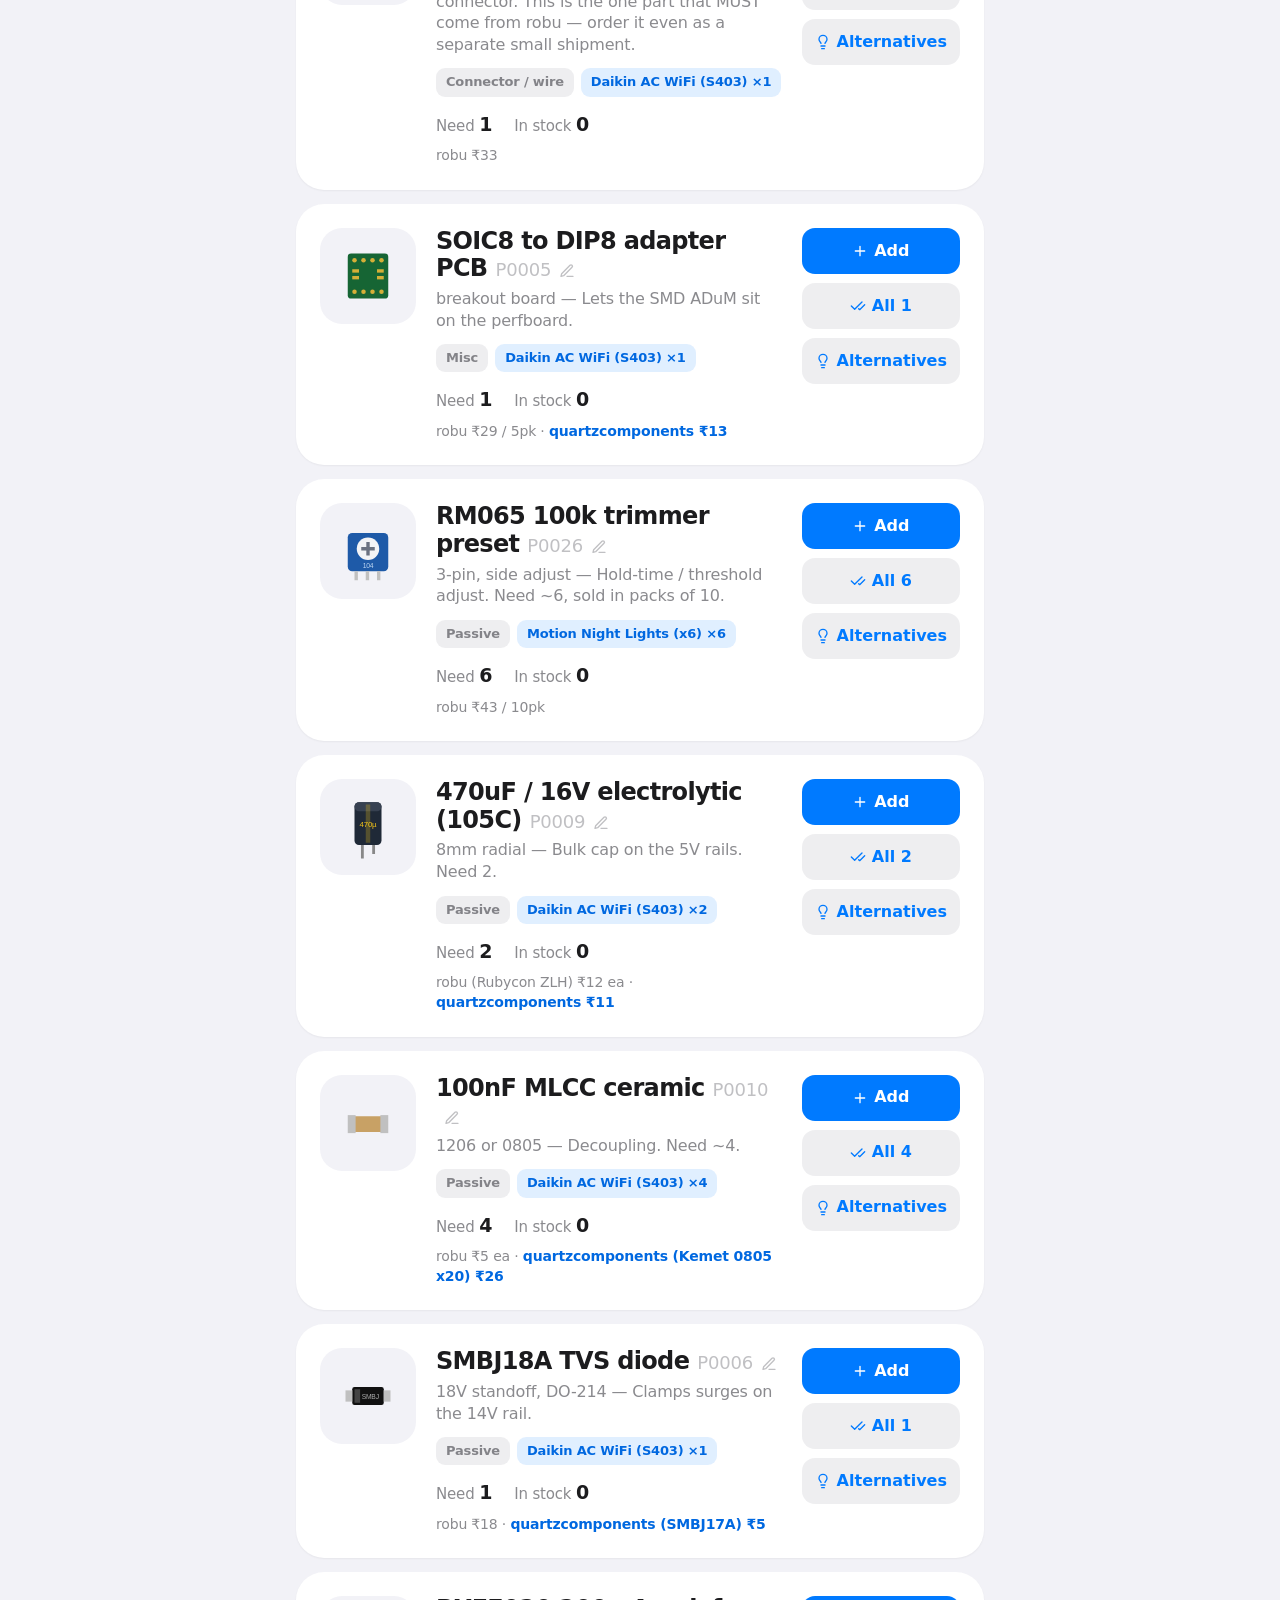
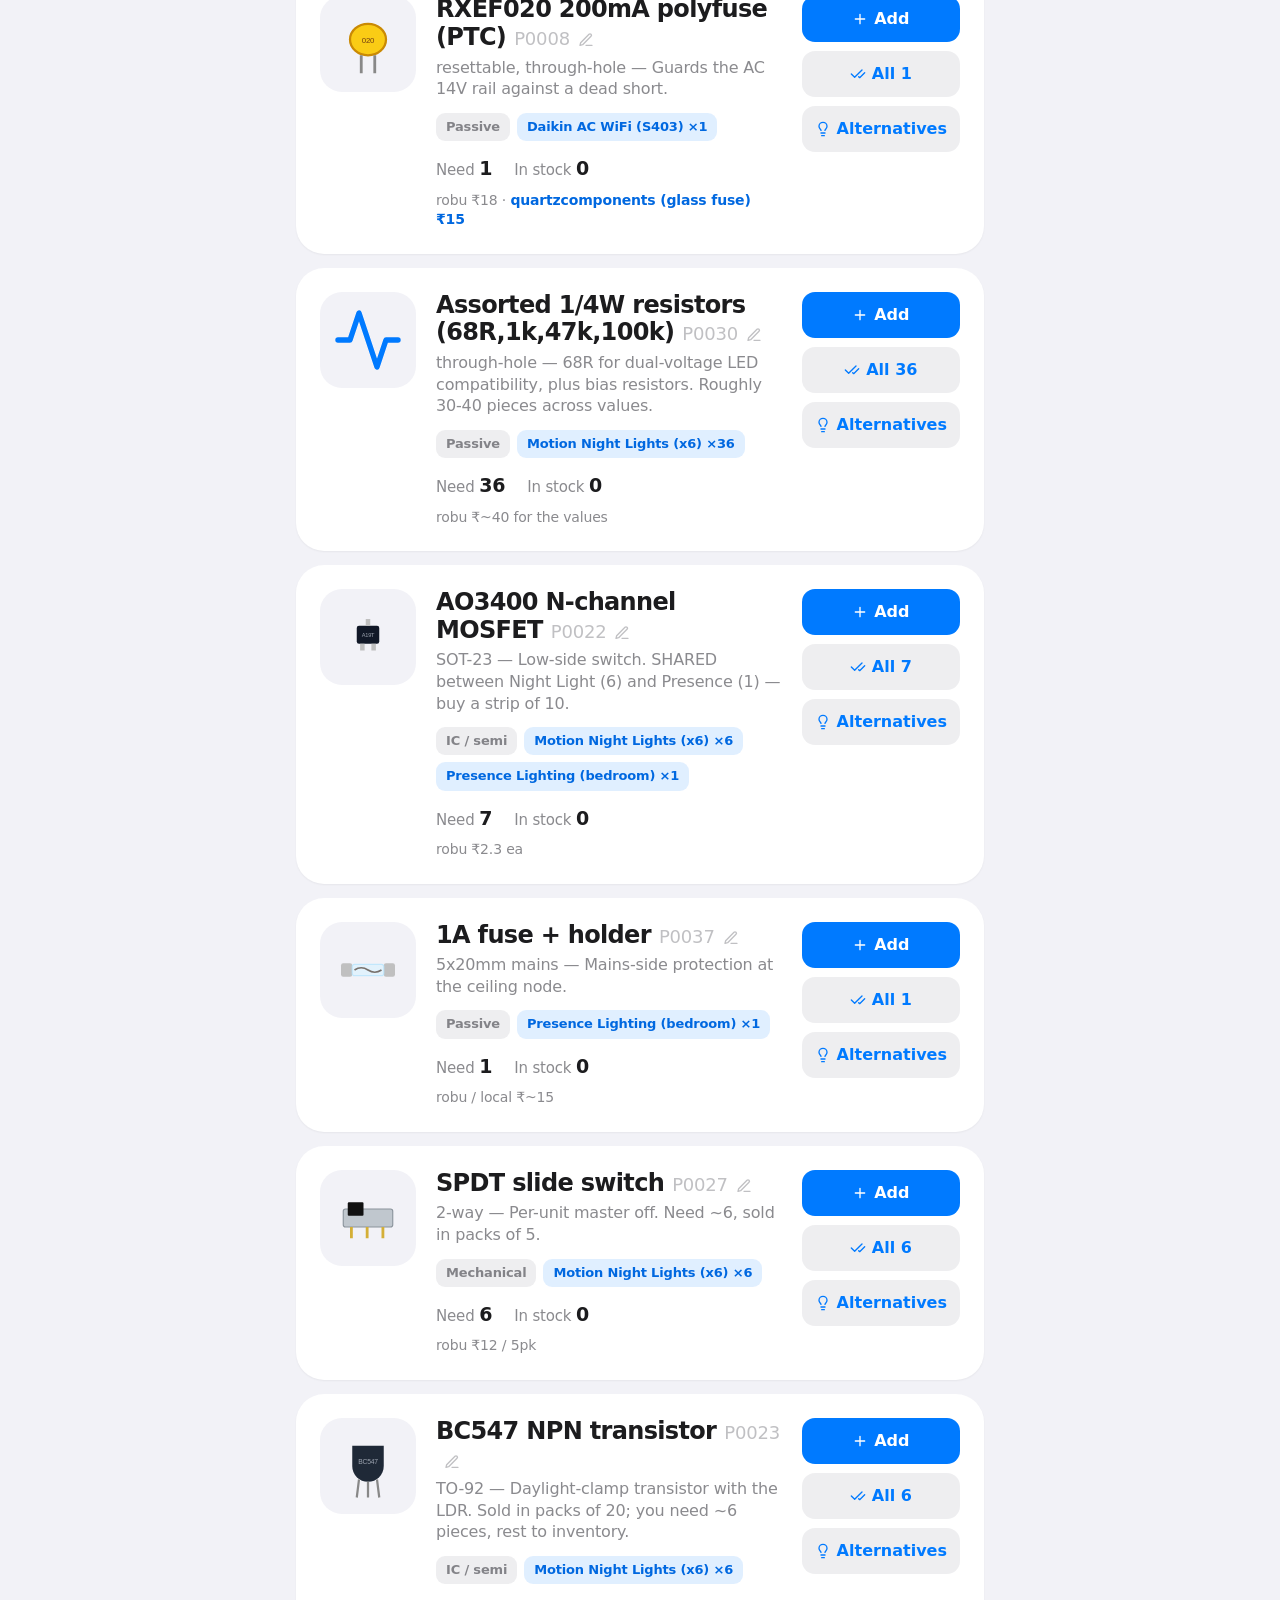
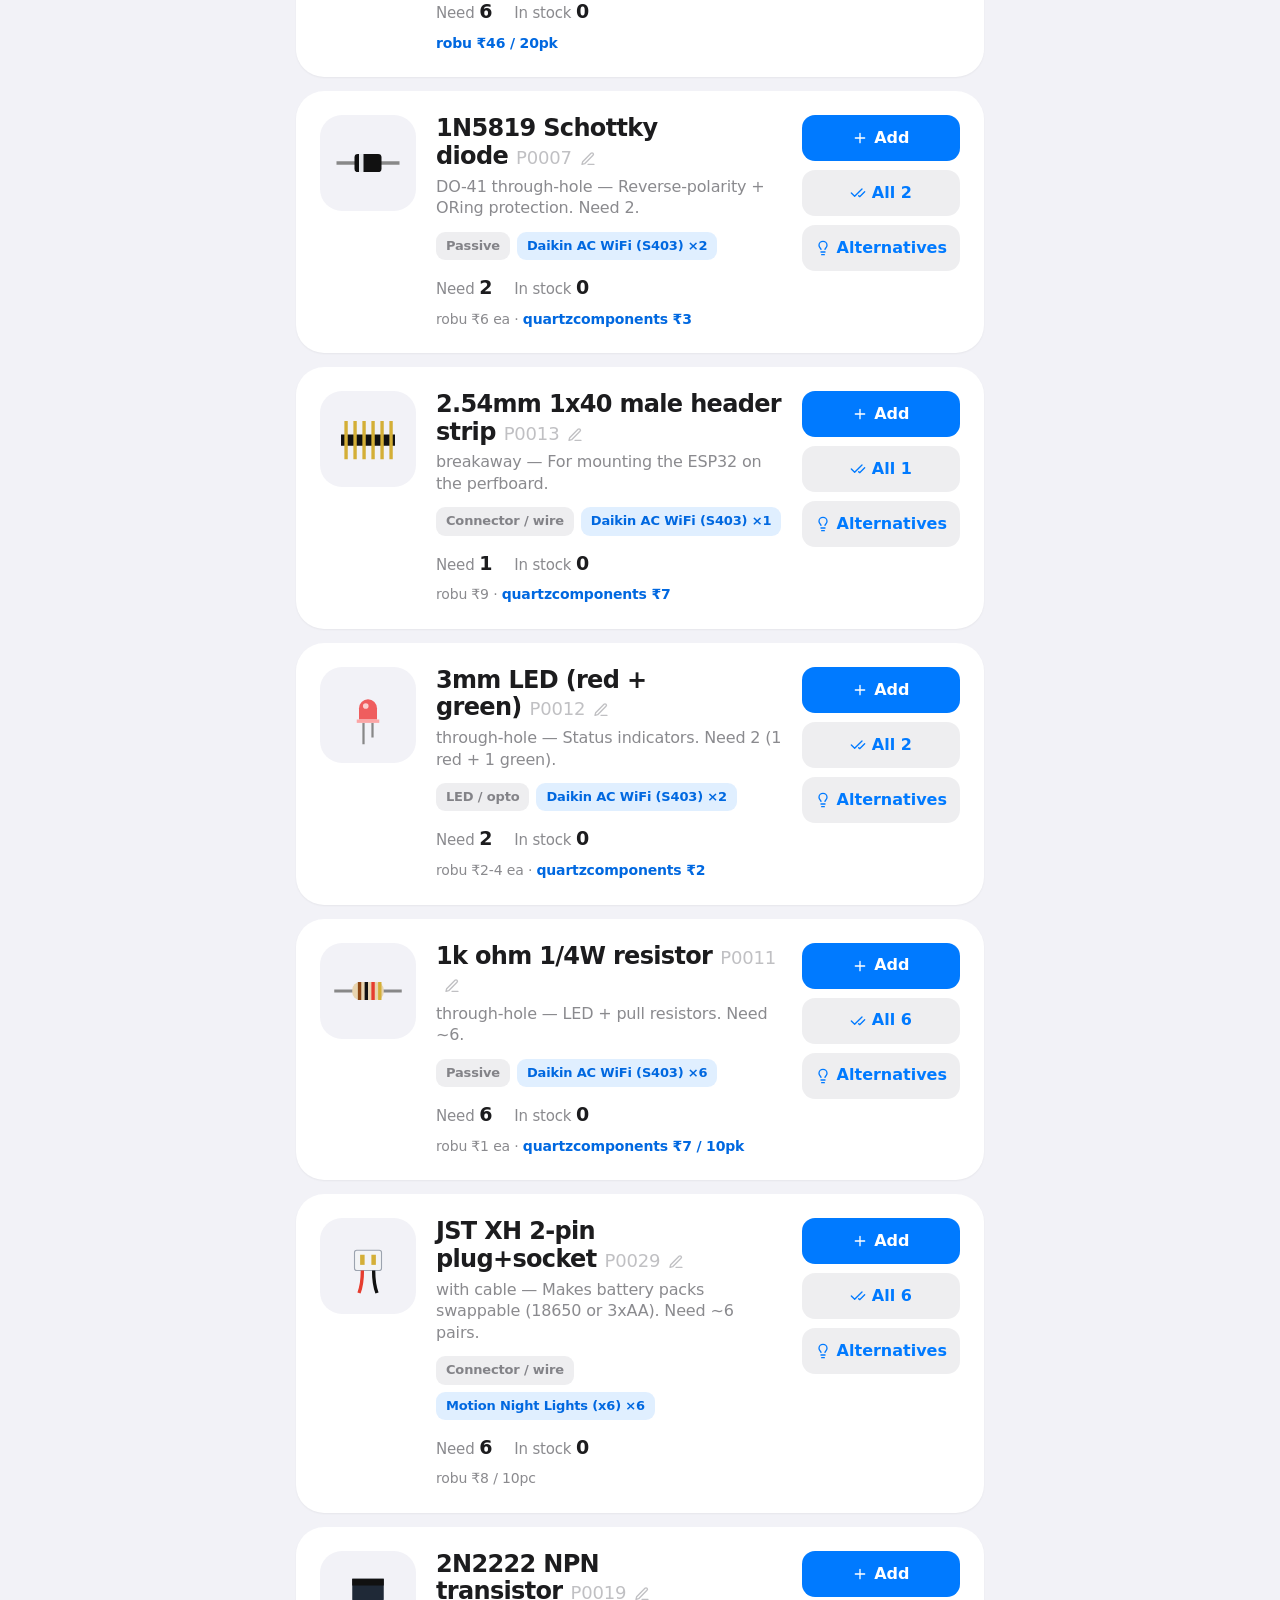
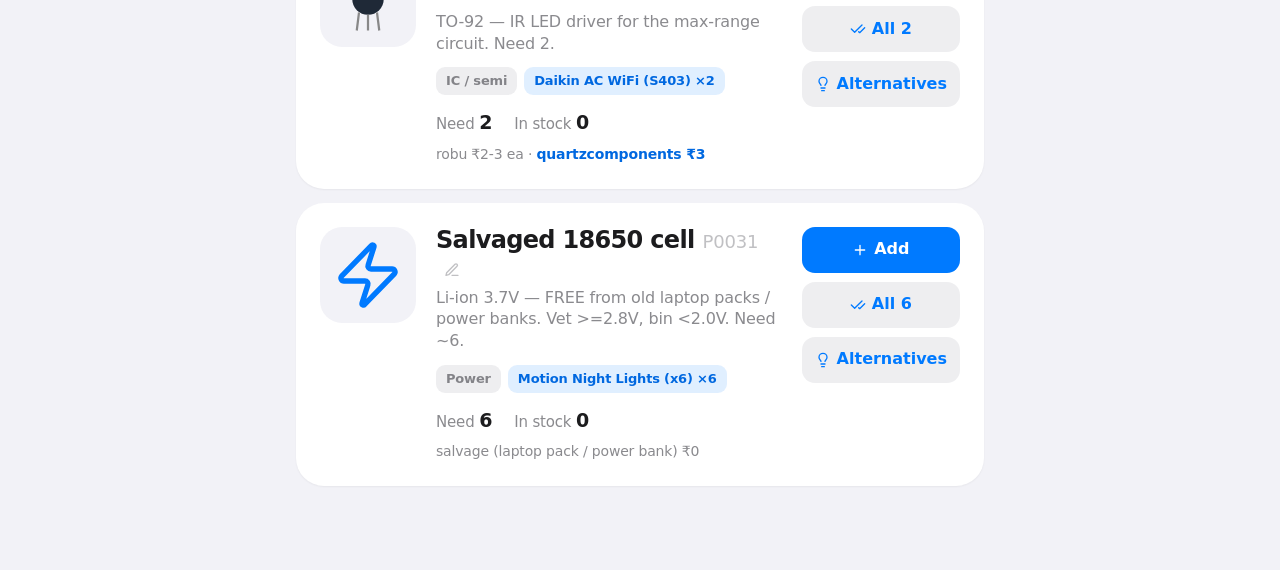
==== commit 30faedae: "Rename Parts tab to Catalogue, drop project tags/need-stock in Catalogue view, remove shopping banne" ====
--- a/index.html
+++ b/index.html
@@ -58,7 +58,7 @@
   <button class="tab active" data-tab="shop"><svg viewBox="0 0 24 24" fill="none" stroke="currentColor" stroke-width="1.9" stroke-linecap="round" stroke-linejoin="round"><circle cx="8" cy="21" r="1"/><circle cx="19" cy="21" r="1"/><path d="M2.05 2.05h2l2.66 12.42a2 2 0 0 0 2 1.58h9.78a2 2 0 0 0 1.95-1.57l1.65-7.43H5.12"/></svg><span>Shopping</span><span class="cnt" id="cShop"></span></button>
   <button class="tab" data-tab="inv"><svg viewBox="0 0 24 24" fill="none" stroke="currentColor" stroke-width="1.9" stroke-linecap="round" stroke-linejoin="round"><rect x="2" y="3" width="20" height="5" rx="1"/><path d="M4 8v11a2 2 0 0 0 2 2h12a2 2 0 0 0 2-2V8"/><path d="M10 12h4"/></svg><span>Inventory</span><span class="cnt" id="cInv"></span></button>
   <button class="tab" data-tab="proj"><svg viewBox="0 0 24 24" fill="none" stroke="currentColor" stroke-width="1.9" stroke-linecap="round" stroke-linejoin="round"><path d="M20 20a2 2 0 0 0 2-2V8a2 2 0 0 0-2-2h-7.9a2 2 0 0 1-1.69-.9L9.6 3.9A2 2 0 0 0 7.93 3H4a2 2 0 0 0-2 2v13a2 2 0 0 0 2 2Z"/></svg><span>Projects</span><span class="cnt" id="cProj"></span></button>
-  <button class="tab" data-tab="all"><svg viewBox="0 0 24 24" fill="none" stroke="currentColor" stroke-width="1.9" stroke-linecap="round" stroke-linejoin="round"><path d="M15.536 11.293a1 1 0 0 0 0 1.414l2.376 2.377a1 1 0 0 0 1.414 0l2.377-2.377a1 1 0 0 0 0-1.414l-2.377-2.377a1 1 0 0 0-1.414 0z"/><path d="M2.297 11.293a1 1 0 0 0 0 1.414l2.377 2.377a1 1 0 0 0 1.414 0l2.377-2.377a1 1 0 0 0 0-1.414L6.088 8.916a1 1 0 0 0-1.414 0z"/><path d="M8.916 17.912a1 1 0 0 0 0 1.415l2.377 2.376a1 1 0 0 0 1.414 0l2.377-2.376a1 1 0 0 0 0-1.415l-2.377-2.376a1 1 0 0 0-1.414 0z"/><path d="M8.916 4.674a1 1 0 0 0 0 1.414l2.377 2.376a1 1 0 0 0 1.414 0l2.377-2.376a1 1 0 0 0 0-1.414l-2.377-2.377a1 1 0 0 0-1.414 0z"/></svg><span>Parts</span><span class="cnt" id="cAll"></span></button>
+  <button class="tab" data-tab="all"><svg viewBox="0 0 24 24" fill="none" stroke="currentColor" stroke-width="1.9" stroke-linecap="round" stroke-linejoin="round"><path d="M15.536 11.293a1 1 0 0 0 0 1.414l2.376 2.377a1 1 0 0 0 1.414 0l2.377-2.377a1 1 0 0 0 0-1.414l-2.377-2.377a1 1 0 0 0-1.414 0z"/><path d="M2.297 11.293a1 1 0 0 0 0 1.414l2.377 2.377a1 1 0 0 0 1.414 0l2.377-2.377a1 1 0 0 0 0-1.414L6.088 8.916a1 1 0 0 0-1.414 0z"/><path d="M8.916 17.912a1 1 0 0 0 0 1.415l2.377 2.376a1 1 0 0 0 1.414 0l2.377-2.376a1 1 0 0 0 0-1.415l-2.377-2.376a1 1 0 0 0-1.414 0z"/><path d="M8.916 4.674a1 1 0 0 0 0 1.414l2.377 2.376a1 1 0 0 0 1.414 0l2.377-2.376a1 1 0 0 0 0-1.414l-2.377-2.377a1 1 0 0 0-1.414 0z"/></svg><span>Catalogue</span><span class="cnt" id="cAll"></span></button>
   <button class="tab" data-tab="setup"><svg viewBox="0 0 24 24" fill="none" stroke="currentColor" stroke-width="1.9" stroke-linecap="round" stroke-linejoin="round"><path d="M12.22 2h-.44a2 2 0 0 0-2 2v.18a2 2 0 0 1-1 1.73l-.43.25a2 2 0 0 1-2 0l-.15-.08a2 2 0 0 0-2.73.73l-.22.38a2 2 0 0 0 .73 2.73l.15.1a2 2 0 0 1 1 1.72v.51a2 2 0 0 1-1 1.74l-.15.09a2 2 0 0 0-.73 2.73l.22.38a2 2 0 0 0 2.73.73l.15-.08a2 2 0 0 1 2 0l.43.25a2 2 0 0 1 1 1.73V20a2 2 0 0 0 2 2h.44a2 2 0 0 0 2-2v-.18a2 2 0 0 1 1-1.73l.43-.25a2 2 0 0 1 2 0l.15.08a2 2 0 0 0 2.73-.73l.22-.39a2 2 0 0 0-.73-2.73l-.15-.08a2 2 0 0 1-1-1.74v-.5a2 2 0 0 1 1-1.74l.15-.09a2 2 0 0 0 .73-2.73l-.22-.38a2 2 0 0 0-2.73-.73l-.15.08a2 2 0 0 1-2 0l-.43-.25a2 2 0 0 1-1-1.73V4a2 2 0 0 0-2-2z"/><circle cx="12" cy="12" r="3"/></svg><span>Setup</span></button>
 </nav>
 
--- a/style.css
+++ b/style.css
@@ -120,6 +120,19 @@
 .ptable tr:last-child td{border-bottom:none}
 .ptable th{color:var(--label2);font-weight:600;font-size:12px}
 .ptable td.n{text-align:right;white-space:nowrap}
+.hdr-note{color:var(--orange);text-transform:none;letter-spacing:0;font-weight:600}
+.toolscroll{display:flex;gap:10px;overflow-x:auto;padding:2px 2px 6px;margin:10px -2px 0;-webkit-overflow-scrolling:touch;scrollbar-width:none}
+.toolscroll::-webkit-scrollbar{display:none}
+.toolchip{flex:0 0 auto;width:104px;background:var(--card2);border-radius:16px;padding:12px 10px;display:flex;flex-direction:column;align-items:center;gap:6px;text-align:center;cursor:pointer;transition:transform .12s}
+.toolchip:active{transform:scale(.96)}
+.toolchip-ic{width:44px;height:44px;display:flex;align-items:center;justify-content:center}
+.toolchip-ic svg{width:100%;height:100%}
+.toolchip-name{font-size:12px;font-weight:600;line-height:1.25;color:var(--label)}
+.toolchip-status{font-size:11px;font-weight:600;color:var(--label2)}
+.toolchip.have .toolchip-status{color:var(--green)}
+.toolchip.need .toolchip-status{color:var(--orange)}
+.checkrow{display:flex;align-items:center;gap:8px;font-size:15px;color:var(--label);cursor:pointer}
+.checkrow input{width:18px;height:18px;padding:0}
 .safety{background:var(--orange-soft);border-radius:12px;padding:11px 14px;font-size:13px;margin-top:12px;color:var(--label)}
 .safety li{margin-left:18px;margin-top:3px}
 /* dialog = iOS sheet */
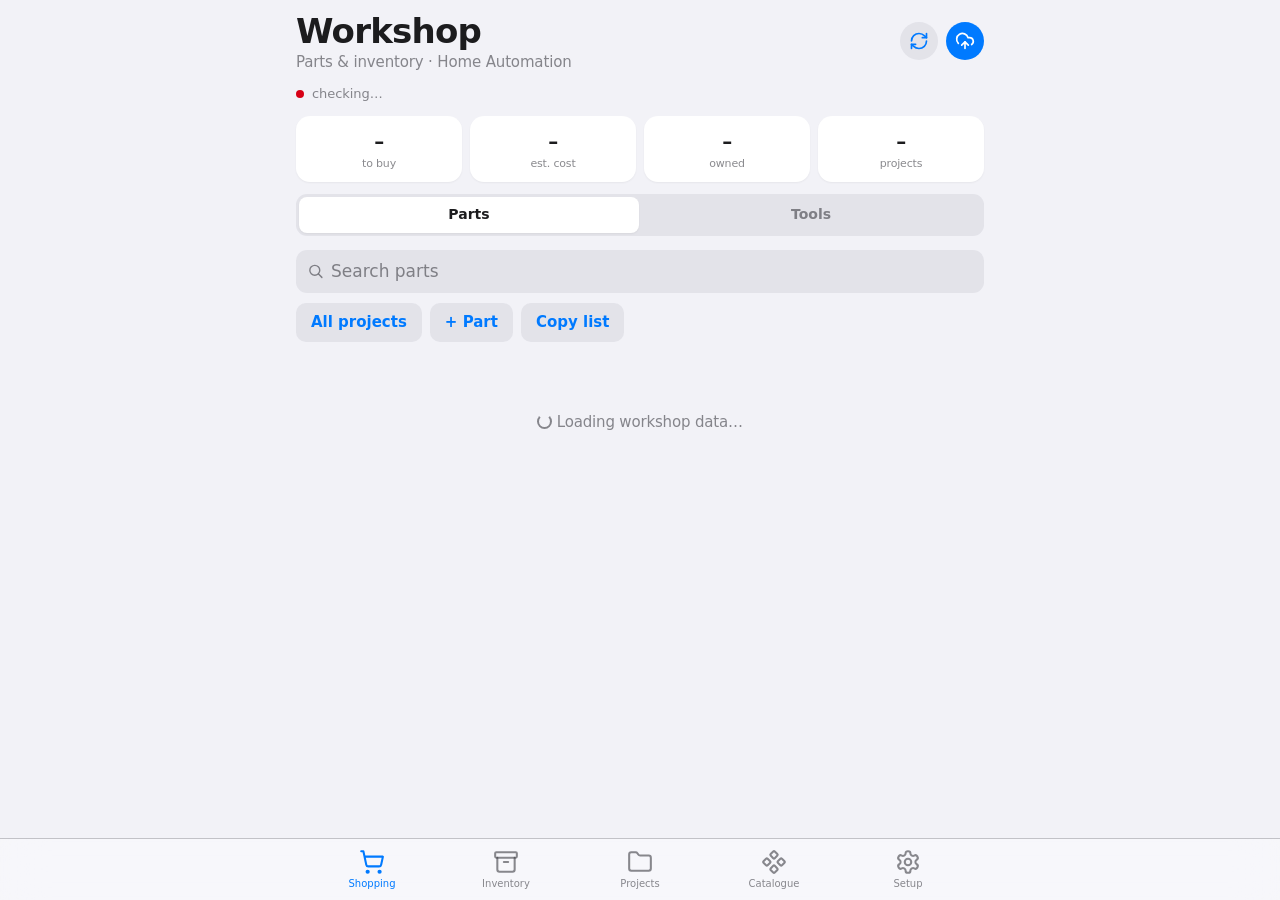
==== commit c8fb1f68: "Update index.html" ====
--- a/index.html
+++ b/index.html
@@ -46,7 +46,7 @@
   <input id="filter" placeholder="Search parts">
 </div>
 <div class="filterrow">
-  <select id="projFilter"><option value="">All projects</option></select>
+  <button class="btn" id="projFilterBtn">All projects</button>
   <button class="btn" id="addPart">+ Part</button>
   <button class="btn" id="copyList" title="Copy shopping list as text">Copy list</button>
 </div>
